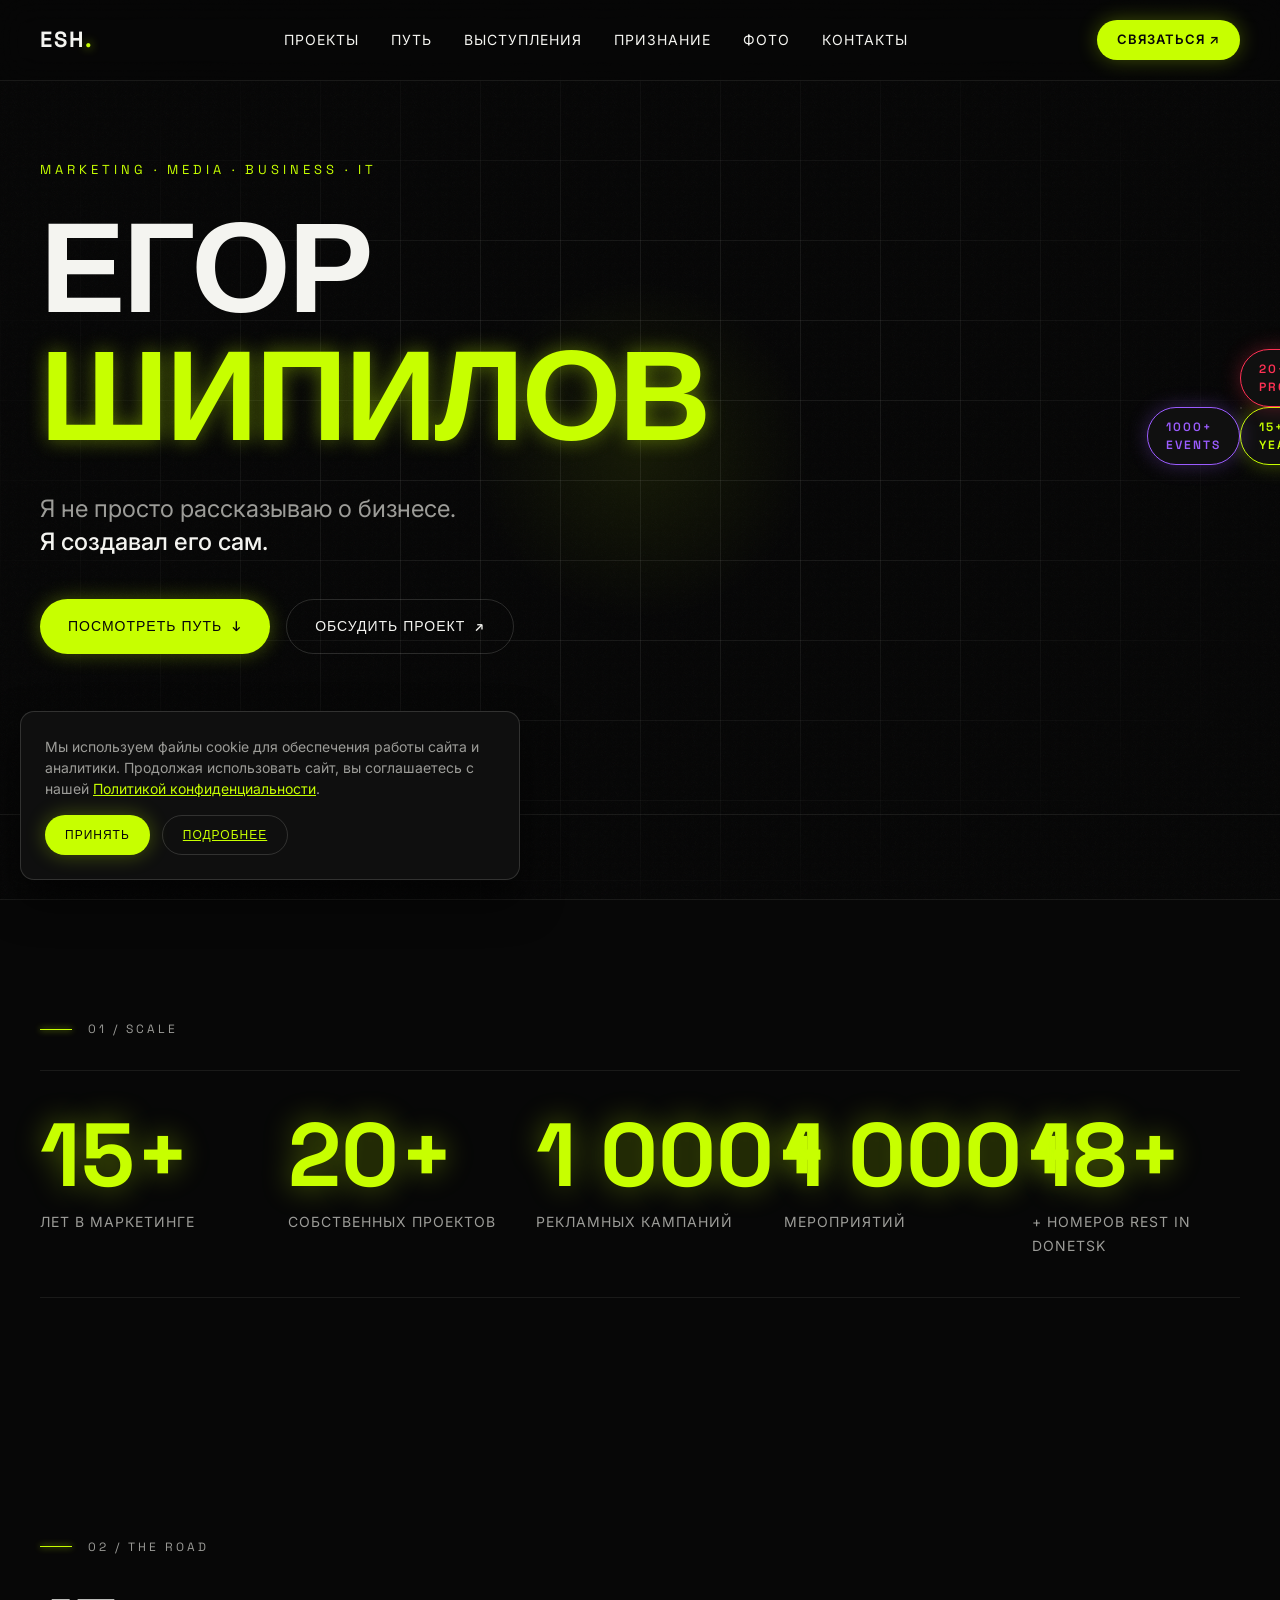
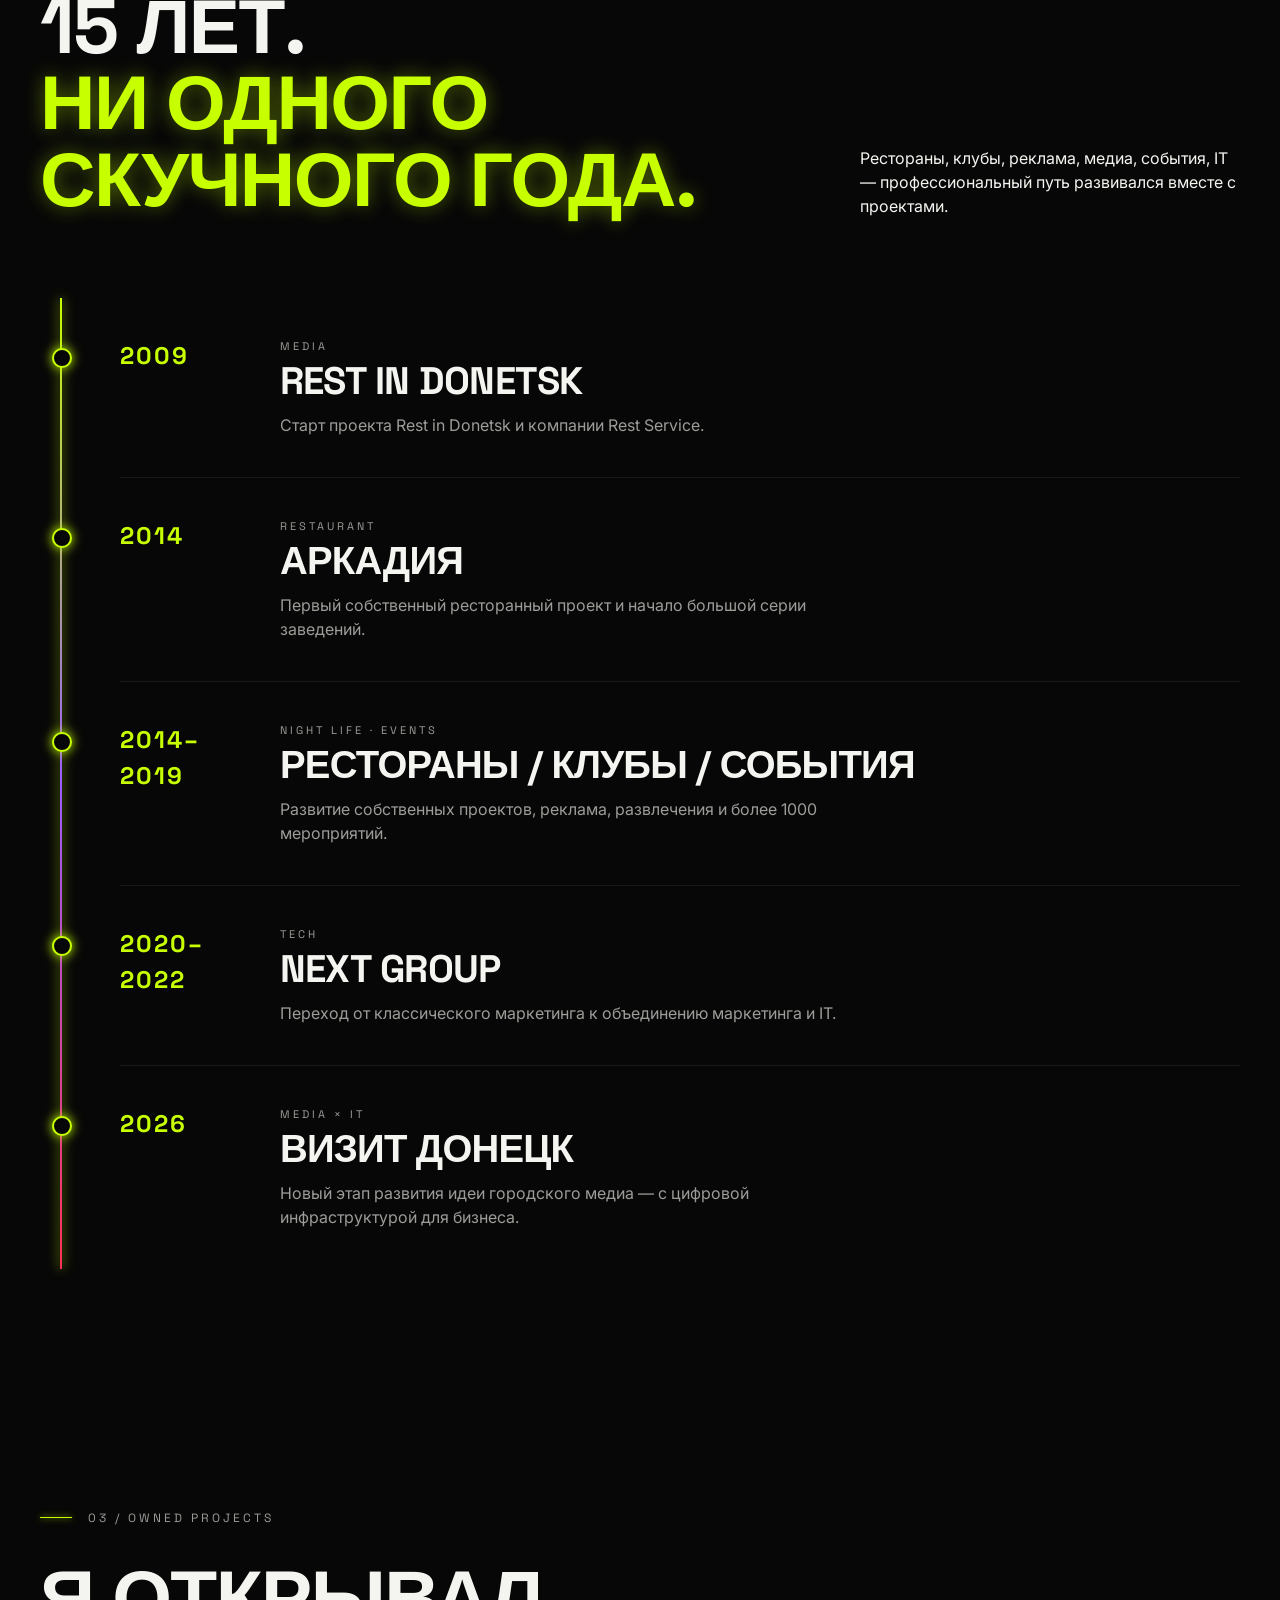
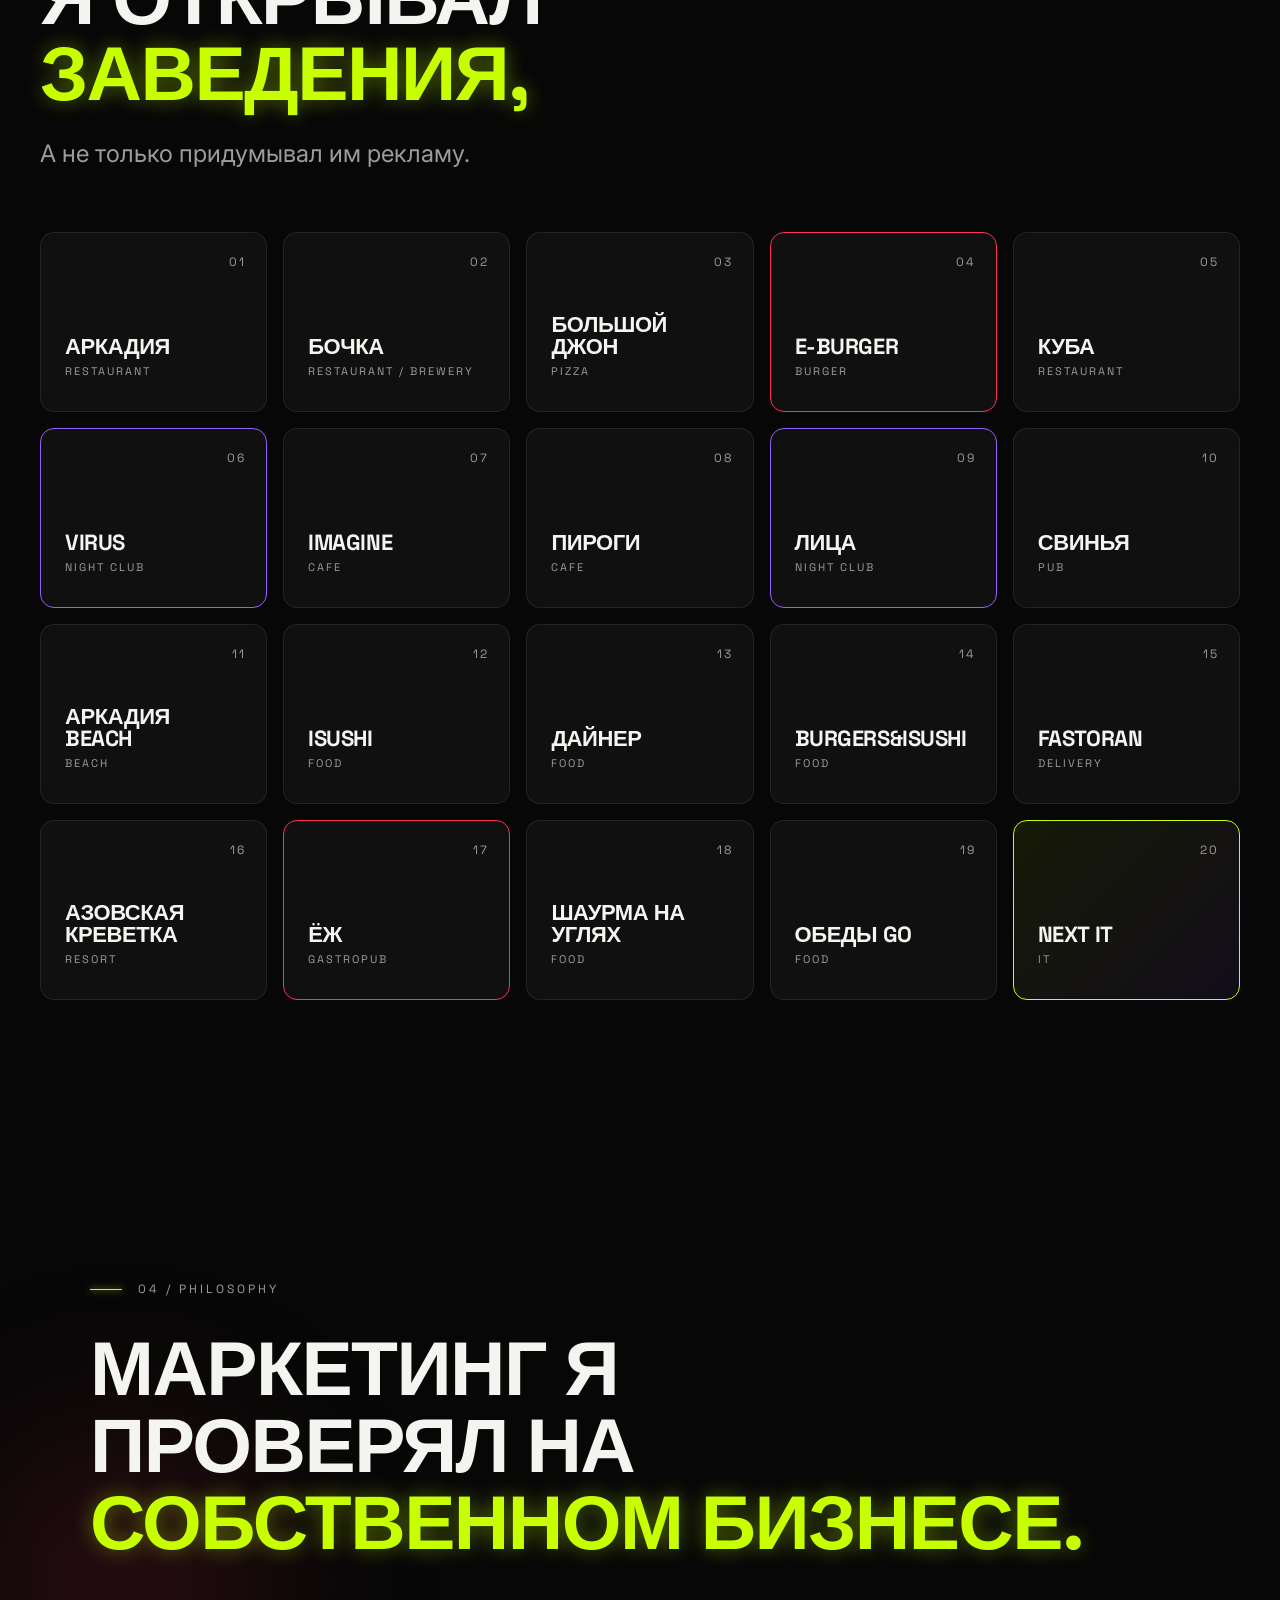
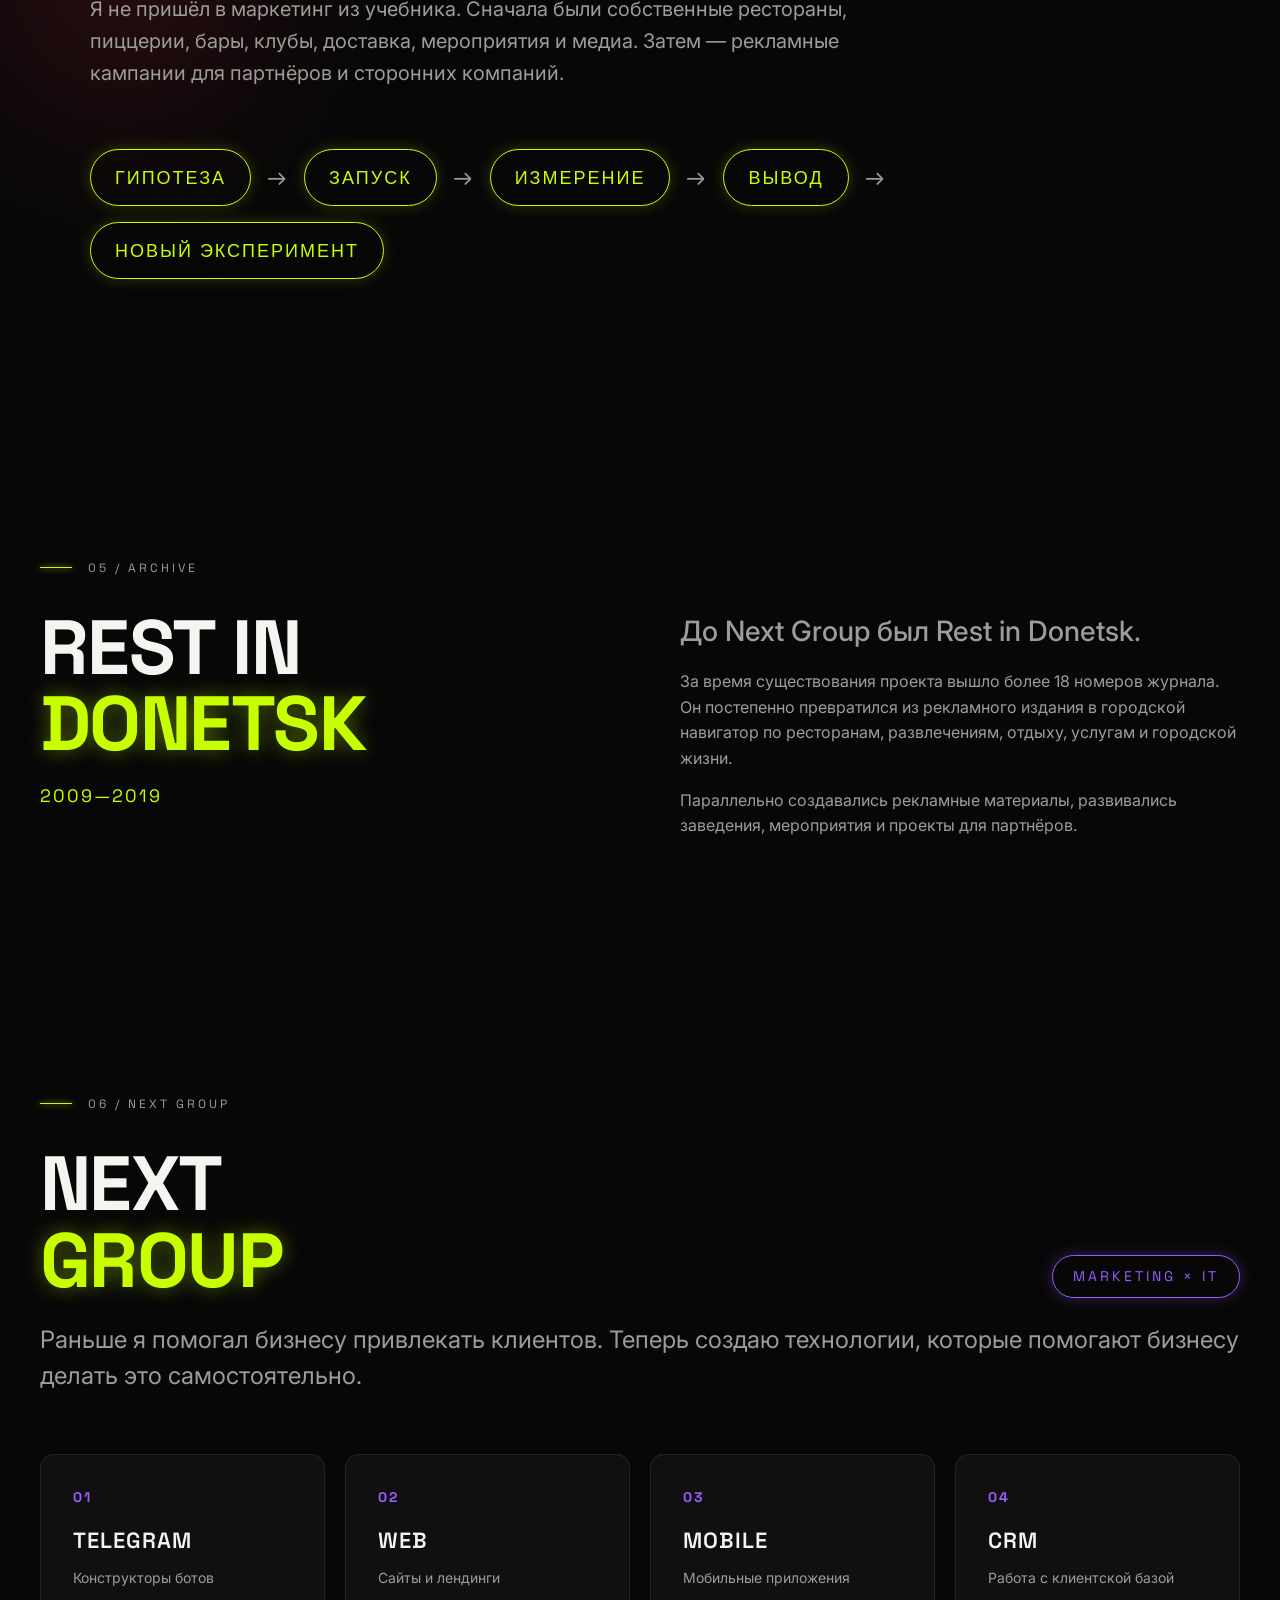
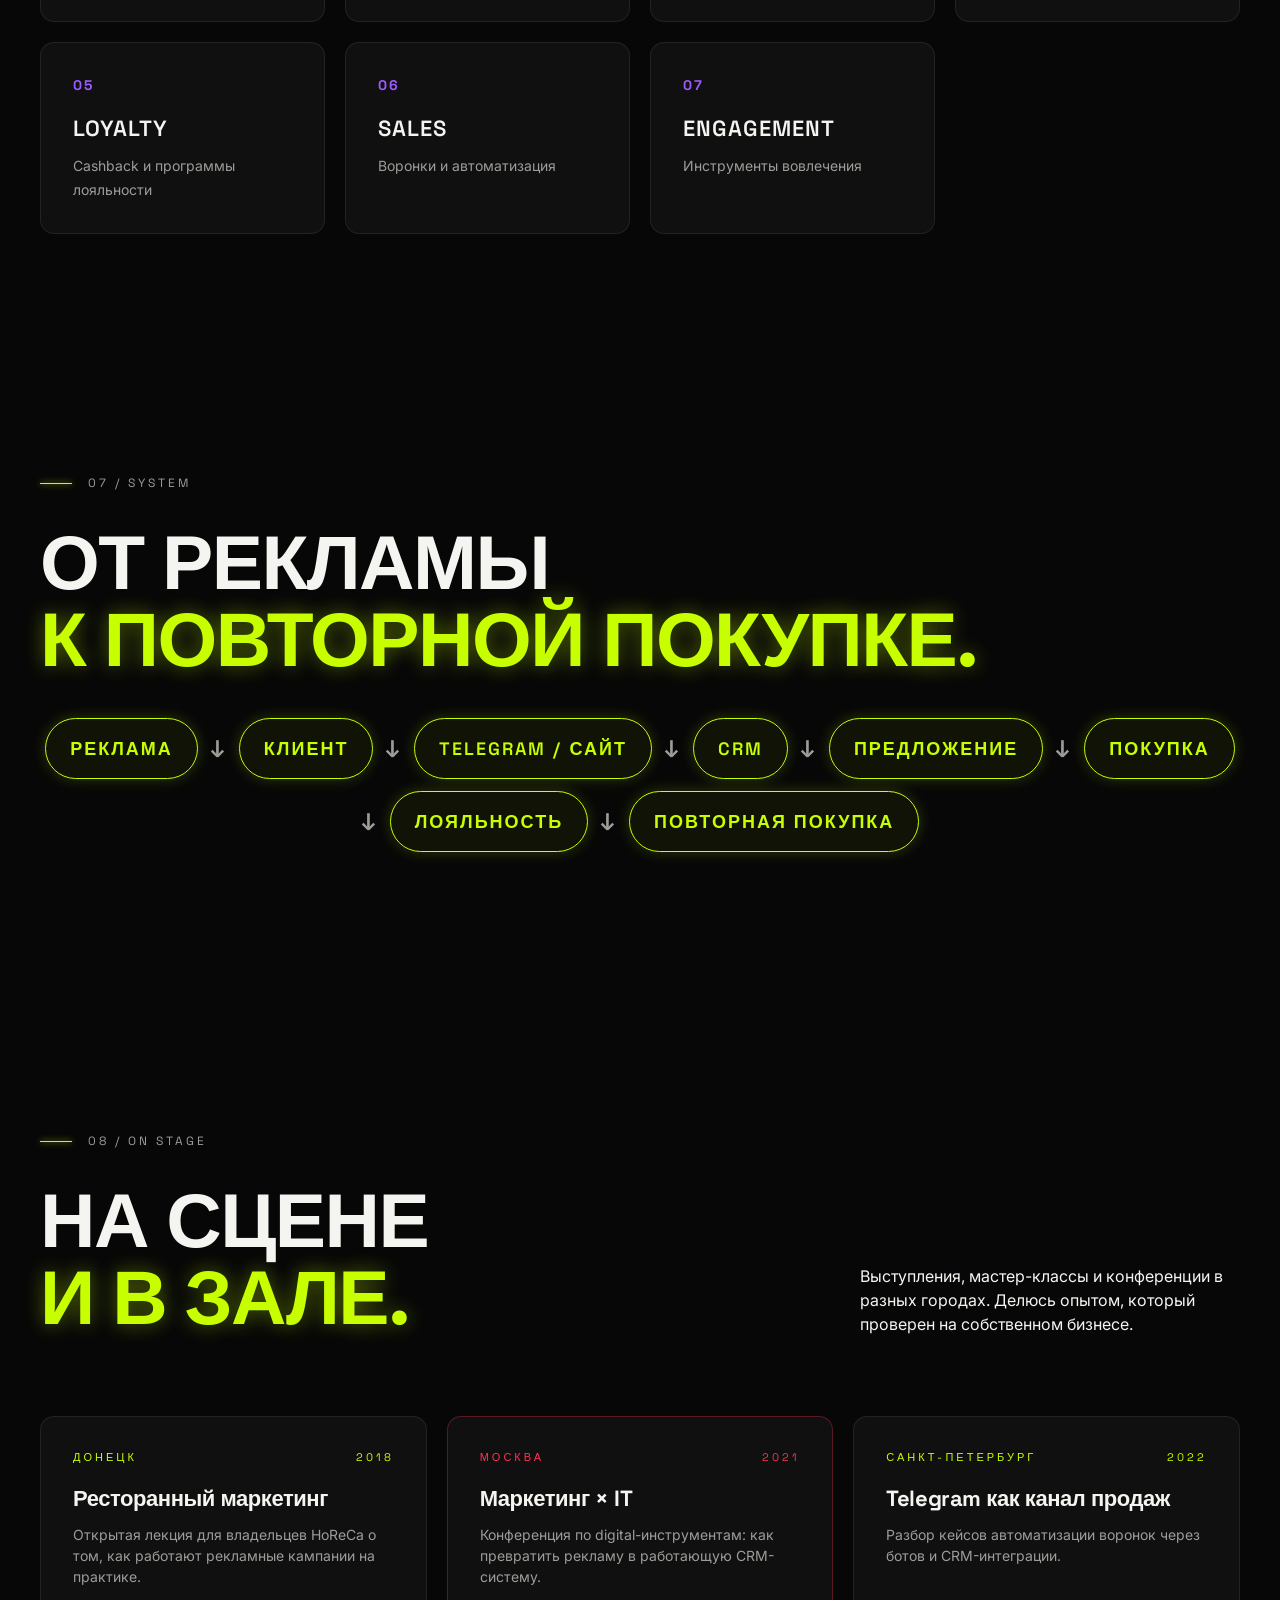
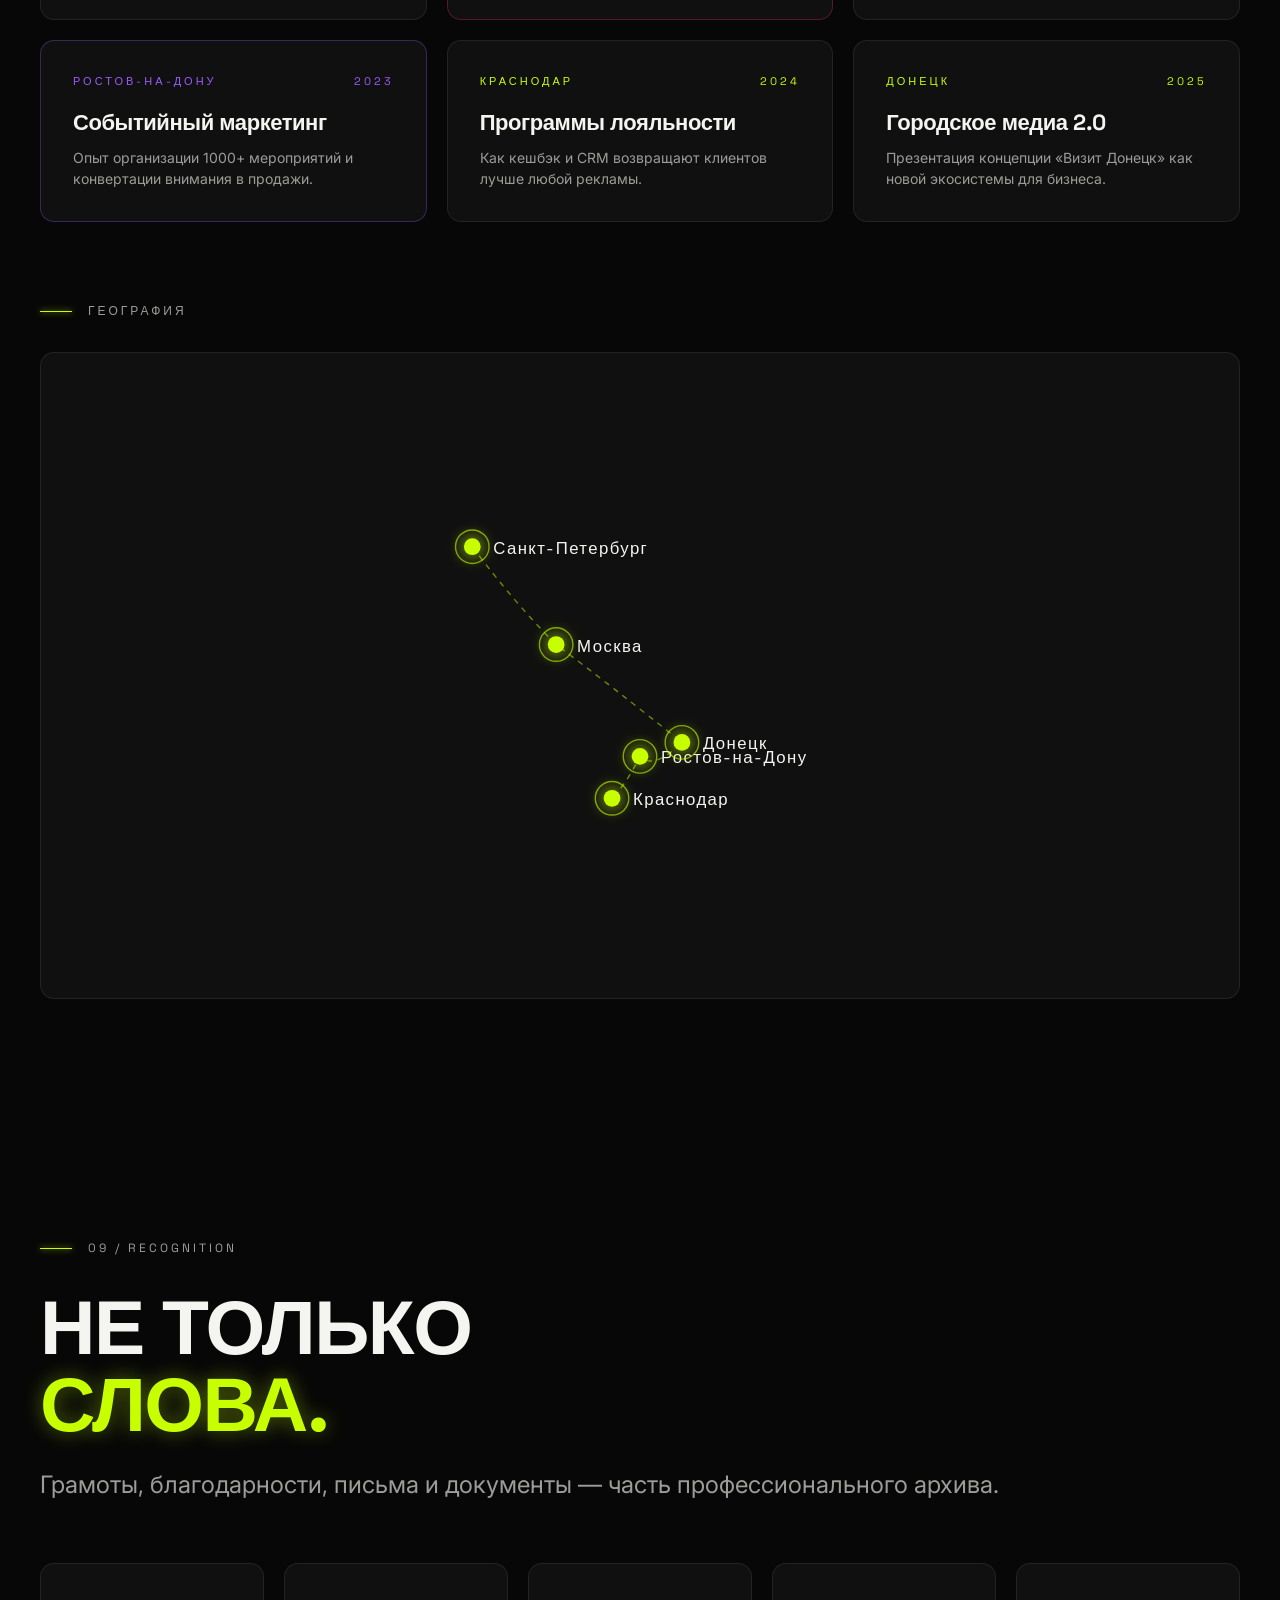
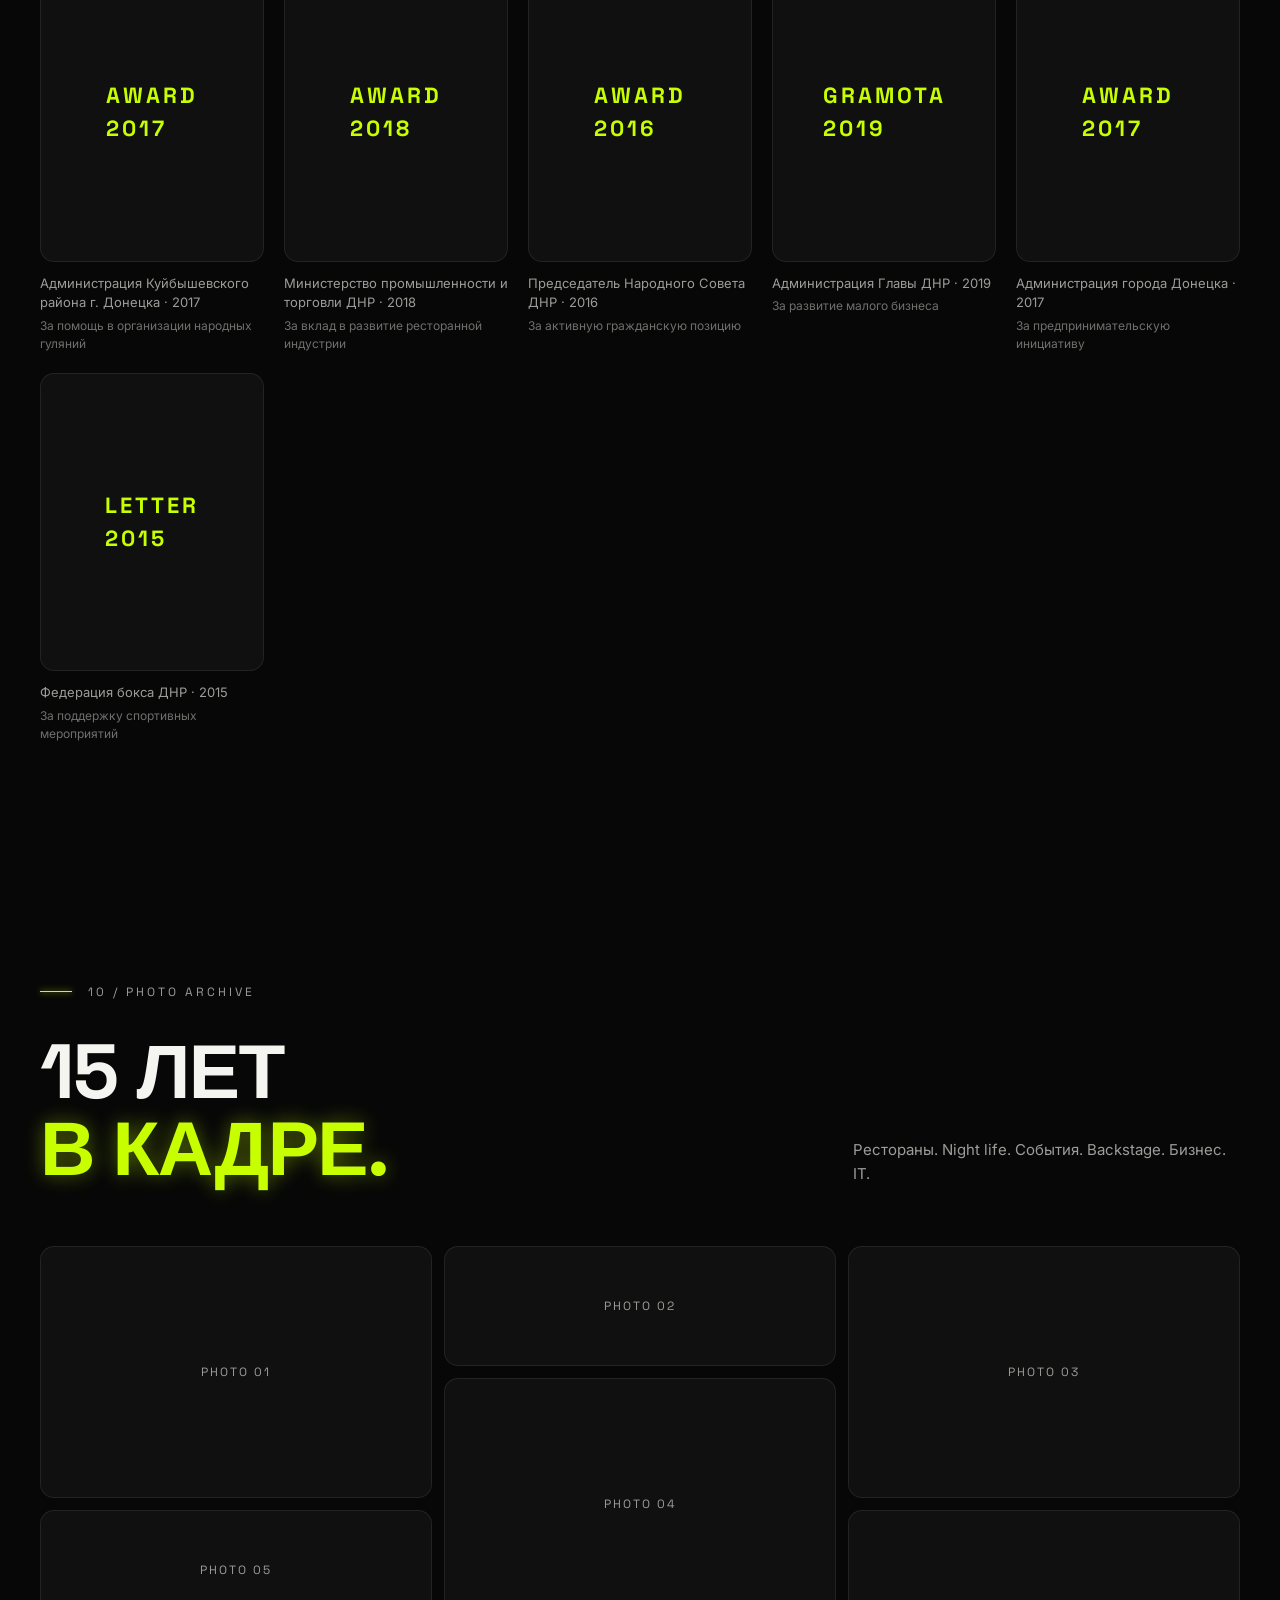
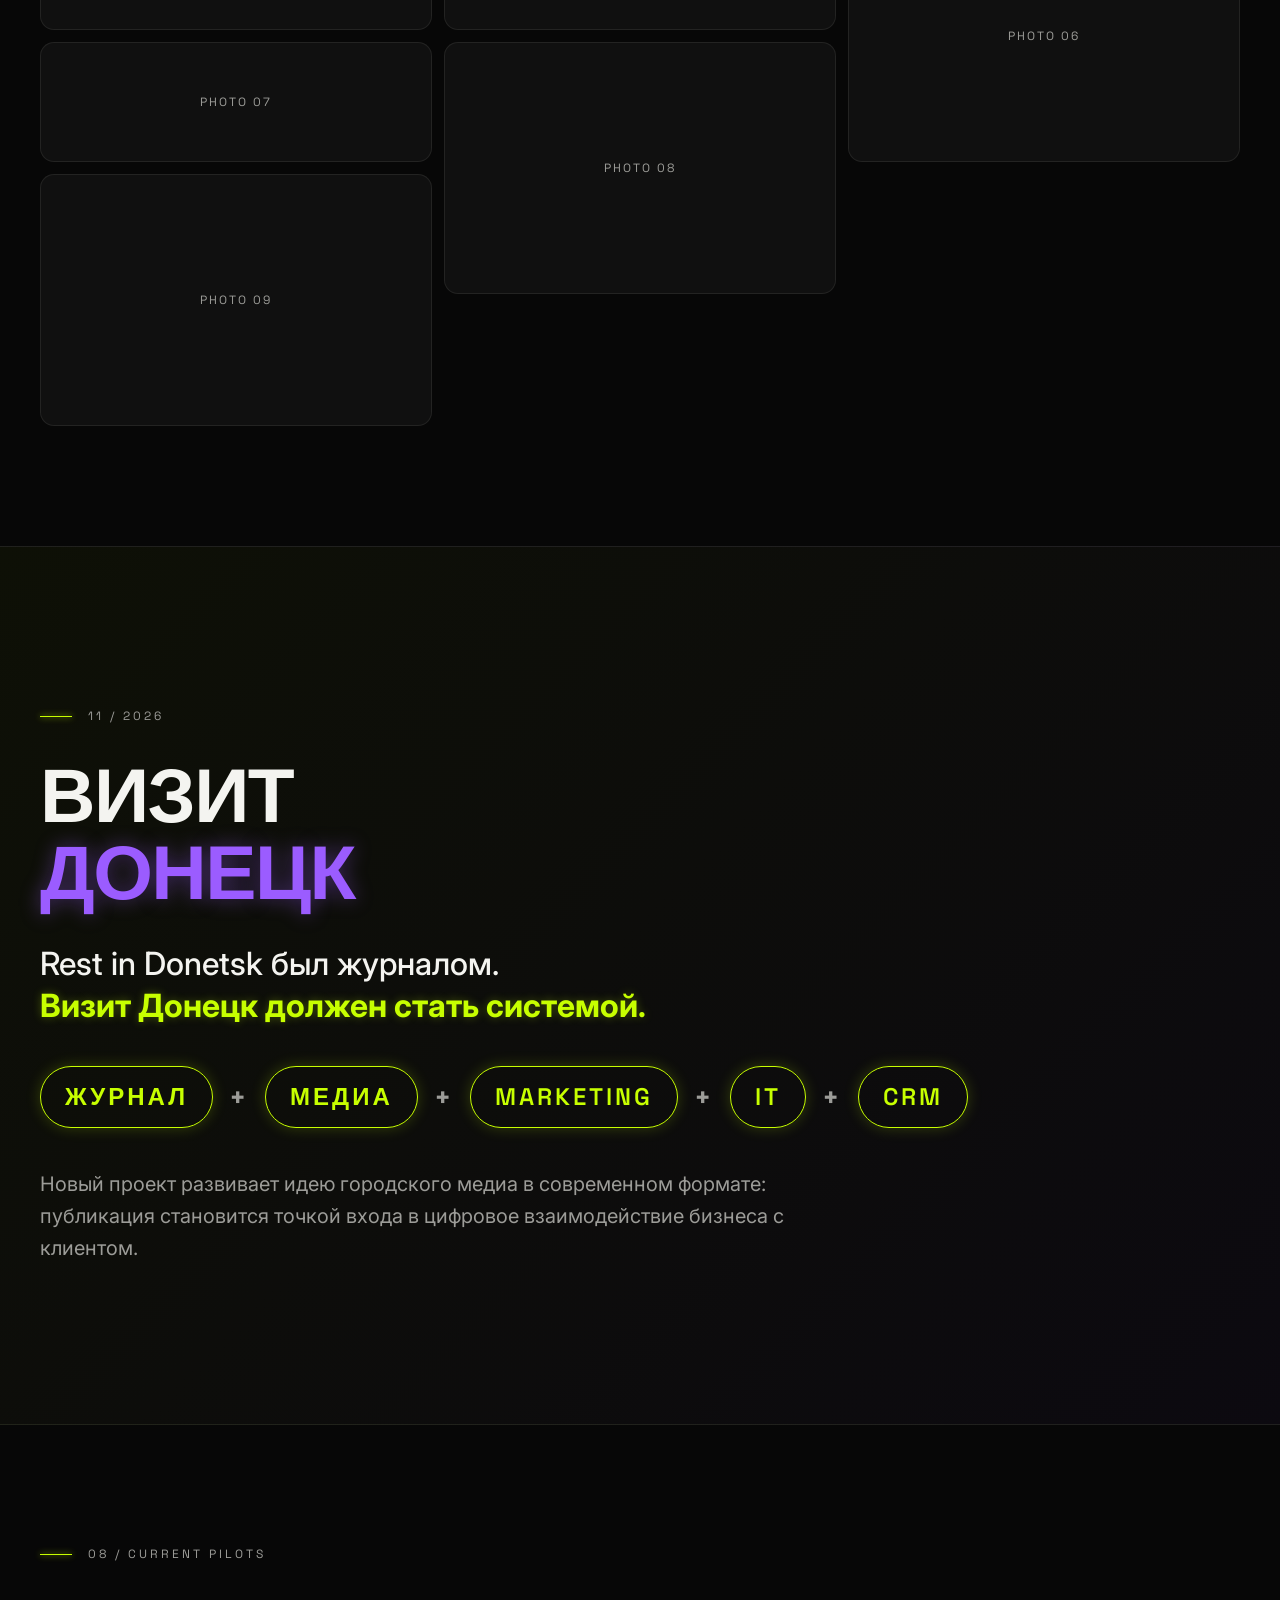
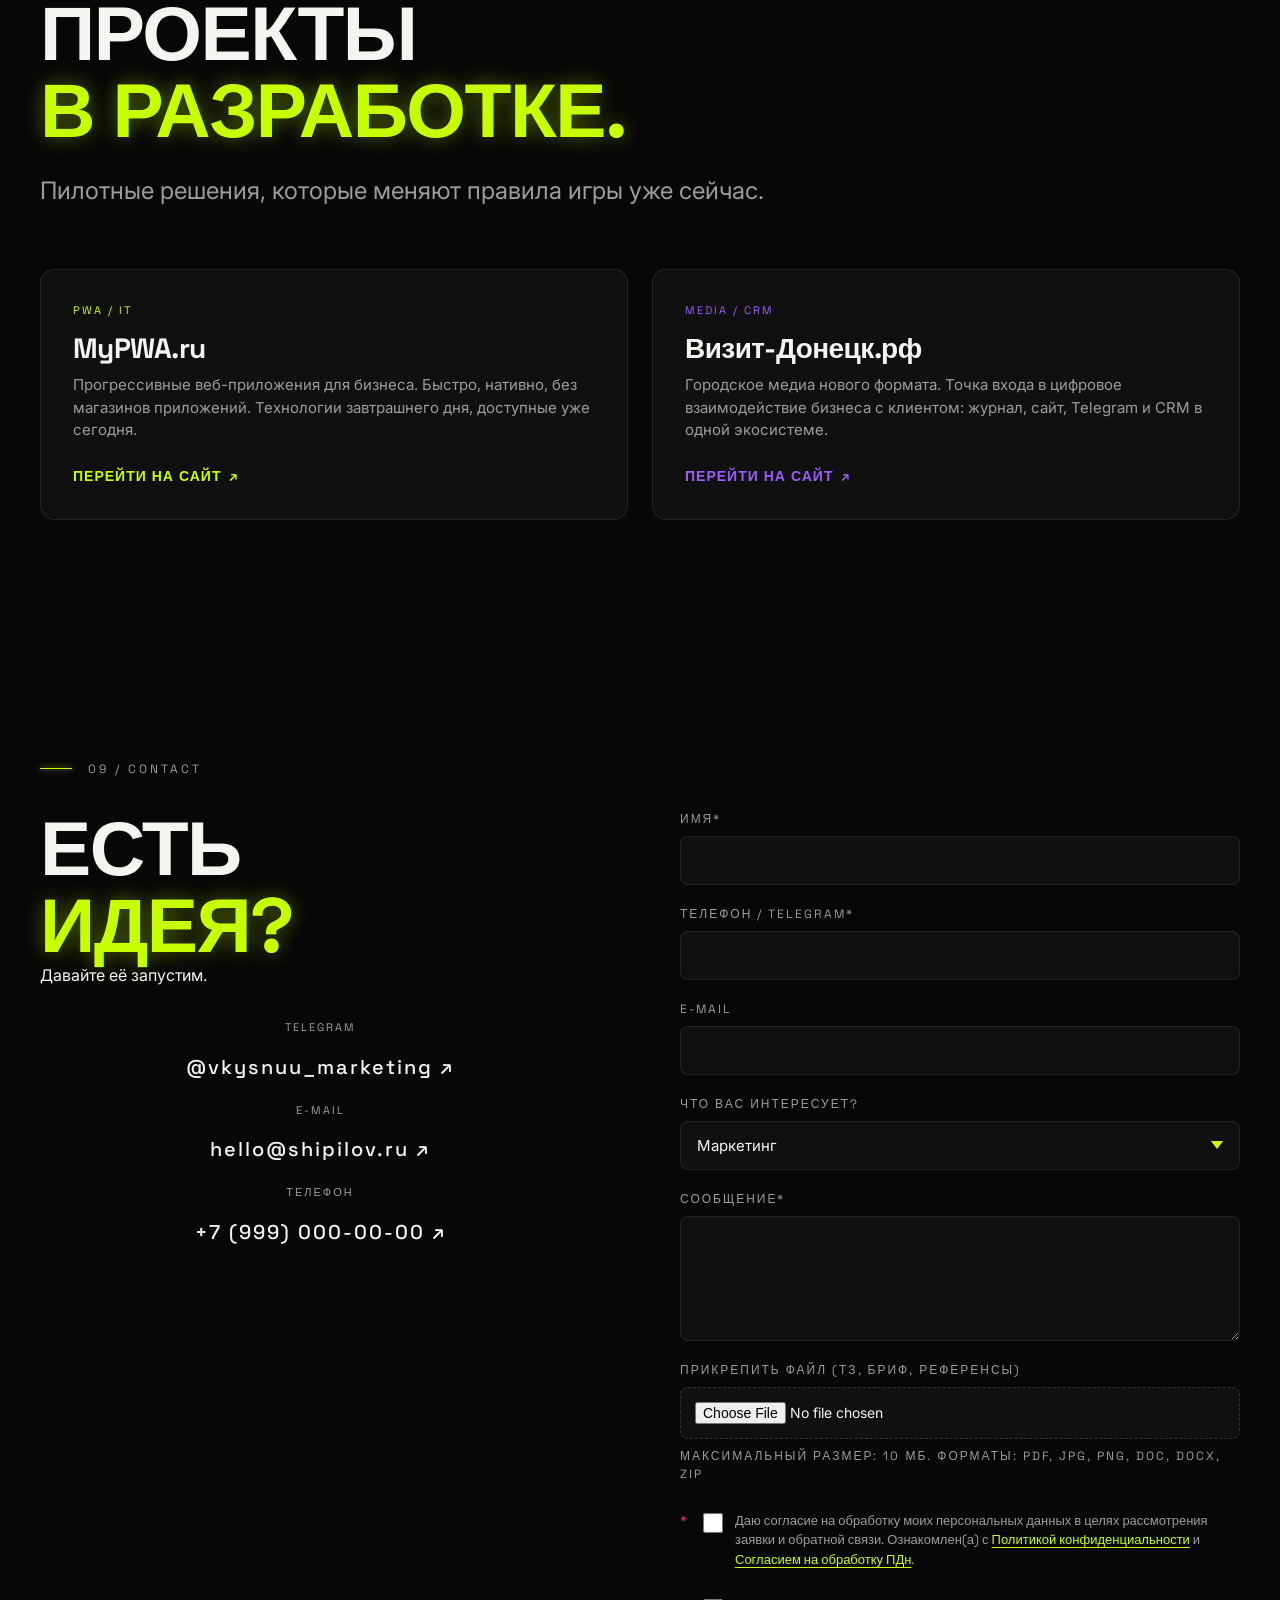
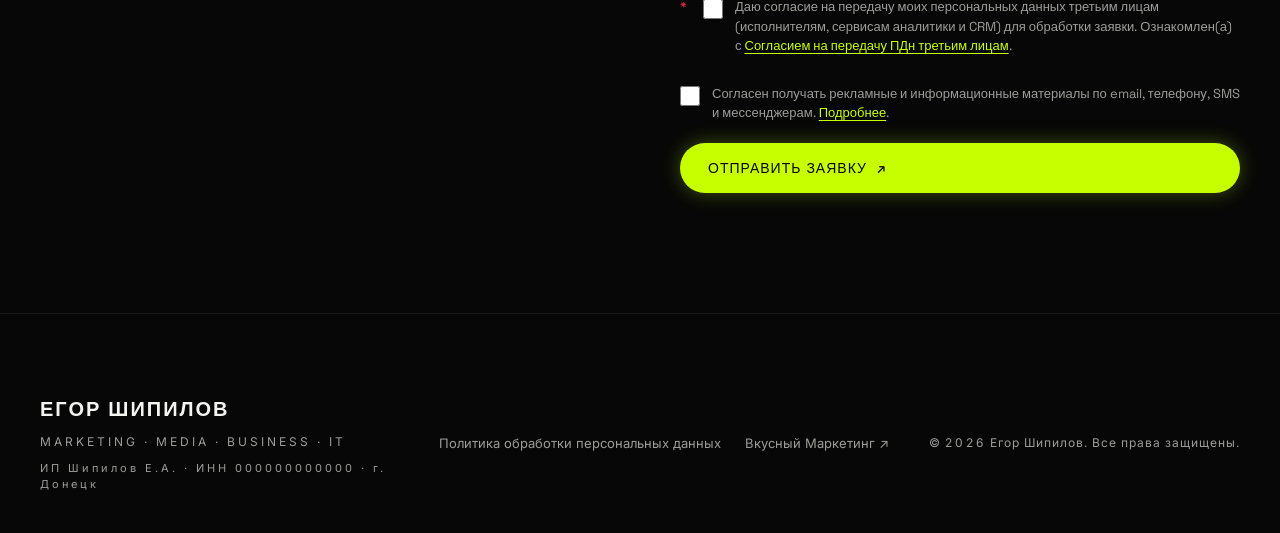
==== index.html @ a95e58b4 "first" ====
<!doctype html>
<html lang="ru">
<head>
  <meta charset="utf-8">
  <meta name="viewport" content="width=device-width, initial-scale=1">
  <title>Егор Шипилов — Marketing / Media / Business / IT</title>
  <meta name="description" content="Егор Шипилов — маркетинг, медиа, бизнес и IT. 15+ лет опыта, собственные проекты, мероприятия, рекламные кампании и цифровые продукты.">
  <meta name="theme-color" content="#070707">
  <link rel="canonical" href="/">

  <meta property="og:type" content="website">
  <meta property="og:title" content="Егор Шипилов — Marketing / Media / Business / IT">
  <meta property="og:description" content="15+ лет в маркетинге. 20+ собственных проектов. 1000+ мероприятий.">
  <meta property="og:image" content="/assets/images/og-cover.jpg">
  <meta name="twitter:card" content="summary_large_image">

  <link rel="preconnect" href="https://fonts.googleapis.com">
  <link rel="preconnect" href="https://fonts.gstatic.com" crossorigin>
  <link href="https://fonts.googleapis.com/css2?family=Space+Grotesk:wght@300;400;500;600;700&family=Inter:wght@300;400;500;600&display=swap" rel="stylesheet">

  <link rel="icon" href="/assets/icons/favicon.svg">
  <link rel="stylesheet" href="style.css">
</head>
<body>
  <div class="noise"></div>
  <div class="grid-overlay"></div>
  <div class="cursor-glow"></div>

  <header class="site-header">
    <a class="logo" href="/">ESH<span>.</span></a>
    <button class="burger" aria-label="Меню" aria-expanded="false">
      <span></span><span></span><span></span>
    </button>
    <nav class="main-nav">
      <a href="#projects">Проекты</a>
      <a href="#timeline">Путь</a>
      <a href="#speaking">Выступления</a>
      <a href="#awards">Признание</a>
      <a href="#gallery">Фото</a>
      <a href="#contact">Контакты</a>
    </nav>
    <a class="header-cta" href="#contact">Связаться <span>↗</span></a>
  </header>

  <main>
    <!-- HERO -->
    <section class="hero section">
      <div class="hero-grid">
        <div class="hero-copy reveal">
          <div class="eyebrow">MARKETING · MEDIA · BUSINESS · IT</div>
          <h1>ЕГОР<br><span>ШИПИЛОВ</span></h1>
          <p class="hero-lead">Я не просто рассказываю о бизнесе.<br><strong>Я создавал его сам.</strong></p>
          <div class="hero-actions">
            <a class="btn btn-primary" href="#timeline">Посмотреть путь <span>↓</span></a>
            <a class="btn btn-ghost" href="#contact">Обсудить проект <span>↗</span></a>
          </div>
        </div>
        <div class="hero-visual reveal">
          <div class="hero-orb"></div>
          <div class="hero-photo-frame">
            <div class="hero-placeholder"><span>ADD<br>PORTRAIT</span></div>
          </div>
          <div class="floating-tag tag-one">15+ YEARS</div>
          <div class="floating-tag tag-two">1000+ EVENTS</div>
          <div class="floating-tag tag-three">20+ PROJECTS</div>
        </div>
      </div>
      <div class="marquee" aria-hidden="true">
        <div>MARKETING / RESTAURANTS / MEDIA / NIGHT LIFE / EVENTS / IT / MARKETING / RESTAURANTS / MEDIA / NIGHT LIFE / EVENTS / IT / </div>
      </div>
    </section>

    <!-- STATS -->
    <section class="stats section">
      <div class="section-kicker">01 / SCALE</div>
      <div class="stats-grid">
        <div class="stat"><b data-count="15">0</b><span>лет в маркетинге</span></div>
        <div class="stat"><b data-count="20">0</b><span>собственных проектов</span></div>
        <div class="stat"><b data-count="1000">0</b><span>рекламных кампаний</span></div>
        <div class="stat"><b data-count="1000">0</b><span>мероприятий</span></div>
        <div class="stat"><b data-count="18">0</b><span>+ номеров Rest in Donetsk</span></div>
      </div>
    </section>

    <!-- TIMELINE -->
    <section id="timeline" class="timeline section">
      <div class="section-kicker">02 / THE ROAD</div>
      <div class="section-title-row">
        <h2>15 ЛЕТ.<br><em>НИ ОДНОГО<br>СКУЧНОГО ГОДА.</em></h2>
        <p>Рестораны, клубы, реклама, медиа, события, IT — профессиональный путь развивался вместе с проектами.</p>
      </div>
      <div class="road">
        <article class="road-item"><span class="year">2009</span><div><small>MEDIA</small><h3>REST IN DONETSK</h3><p>Старт проекта Rest in Donetsk и компании Rest Service.</p></div></article>
        <article class="road-item"><span class="year">2014</span><div><small>RESTAURANT</small><h3>АРКАДИЯ</h3><p>Первый собственный ресторанный проект и начало большой серии заведений.</p></div></article>
        <article class="road-item"><span class="year">2014–2019</span><div><small>NIGHT LIFE · EVENTS</small><h3>РЕСТОРАНЫ / КЛУБЫ / СОБЫТИЯ</h3><p>Развитие собственных проектов, реклама, развлечения и более 1000 мероприятий.</p></div></article>
        <article class="road-item"><span class="year">2020–2022</span><div><small>TECH</small><h3>NEXT GROUP</h3><p>Переход от классического маркетинга к объединению маркетинга и IT.</p></div></article>
        <article class="road-item"><span class="year">2026</span><div><small>MEDIA × IT</small><h3>ВИЗИТ ДОНЕЦК</h3><p>Новый этап развития идеи городского медиа — с цифровой инфраструктурой для бизнеса.</p></div></article>
      </div>
    </section>

    <!-- PROJECTS -->
    <section id="projects" class="projects section">
      <div class="section-kicker">03 / OWNED PROJECTS</div>
      <h2>Я ОТКРЫВАЛ<br><em>ЗАВЕДЕНИЯ,</em></h2>
      <p class="section-intro">А не только придумывал им рекламу.</p>
      <div class="project-grid">
        <article class="project-card" data-title="АРКАДИЯ" data-type="RESTAURANT" data-year="2014"><span class="num">01</span><h3>АРКАДИЯ</h3><small>RESTAURANT</small></article>
        <article class="project-card" data-title="БОЧКА" data-type="RESTAURANT / BREWERY" data-year="2015"><span class="num">02</span><h3>БОЧКА</h3><small>RESTAURANT / BREWERY</small></article>
        <article class="project-card" data-title="БОЛЬШОЙ ДЖОН" data-type="PIZZA" data-year="2016"><span class="num">03</span><h3>БОЛЬШОЙ ДЖОН</h3><small>PIZZA</small></article>
        <article class="project-card accent" data-title="E-BURGER" data-type="BURGER" data-year="2017"><span class="num">04</span><h3>E-BURGER</h3><small>BURGER</small></article>
        <article class="project-card" data-title="КУБА" data-type="RESTAURANT" data-year="2017"><span class="num">05</span><h3>КУБА</h3><small>RESTAURANT</small></article>
        <article class="project-card neon" data-title="VIRUS" data-type="NIGHT CLUB" data-year="2015"><span class="num">06</span><h3>VIRUS</h3><small>NIGHT CLUB</small></article>
        <article class="project-card" data-title="IMAGINE" data-type="CAFE" data-year="2016"><span class="num">07</span><h3>IMAGINE</h3><small>CAFE</small></article>
        <article class="project-card" data-title="ПИРОГИ" data-type="CAFE" data-year="2018"><span class="num">08</span><h3>ПИРОГИ</h3><small>CAFE</small></article>
        <article class="project-card neon" data-title="ЛИЦА" data-type="NIGHT CLUB" data-year="2018"><span class="num">09</span><h3>ЛИЦА</h3><small>NIGHT CLUB</small></article>
        <article class="project-card" data-title="СВИНЬЯ" data-type="PUB" data-year="2017"><span class="num">10</span><h3>СВИНЬЯ</h3><small>PUB</small></article>
        <article class="project-card" data-title="АРКАДИЯ BEACH" data-type="BEACH" data-year="2019"><span class="num">11</span><h3>АРКАДИЯ BEACH</h3><small>BEACH</small></article>
        <article class="project-card" data-title="ISUSHI" data-type="FOOD" data-year="2015"><span class="num">12</span><h3>ISUSHI</h3><small>FOOD</small></article>
        <article class="project-card" data-title="ДАЙНЕР" data-type="FOOD" data-year="2016"><span class="num">13</span><h3>ДАЙНЕР</h3><small>FOOD</small></article>
        <article class="project-card" data-title="BURGERS&ISUSHI" data-type="FOOD" data-year="2017"><span class="num">14</span><h3>BURGERS&amp;ISUSHI</h3><small>FOOD</small></article>
        <article class="project-card" data-title="FASTORAN" data-type="DELIVERY" data-year="2018"><span class="num">15</span><h3>FASTORAN</h3><small>DELIVERY</small></article>
        <article class="project-card" data-title="АЗОВСКАЯ КРЕВЕТКА" data-type="RESORT" data-year="2019"><span class="num">16</span><h3>АЗОВСКАЯ КРЕВЕТКА</h3><small>RESORT</small></article>
        <article class="project-card accent" data-title="ЁЖ" data-type="GASTROPUB" data-year="2021"><span class="num">17</span><h3>ЁЖ</h3><small>GASTROPUB</small></article>
        <article class="project-card" data-title="ШАУРМА НА УГЛЯХ" data-type="FOOD" data-year="2022"><span class="num">18</span><h3>ШАУРМА НА УГЛЯХ</h3><small>FOOD</small></article>
        <article class="project-card" data-title="ОБЕДЫ GO" data-type="FOOD" data-year="2023"><span class="num">19</span><h3>ОБЕДЫ GO</h3><small>FOOD</small></article>
        <article class="project-card tech" data-title="NEXT IT" data-type="IT" data-year="2020–2022"><span class="num">20</span><h3>NEXT IT</h3><small>IT</small></article>
      </div>
    </section>

    <!-- MANIFESTO -->
    <section class="manifesto section">
      <div class="manifesto-inner">
        <div class="section-kicker">04 / PHILOSOPHY</div>
        <h2>МАРКЕТИНГ Я<br>ПРОВЕРЯЛ НА<br><em>СОБСТВЕННОМ БИЗНЕСЕ.</em></h2>
        <p>Я не пришёл в маркетинг из учебника. Сначала были собственные рестораны, пиццерии, бары, клубы, доставка, мероприятия и медиа. Затем — рекламные кампании для партнёров и сторонних компаний.</p>
        <div class="formula"><span>ГИПОТЕЗА</span><i>→</i><span>ЗАПУСК</span><i>→</i><span>ИЗМЕРЕНИЕ</span><i>→</i><span>ВЫВОД</span><i>→</i><span>НОВЫЙ ЭКСПЕРИМЕНТ</span></div>
      </div>
    </section>

    <!-- REST IN DONETSK -->
    <section class="rest section">
      <div class="section-kicker">05 / ARCHIVE</div>
      <div class="split">
        <div><h2>REST IN<br><em>DONETSK</em></h2><div class="year">2009—2019</div></div>
        <div class="copy">
          <p class="big-copy">До Next Group был Rest in Donetsk.</p>
          <p>За время существования проекта вышло более 18 номеров журнала. Он постепенно превратился из рекламного издания в городской навигатор по ресторанам, развлечениям, отдыху, услугам и городской жизни.</p>
          <p>Параллельно создавались рекламные материалы, развивались заведения, мероприятия и проекты для партнёров.</p>
        </div>
      </div>
    </section>

    <!-- NEXT GROUP -->
    <section class="next section">
      <div class="section-kicker">06 / NEXT GROUP</div>
      <div class="next-head"><h2>NEXT<br><em>GROUP</em></h2><span>MARKETING × IT</span></div>
      <p class="section-intro">Раньше я помогал бизнесу привлекать клиентов. Теперь создаю технологии, которые помогают бизнесу делать это самостоятельно.</p>
      <div class="stack-grid">
        <div><b>01</b><strong>TELEGRAM</strong><span>Конструкторы ботов</span></div>
        <div><b>02</b><strong>WEB</strong><span>Сайты и лендинги</span></div>
        <div><b>03</b><strong>MOBILE</strong><span>Мобильные приложения</span></div>
        <div><b>04</b><strong>CRM</strong><span>Работа с клиентской базой</span></div>
        <div><b>05</b><strong>LOYALTY</strong><span>Cashback и программы лояльности</span></div>
        <div><b>06</b><strong>SALES</strong><span>Воронки и автоматизация</span></div>
        <div><b>07</b><strong>ENGAGEMENT</strong><span>Инструменты вовлечения</span></div>
      </div>
    </section>

    <!-- FUNNEL -->
    <section class="funnel section">
      <div class="section-kicker">07 / SYSTEM</div>
      <h2>ОТ РЕКЛАМЫ<br><em>К ПОВТОРНОЙ ПОКУПКЕ.</em></h2>
      <div class="funnel-flow">
        <span>РЕКЛАМА</span><i>↓</i><span>КЛИЕНТ</span><i>↓</i><span>TELEGRAM / САЙТ</span><i>↓</i><span>CRM</span><i>↓</i><span>ПРЕДЛОЖЕНИЕ</span><i>↓</i><span>ПОКУПКА</span><i>↓</i><span>ЛОЯЛЬНОСТЬ</span><i>↓</i><span>ПОВТОРНАЯ ПОКУПКА</span>
      </div>
    </section>

    <!-- SPEAKING (новая секция) -->
    <section id="speaking" class="speaking section">
      <div class="section-kicker">08 / ON STAGE</div>
      <div class="section-title-row">
        <h2>НА СЦЕНЕ<br><em>И В ЗАЛЕ.</em></h2>
        <p>Выступления, мастер-классы и конференции в разных городах. Делюсь опытом, который проверен на собственном бизнесе.</p>
      </div>
      <div class="speaking-grid">
        <article class="speak-card"><div class="speak-meta"><span class="city">ДОНЕЦК</span><span class="yr">2018</span></div><h3>Ресторанный маркетинг</h3><p>Открытая лекция для владельцев HoReCa о том, как работают рекламные кампании на практике.</p></article>
        <article class="speak-card accent"><div class="speak-meta"><span class="city">МОСКВА</span><span class="yr">2021</span></div><h3>Маркетинг × IT</h3><p>Конференция по digital-инструментам: как превратить рекламу в работающую CRM-систему.</p></article>
        <article class="speak-card"><div class="speak-meta"><span class="city">САНКТ-ПЕТЕРБУРГ</span><span class="yr">2022</span></div><h3>Telegram как канал продаж</h3><p>Разбор кейсов автоматизации воронок через ботов и CRM-интеграции.</p></article>
        <article class="speak-card neon"><div class="speak-meta"><span class="city">РОСТОВ-НА-ДОНУ</span><span class="yr">2023</span></div><h3>Событийный маркетинг</h3><p>Опыт организации 1000+ мероприятий и конвертации внимания в продажи.</p></article>
        <article class="speak-card"><div class="speak-meta"><span class="city">КРАСНОДАР</span><span class="yr">2024</span></div><h3>Программы лояльности</h3><p>Как кешбэк и CRM возвращают клиентов лучше любой рекламы.</p></article>
        <article class="speak-card"><div class="speak-meta"><span class="city">ДОНЕЦК</span><span class="yr">2025</span></div><h3>Городское медиа 2.0</h3><p>Презентация концепции «Визит Донецк» как новой экосистемы для бизнеса.</p></article>
      </div>

      <div class="map-wrap">
        <div class="section-kicker">ГЕОГРАФИЯ</div>
        <div class="city-map">
          <svg viewBox="0 0 800 400" class="map-svg">
            <g class="cities">
              <g class="city-point"><circle cx="340" cy="180" r="6"/><circle cx="340" cy="180" r="12" class="pulse"/><text x="355" y="185">Москва</text></g>
              <g class="city-point"><circle cx="280" cy="110" r="6"/><circle cx="280" cy="110" r="12" class="pulse"/><text x="295" y="115">Санкт-Петербург</text></g>
              <g class="city-point"><circle cx="400" cy="260" r="6"/><circle cx="400" cy="260" r="12" class="pulse"/><text x="415" y="265">Ростов-на-Дону</text></g>
              <g class="city-point"><circle cx="380" cy="290" r="6"/><circle cx="380" cy="290" r="12" class="pulse"/><text x="395" y="295">Краснодар</text></g>
              <g class="city-point"><circle cx="430" cy="250" r="6"/><circle cx="430" cy="250" r="12" class="pulse"/><text x="445" y="255">Донецк</text></g>
            </g>
            <path class="map-line" d="M280,110 Q310,150 340,180 Q380,210 430,250 Q410,270 400,260 Q390,280 380,290" fill="none"/>
          </svg>
        </div>
      </div>
    </section>

    <!-- AWARDS -->
    <section id="awards" class="awards section">
      <div class="section-kicker">09 / RECOGNITION</div>
      <h2>НЕ ТОЛЬКО<br><em>СЛОВА.</em></h2>
      <p class="section-intro">Грамоты, благодарности, письма и документы — часть профессионального архива.</p>
      <div class="award-grid">
        <figure><div class="award-placeholder">AWARD<br>2017</div><figcaption>Администрация Куйбышевского района г. Донецка · 2017<br><small>За помощь в организации народных гуляний</small></figcaption></figure>
        <figure><div class="award-placeholder">AWARD<br>2018</div><figcaption>Министерство промышленности и торговли ДНР · 2018<br><small>За вклад в развитие ресторанной индустрии</small></figcaption></figure>
        <figure><div class="award-placeholder">AWARD<br>2016</div><figcaption>Председатель Народного Совета ДНР · 2016<br><small>За активную гражданскую позицию</small></figcaption></figure>
        <figure><div class="award-placeholder">GRAMOTA<br>2019</div><figcaption>Администрация Главы ДНР · 2019<br><small>За развитие малого бизнеса</small></figcaption></figure>
        <figure><div class="award-placeholder">AWARD<br>2017</div><figcaption>Администрация города Донецка · 2017<br><small>За предпринимательскую инициативу</small></figcaption></figure>
        <figure><div class="award-placeholder">LETTER<br>2015</div><figcaption>Федерация бокса ДНР · 2015<br><small>За поддержку спортивных мероприятий</small></figcaption></figure>
      </div>

    </section>

    <!-- GALLERY -->
    <section id="gallery" class="gallery section">
      <div class="section-kicker">10 / PHOTO ARCHIVE</div>
      <div class="gallery-head"><h2>15 ЛЕТ<br><em>В КАДРЕ.</em></h2><p>Рестораны. Night life. События. Backstage. Бизнес. IT.</p></div>
      <div class="gallery-grid">
        <div class="photo ph-1">PHOTO 01</div><div class="photo ph-2">PHOTO 02</div><div class="photo ph-3">PHOTO 03</div>
        <div class="photo ph-4">PHOTO 04</div><div class="photo ph-5">PHOTO 05</div><div class="photo ph-6">PHOTO 06</div>
        <div class="photo ph-7">PHOTO 07</div><div class="photo ph-8">PHOTO 08</div><div class="photo ph-9">PHOTO 09</div>
      </div>
    </section>

    <!-- VISIT DONETSK -->
    <section class="visit section">
      <div class="section-kicker">11 / 2026</div>
      <h2>ВИЗИТ<br><em>ДОНЕЦК</em></h2>
      <p class="big-copy">Rest in Donetsk был журналом.<br><strong>Визит Донецк должен стать системой.</strong></p>
      <div class="visit-system"><span>ЖУРНАЛ</span><b>+</b><span>МЕДИА</span><b>+</b><span>MARKETING</span><b>+</b><span>IT</span><b>+</b><span>CRM</span></div>
      <p class="visit-text">Новый проект развивает идею городского медиа в современном формате: публикация становится точкой входа в цифровое взаимодействие бизнеса с клиентом.</p>
    </section>

    <!-- ===================== PILOTS (НОВАЯ СЕКЦИЯ) ===================== -->
    <section class="pilots section">
      <div class="section-kicker">08 / CURRENT PILOTS</div>
      <h2>ПРОЕКТЫ<br><em>В РАЗРАБОТКЕ.</em></h2>
      <p class="section-intro">Пилотные решения, которые меняют правила игры уже сейчас.</p>
      <div class="pilots-grid">
        <a href="https://mypwa.ru" target="_blank" rel="noopener" class="pilot-card neon-glow">
          <span class="pilot-tag">PWA / IT</span>
          <h3>MyPWA.ru</h3>
          <p>Прогрессивные веб-приложения для бизнеса. Быстро, нативно, без магазинов приложений. Технологии завтрашнего дня, доступные уже сегодня.</p>
          <span class="pilot-link">Перейти на сайт <span>↗</span></span>
        </a>
        <a href="https://визит-донецк.рф" target="_blank" rel="noopener" class="pilot-card accent-glow">
          <span class="pilot-tag">MEDIA / CRM</span>
          <h3>Визит-Донецк.рф</h3>
          <p>Городское медиа нового формата. Точка входа в цифровое взаимодействие бизнеса с клиентом: журнал, сайт, Telegram и CRM в одной экосистеме.</p>
          <span class="pilot-link">Перейти на сайт <span>↗</span></span>
        </a>
      </div>
    </section>

    <!-- ===================== CONTACT ===================== -->
    <section id="contact" class="contact section">
      <div class="section-kicker">09 / CONTACT</div>
      <div class="contact-grid">
        <div>
          <h2>ЕСТЬ<br><em>ИДЕЯ?</em></h2>
          <p>Давайте её запустим.</p>
          <div class="contact-links">
            <a href="https://t.me/vkysnuu_marketing" target="_blank" rel="noopener" class="contact-item">
              <span class="contact-label">Telegram</span>
              <span class="contact-value">@vkysnuu_marketing ↗</span>
            </a>
            <a href="mailto:hello@shipilov.ru" class="contact-item">
              <span class="contact-label">E-mail</span>
              <span class="contact-value">hello@shipilov.ru ↗</span>
            </a>
            <a href="tel:+79990000000" class="contact-item">
              <span class="contact-label">Телефон</span>
              <span class="contact-value">+7 (999) 000-00-00 ↗</span>
            </a>
          </div>
        </div>
        <form id="contactForm" action="/send.php" method="post" enctype="multipart/form-data" novalidate>
          <input type="hidden" name="form_token" id="formToken">
          <div class="honeypot" aria-hidden="true"><label>Ваш сайт<input type="text" name="website" tabindex="-1" autocomplete="off"></label></div>

          <label>Имя*<input name="name" required maxlength="100" autocomplete="name"></label>
          <label>Телефон / Telegram*<input name="contact" required maxlength="100" autocomplete="tel"></label>
          <label>E-mail<input type="email" name="email" maxlength="160" autocomplete="email"></label>

          <label>Что вас интересует?
            <select name="topic">
              <option value="Маркетинг">Маркетинг</option>
              <option value="IT">IT</option>
              <option value="Медиа">Медиа</option>
              <option value="Реклама">Реклама</option>
              <option value="Мероприятие">Мероприятие</option>
              <option value="Визит Донецк">Визит Донецк</option>
              <option value="Другое">Другое</option>
            </select>
          </label>

          <label>Сообщение*<textarea name="message" rows="5" maxlength="3000" required></textarea></label>

          <label class="file-upload">
            <span>Прикрепить файл (ТЗ, бриф, референсы)</span>
            <input type="file" name="attachment" accept=".pdf,.jpg,.jpeg,.png,.doc,.docx,.zip">
            <small>Максимальный размер: 10 МБ. Форматы: PDF, JPG, PNG, DOC, DOCX, ZIP</small>
          </label>

          <!-- 3 ЧЕКБОКСА ПО 152-ФЗ И 38-ФЗ -->
          <label class="check required">
            <input type="checkbox" name="consent_process" value="1" required>
            <span>Даю согласие на обработку моих персональных данных в целях рассмотрения заявки и обратной связи. Ознакомлен(а) с <a href="/policy" target="_blank">Политикой конфиденциальности</a> и <a href="/consent-processing" target="_blank">Согласием на обработку ПДн</a>.</span>
          </label>

          <label class="check required">
            <input type="checkbox" name="consent_transfer" value="1" required>
            <span>Даю согласие на передачу моих персональных данных третьим лицам (исполнителям, сервисам аналитики и CRM) для обработки заявки. Ознакомлен(а) с <a href="/consent-transfer" target="_blank">Согласием на передачу ПДн третьим лицам</a>.</span>
          </label>

          <label class="check optional">
            <input type="checkbox" name="consent_marketing" value="1">
            <span>Согласен получать рекламные и информационные материалы по email, телефону, SMS и мессенджерам. <a href="/consent-marketing" target="_blank">Подробнее</a>.</span>
          </label>

          <button class="btn btn-primary" type="submit">Отправить заявку <span>↗</span></button>
          <div class="form-status" role="status" aria-live="polite"></div>
        </form>
      </div>
    </section>


  </main>

  <!-- Fullscreen viewer (строго скрыт по умолчанию) -->
  <div class="fs-viewer" hidden style="display: none !important;">
    <button class="fs-close" aria-label="Закрыть">×</button>
    <button class="fs-prev" aria-label="Назад">‹</button>
    <button class="fs-next" aria-label="Вперёд">›</button>
    <div class="fs-stage"><img alt=""></div>
    <div class="fs-caption"></div>
  </div>

  <!-- Cookie Banner (152-ФЗ) -->
  <div class="cookie-banner" id="cookieBanner">
    <div class="cookie-content">
      <p>Мы используем файлы cookie для обеспечения работы сайта и аналитики. Продолжая использовать сайт, вы соглашаетесь с нашей <a href="/policy">Политикой конфиденциальности</a>.</p>
      <div class="cookie-actions">
        <button class="btn btn-primary" id="acceptCookies">Принять</button>
        <a href="/policy" class="btn btn-ghost">Подробнее</a>
      </div>
    </div>
  </div>


  <footer class="footer">
    <div>
      <strong>ЕГОР ШИПИЛОВ</strong>
      <span>MARKETING · MEDIA · BUSINESS · IT</span>
      <span style="display:block; margin-top:8px; font-size:11px; color:var(--muted);">ИП Шипилов Е.А. · ИНН 000000000000 · г. Донецк</span>
    </div>
    <div class="footer-links">
      <a href="/policy">Политика обработки персональных данных</a>
      <a href="https://t.me/vkysnuu_marketing" target="_blank" rel="noopener">Вкусный Маркетинг ↗</a>
    </div>
    <small>© <span id="year"></span> Егор Шипилов. Все права защищены.</small>
  </footer>

  <script src="script.js" defer></script>
</body>
</html>
---- style.css ----
:root {
  --bg: #070707;
  --bg-2: #101010;
  --fg: #F4F4F0;
  --muted: #9C9C98;
  --neon: #C7FF00;
  --neon-2: #9B5CFF;
  --accent: #FF3154;
  --line: rgba(244, 244, 240, 0.08);
  --line-2: rgba(244, 244, 240, 0.15);
  --radius: 14px;
  --ease: cubic-bezier(0.22, 1, 0.36, 1);
  --font-display: 'Space Grotesk', sans-serif;
  --font-body: 'Inter', sans-serif;
}

* { box-sizing: border-box; margin: 0; padding: 0; }
html { scroll-behavior: smooth; }
body {
  background: var(--bg);
  color: var(--fg);
  font-family: var(--font-body);
  font-size: 16px;
  line-height: 1.5;
  overflow-x: hidden;
  min-height: 100vh;
  position: relative;
}

.noise {
  position: fixed; inset: 0;
  pointer-events: none;
  z-index: 1;
  opacity: 0.04;
  background-image: url("data:image/svg+xml,%3Csvg xmlns='http://www.w3.org/2000/svg' width='200' height='200'%3E%3Cfilter id='n'%3E%3CfeTurbulence baseFrequency='0.9' numOctaves='2' stitchTiles='stitch'/%3E%3C/filter%3E%3Crect width='100%25' height='100%25' filter='url(%23n)'/%3E%3C/svg%3E");
}
.grid-overlay {
  position: fixed; inset: 0;
  pointer-events: none;
  z-index: 0;
  background-image:
    linear-gradient(var(--line) 1px, transparent 1px),
    linear-gradient(90deg, var(--line) 1px, transparent 1px);
  background-size: 80px 80px;
  mask-image: radial-gradient(ellipse at center, black 30%, transparent 80%);
}
.cursor-glow {
  position: fixed;
  width: 400px; height: 400px;
  border-radius: 50%;
  background: radial-gradient(circle, rgba(199,255,0,0.08), transparent 60%);
  pointer-events: none;
  z-index: 1;
  transform: translate(-50%, -50%);
  transition: opacity 0.3s;
  mix-blend-mode: screen;
}
@media (max-width: 768px) { .cursor-glow { display: none; } }

.site-header {
  position: fixed;
  top: 0; left: 0; right: 0;
  z-index: 100;
  display: flex;
  align-items: center;
  justify-content: space-between;
  padding: 20px 40px;
  backdrop-filter: blur(16px);
  background: rgba(7, 7, 7, 0.7);
  border-bottom: 1px solid var(--line);
}
.logo {
  font-family: var(--font-display);
  font-weight: 700;
  font-size: 22px;
  color: var(--fg);
  text-decoration: none;
  letter-spacing: 2px;
}
.logo span { color: var(--neon); text-shadow: 0 0 10px var(--neon); }
.main-nav { display: flex; gap: 32px; }
.main-nav a {
  color: var(--fg);
  text-decoration: none;
  font-size: 14px;
  letter-spacing: 1px;
  text-transform: uppercase;
  transition: color 0.3s;
  position: relative;
}
.main-nav a:hover { color: var(--neon); }
.main-nav a::after {
  content: '';
  position: absolute;
  left: 0; bottom: -4px;
  width: 0; height: 1px;
  background: var(--neon);
  transition: width 0.3s var(--ease);
  box-shadow: 0 0 6px var(--neon);
}
.main-nav a:hover::after { width: 100%; }

.header-cta {
  padding: 10px 20px;
  background: var(--neon);
  color: #070707;
  text-decoration: none;
  font-weight: 600;
  font-size: 13px;
  letter-spacing: 1px;
  text-transform: uppercase;
  border-radius: 999px;
  transition: all 0.3s;
  box-shadow: 0 0 20px rgba(199, 255, 0, 0.3);
}
.header-cta:hover { box-shadow: 0 0 30px rgba(199, 255, 0, 0.6); transform: translateY(-1px); }

.burger {
  display: none;
  background: none;
  border: none;
  cursor: pointer;
  width: 30px; height: 30px;
  position: relative;
}
.burger span {
  position: absolute;
  left: 0;
  width: 100%;
  height: 2px;
  background: var(--fg);
  transition: 0.3s;
}
.burger span:nth-child(1) { top: 8px; }
.burger span:nth-child(2) { top: 14px; }
.burger span:nth-child(3) { top: 20px; }
.burger.open span:nth-child(1) { top: 14px; transform: rotate(45deg); background: var(--neon); }
.burger.open span:nth-child(2) { opacity: 0; }
.burger.open span:nth-child(3) { top: 14px; transform: rotate(-45deg); background: var(--neon); }

main { position: relative; z-index: 2; }
.section {
  padding: 120px 40px;
  max-width: 1400px;
  margin: 0 auto;
  position: relative;
}
.section-kicker {
  font-family: var(--font-display);
  font-size: 12px;
  letter-spacing: 3px;
  color: var(--muted);
  text-transform: uppercase;
  margin-bottom: 32px;
  display: flex;
  align-items: center;
  gap: 16px;
}
.section-kicker::before {
  content: '';
  width: 32px; height: 1px;
  background: var(--neon);
  box-shadow: 0 0 6px var(--neon);
}
.section-title-row {
  display: grid;
  grid-template-columns: 2fr 1fr;
  gap: 60px;
  align-items: end;
  margin-bottom: 80px;
}
h1, h2, h3 {
  font-family: var(--font-display);
  font-weight: 700;
  line-height: 1;
  letter-spacing: -0.02em;
}
h1 { font-size: clamp(60px, 10vw, 160px); }
h2 { font-size: clamp(40px, 6vw, 90px); }
h3 { font-size: clamp(24px, 3vw, 36px); }
h1 span, h2 em, h2 span {
  font-style: normal;
  color: var(--neon);
  text-shadow: 0 0 20px rgba(199, 255, 0, 0.4);
}

.btn {
  display: inline-flex;
  align-items: center;
  gap: 10px;
  padding: 16px 28px;
  font-family: var(--font-display);
  font-weight: 500;
  font-size: 14px;
  letter-spacing: 1px;
  text-transform: uppercase;
  text-decoration: none;
  border-radius: 999px;
  cursor: pointer;
  border: none;
  transition: all 0.3s var(--ease);
  position: relative;
  overflow: hidden;
}
.btn-primary {
  background: var(--neon);
  color: #070707;
  box-shadow: 0 0 20px rgba(199, 255, 0, 0.3);
}
.btn-primary:hover {
  box-shadow: 0 0 40px rgba(199, 255, 0, 0.6);
  transform: translateY(-2px);
}
.btn-ghost {
  background: transparent;
  color: var(--fg);
  border: 1px solid var(--line-2);
}
.btn-ghost:hover {
  border-color: var(--neon);
  color: var(--neon);
  box-shadow: 0 0 20px rgba(199, 255, 0, 0.2);
}

.reveal {
  opacity: 0;
  transform: translateY(30px);
  transition: opacity 1s var(--ease), transform 1s var(--ease);
}
.reveal.in { opacity: 1; transform: translateY(0); }

.hero {
  min-height: 100vh;
  padding-top: 160px;
  padding-bottom: 0;
  position: relative;
  overflow: hidden;
}
.hero-grid {
  display: grid;
  grid-template-columns: 1fr 1fr;
  gap: 60px;
  align-items: center;
  margin-bottom: 80px;
}
.hero-copy .eyebrow {
  font-family: var(--font-display);
  font-size: 13px;
  letter-spacing: 4px;
  color: var(--neon);
  margin-bottom: 24px;
  text-transform: uppercase;
}
.hero-copy h1 { margin-bottom: 32px; }
.hero-lead {
  font-size: clamp(18px, 2vw, 24px);
  line-height: 1.4;
  margin-bottom: 40px;
  color: var(--muted);
}
.hero-lead strong { color: var(--fg); font-weight: 500; }
.hero-actions { display: flex; gap: 16px; flex-wrap: wrap; }

.hero-visual {
  position: relative;
  aspect-ratio: 1;
  max-width: 600px;
  margin-left: auto;
}
.hero-orb {
  position: absolute;
  inset: 0;
  border-radius: 50%;
  background: radial-gradient(circle at 30% 30%,
    rgba(199, 255, 0, 0.35),
    rgba(155, 92, 255, 0.2) 40%,
    transparent 70%);
  filter: blur(60px);
  animation: orbPulse 8s ease-in-out infinite;
}
@keyframes orbPulse {
  0%, 100% { transform: scale(1); opacity: 0.8; }
  50% { transform: scale(1.1); opacity: 1; }
}
.hero-photo-frame {
  position: absolute;
  inset: 10%;
  border-radius: 50%;
  border: 1px solid var(--line-2);
  overflow: hidden;
  backdrop-filter: blur(4px);
  background: rgba(16, 16, 16, 0.4);
  display: flex;
  align-items: center;
  justify-content: center;
}
.hero-placeholder {
  font-family: var(--font-display);
  font-size: 20px;
  letter-spacing: 4px;
  color: var(--muted);
  text-align: center;
  text-transform: uppercase;
}
.hero-placeholder span {
  color: var(--neon);
  display: block;
  font-size: 14px;
  letter-spacing: 2px;
  margin-top: 8px;
}

.floating-tag {
  position: absolute;
  padding: 10px 18px;
  background: var(--bg-2);
  border: 1px solid var(--neon);
  color: var(--neon);
  font-family: var(--font-display);
  font-size: 12px;
  letter-spacing: 2px;
  font-weight: 600;
  border-radius: 999px;
  box-shadow: 0 0 20px rgba(199, 255, 0, 0.3);
  animation: tagFloat 6s ease-in-out infinite;
}
.tag-one { top: 10%; left: 0; animation-delay: 0s; }
.tag-two { top: 50%; right: -5%; animation-delay: 2s; border-color: var(--neon-2); color: var(--neon-2); box-shadow: 0 0 20px rgba(155, 92, 255, 0.3); }
.tag-three { bottom: 5%; left: 10%; animation-delay: 4s; border-color: var(--accent); color: var(--accent); box-shadow: 0 0 20px rgba(255, 49, 84, 0.3); }
@keyframes tagFloat {
  0%, 100% { transform: translateY(0); }
  50% { transform: translateY(-20px); }
}

.marquee {
  position: absolute;
  bottom: 0;
  left: 0;
  right: 0;
  padding: 24px 0;
  border-top: 1px solid var(--line);
  border-bottom: 1px solid var(--line);
  overflow: hidden;
  white-space: nowrap;
  font-family: var(--font-display);
  font-size: 24px;
  letter-spacing: 4px;
  font-weight: 600;
  text-transform: uppercase;
  color: var(--muted);
}
.marquee div {
  display: inline-block;
  animation: marqueeScroll 40s linear infinite;
  padding-left: 100%;
}
@keyframes marqueeScroll {
  from { transform: translateX(0); }
  to { transform: translateX(-100%); }
}

.stats-grid {
  display: grid;
  grid-template-columns: repeat(auto-fit, minmax(200px, 1fr));
  gap: 40px;
  padding: 40px 0;
  border-top: 1px solid var(--line);
  border-bottom: 1px solid var(--line);
}
.stat b {
  display: block;
  font-family: var(--font-display);
  font-size: clamp(50px, 7vw, 90px);
  font-weight: 700;
  line-height: 1;
  color: var(--neon);
  text-shadow: 0 0 30px rgba(199, 255, 0, 0.4);
  margin-bottom: 8px;
}
.stat span {
  font-size: 14px;
  color: var(--muted);
  letter-spacing: 1px;
  text-transform: uppercase;
}

.road { position: relative; padding-left: 80px; }
.road::before {
  content: '';
  position: absolute;
  left: 20px;
  top: 0; bottom: 0;
  width: 2px;
  background: linear-gradient(to bottom, var(--neon), var(--neon-2), var(--accent));
  box-shadow: 0 0 12px var(--neon);
}
.road-item {
  display: grid;
  grid-template-columns: 120px 1fr;
  gap: 40px;
  padding: 40px 0;
  position: relative;
  border-bottom: 1px solid var(--line);
  opacity: 0;
  transform: translateX(-20px);
  transition: all 0.8s var(--ease);
}
.road-item.in { opacity: 1; transform: translateX(0); }
.road-item::before {
  content: '';
  position: absolute;
  left: -68px;
  top: 50px;
  width: 16px; height: 16px;
  border-radius: 50%;
  background: var(--bg);
  border: 2px solid var(--neon);
  box-shadow: 0 0 12px var(--neon);
}
.road-item:last-child { border-bottom: none; }
.road-item .year {
  font-family: var(--font-display);
  font-size: 24px;
  font-weight: 700;
  color: var(--neon);
  letter-spacing: 2px;
}
.road-item small {
  font-family: var(--font-display);
  font-size: 11px;
  letter-spacing: 3px;
  color: var(--muted);
  text-transform: uppercase;
  display: block;
  margin-bottom: 8px;
}
.road-item h3 { font-size: clamp(24px, 3vw, 40px); margin-bottom: 12px; }
.road-item p { color: var(--muted); max-width: 600px; }

.section-intro {
  font-size: clamp(18px, 2vw, 24px);
  color: var(--muted);
  margin: 24px 0 60px;
}
.project-grid {
  display: grid;
  grid-template-columns: repeat(auto-fill, minmax(220px, 1fr));
  gap: 16px;
}
.project-card {
  position: relative;
  padding: 32px 24px;
  background: var(--bg-2);
  border: 1px solid var(--line);
  border-radius: var(--radius);
  transition: all 0.4s var(--ease);
  cursor: pointer;
  overflow: hidden;
  min-height: 180px;
  display: flex;
  flex-direction: column;
  justify-content: flex-end;
}
.project-card::before {
  content: '';
  position: absolute;
  inset: 0;
  background: radial-gradient(circle at 50% 50%, var(--neon), transparent 70%);
  opacity: 0;
  transition: opacity 0.4s;
  z-index: 0;
}
.project-card:hover {
  transform: translateY(-6px);
  border-color: var(--neon);
  box-shadow: 0 20px 40px rgba(199, 255, 0, 0.15), 0 0 20px rgba(199, 255, 0, 0.2);
}
.project-card:hover::before { opacity: 0.08; }
.project-card > * { position: relative; z-index: 1; }
.project-card .num {
  position: absolute;
  top: 20px; right: 20px;
  font-family: var(--font-display);
  font-size: 12px;
  color: var(--muted);
  letter-spacing: 2px;
}
.project-card h3 { font-size: 22px; margin-bottom: 6px; transition: color 0.3s; }
.project-card small {
  font-family: var(--font-display);
  font-size: 11px;
  letter-spacing: 2px;
  color: var(--muted);
  text-transform: uppercase;
}
.project-card:hover h3 { color: var(--neon); }
.project-card.accent { border-color: var(--accent); }
.project-card.accent:hover {
  border-color: var(--accent);
  box-shadow: 0 20px 40px rgba(255, 49, 84, 0.15), 0 0 20px rgba(255, 49, 84, 0.3);
}
.project-card.accent:hover h3 { color: var(--accent); }
.project-card.neon { border-color: var(--neon-2); }
.project-card.neon:hover {
  border-color: var(--neon-2);
  box-shadow: 0 20px 40px rgba(155, 92, 255, 0.15), 0 0 20px rgba(155, 92, 255, 0.3);
}
.project-card.neon:hover h3 { color: var(--neon-2); }
.project-card.tech {
  background: linear-gradient(135deg, rgba(199, 255, 0, 0.08), rgba(155, 92, 255, 0.08));
  border-color: var(--neon);
}

.manifesto { padding: 160px 40px; position: relative; overflow: hidden; }
.manifesto::before {
  content: '';
  position: absolute;
  left: -10%;
  top: 50%;
  transform: translateY(-50%);
  width: 500px; height: 500px;
  background: radial-gradient(circle, rgba(255, 49, 84, 0.2), transparent 60%);
  filter: blur(80px);
  z-index: 0;
}
.manifesto-inner { max-width: 1100px; margin: 0 auto; position: relative; z-index: 1; }
.manifesto p {
  font-size: clamp(16px, 1.6vw, 20px);
  color: var(--muted);
  max-width: 800px;
  margin-top: 32px;
  line-height: 1.6;
}
.formula {
  margin-top: 60px;
  display: flex;
  flex-wrap: wrap;
  gap: 16px;
  align-items: center;
  font-family: var(--font-display);
  font-size: clamp(14px, 1.5vw, 18px);
  letter-spacing: 2px;
  text-transform: uppercase;
}
.formula span {
  padding: 14px 24px;
  border: 1px solid var(--neon);
  border-radius: 999px;
  color: var(--neon);
  box-shadow: 0 0 15px rgba(199, 255, 0, 0.2);
  transition: all 0.3s;
}
.formula span:hover {
  background: var(--neon);
  color: #070707;
  box-shadow: 0 0 30px rgba(199, 255, 0, 0.5);
}
.formula i { font-style: normal; color: var(--muted); font-size: 24px; }

.rest .split { display: grid; grid-template-columns: 1fr 1fr; gap: 80px; align-items: start; }
.rest .year { font-family: var(--font-display); font-size: 18px; color: var(--neon); letter-spacing: 2px; margin-top: 20px; }
.big-copy { font-size: clamp(20px, 2.2vw, 28px); font-weight: 500; color: var(--fg); margin-bottom: 24px; line-height: 1.3; }
.copy p { color: var(--muted); line-height: 1.6; margin-bottom: 16px; }

.next-head { display: flex; justify-content: space-between; align-items: flex-end; margin-bottom: 20px; flex-wrap: wrap; gap: 20px; }
.next-head > span {
  font-family: var(--font-display);
  font-size: 14px;
  letter-spacing: 3px;
  color: var(--neon-2);
  padding: 10px 20px;
  border: 1px solid var(--neon-2);
  border-radius: 999px;
  box-shadow: 0 0 15px rgba(155, 92, 255, 0.3);
}
.stack-grid { display: grid; grid-template-columns: repeat(auto-fit, minmax(240px, 1fr)); gap: 20px; margin-top: 60px; }
.stack-grid > div {
  padding: 32px;
  background: var(--bg-2);
  border: 1px solid var(--line);
  border-radius: var(--radius);
  transition: all 0.3s var(--ease);
}
.stack-grid > div:hover {
  border-color: var(--neon-2);
  transform: translateY(-4px);
  box-shadow: 0 20px 40px rgba(155, 92, 255, 0.15), 0 0 20px rgba(155, 92, 255, 0.2);
}
.stack-grid b { display: block; font-family: var(--font-display); font-size: 14px; color: var(--neon-2); letter-spacing: 2px; margin-bottom: 16px; }
.stack-grid strong { display: block; font-family: var(--font-display); font-size: 22px; font-weight: 600; margin-bottom: 8px; letter-spacing: 1px; }
.stack-grid span { color: var(--muted); font-size: 14px; }

.funnel-flow {
  display: flex;
  flex-wrap: wrap;
  align-items: center;
  justify-content: center;
  gap: 12px;
  padding: 40px 0;
  font-family: var(--font-display);
  font-size: clamp(14px, 1.5vw, 18px);
  letter-spacing: 2px;
  text-transform: uppercase;
  font-weight: 600;
}
.funnel-flow span {
  padding: 16px 24px;
  border: 1px solid var(--neon);
  border-radius: 999px;
  color: var(--neon);
  background: rgba(199, 255, 0, 0.05);
  box-shadow: 0 0 15px rgba(199, 255, 0, 0.2);
  transition: all 0.3s;
}
.funnel-flow span:hover {
  background: var(--neon);
  color: #070707;
  transform: scale(1.05);
  box-shadow: 0 0 30px rgba(199, 255, 0, 0.6);
}
.funnel-flow i { font-style: normal; color: var(--muted); font-size: 24px; }

.speaking-grid { display: grid; grid-template-columns: repeat(auto-fill, minmax(300px, 1fr)); gap: 20px; margin-bottom: 80px; }
.speak-card {
  padding: 32px;
  background: var(--bg-2);
  border: 1px solid var(--line);
  border-radius: var(--radius);
  transition: all 0.4s var(--ease);
  position: relative;
  overflow: hidden;
}
.speak-card::after {
  content: '';
  position: absolute;
  top: 0; left: 0;
  width: 100%; height: 3px;
  background: linear-gradient(90deg, var(--neon), transparent);
  opacity: 0;
  transition: opacity 0.4s;
}
.speak-card:hover { transform: translateY(-6px); border-color: var(--neon); box-shadow: 0 20px 40px rgba(199, 255, 0, 0.15); }
.speak-card:hover::after { opacity: 1; }
.speak-meta {
  display: flex;
  justify-content: space-between;
  font-family: var(--font-display);
  font-size: 11px;
  letter-spacing: 3px;
  color: var(--neon);
  text-transform: uppercase;
  margin-bottom: 20px;
}
.speak-card h3 { font-size: 22px; margin-bottom: 12px; line-height: 1.2; }
.speak-card p { color: var(--muted); font-size: 14px; line-height: 1.5; }
.speak-card.accent { border-color: rgba(255, 49, 84, 0.3); }
.speak-card.accent:hover { border-color: var(--accent); box-shadow: 0 20px 40px rgba(255, 49, 84, 0.15); }
.speak-card.accent .speak-meta { color: var(--accent); }
.speak-card.accent::after { background: linear-gradient(90deg, var(--accent), transparent); }
.speak-card.neon { border-color: rgba(155, 92, 255, 0.3); }
.speak-card.neon:hover { border-color: var(--neon-2); box-shadow: 0 20px 40px rgba(155, 92, 255, 0.15); }
.speak-card.neon .speak-meta { color: var(--neon-2); }
.speak-card.neon::after { background: linear-gradient(90deg, var(--neon-2), transparent); }

.map-wrap { margin-top: 60px; }
.city-map {
  background: var(--bg-2);
  border: 1px solid var(--line);
  border-radius: var(--radius);
  padding: 40px;
  position: relative;
  overflow: hidden;
}
.map-svg { width: 100%; height: auto; }
.map-line { stroke: var(--neon); stroke-width: 1; stroke-dasharray: 4 4; opacity: 0.5; }
.city-point circle:first-child { fill: var(--neon); filter: drop-shadow(0 0 6px var(--neon)); }
.city-point .pulse {
  fill: none;
  stroke: var(--neon);
  stroke-width: 1;
  opacity: 0.6;
  animation: pulse 2s ease-out infinite;
  transform-origin: center;
  transform-box: fill-box;
}
.city-point text { fill: var(--fg); font-family: var(--font-display); font-size: 12px; letter-spacing: 1px; }
@keyframes pulse {
  0% { r: 6; opacity: 0.8; }
  100% { r: 24; opacity: 0; }
}

.award-grid { display: grid; grid-template-columns: repeat(auto-fill, minmax(220px, 1fr)); gap: 20px; }
.award-grid figure { cursor: pointer; transition: transform 0.3s var(--ease); }
.award-grid figure:hover { transform: translateY(-4px); }
.award-placeholder {
  aspect-ratio: 3/4;
  background: var(--bg-2);
  border: 1px solid var(--line);
  border-radius: var(--radius);
  display: flex;
  flex-direction: column;
  align-items: center;
  justify-content: center;
  font-family: var(--font-display);
  font-size: 22px;
  font-weight: 700;
  letter-spacing: 3px;
  color: var(--neon);
  margin-bottom: 12px;
  transition: all 0.3s;
  position: relative;
  overflow: hidden;
}
.award-placeholder::before {
  content: '';
  position: absolute;
  inset: 0;
  background: linear-gradient(135deg, transparent, rgba(199, 255, 0, 0.1), transparent);
  opacity: 0;
  transition: opacity 0.4s;
}
.award-grid figure:hover .award-placeholder { border-color: var(--neon); box-shadow: 0 10px 30px rgba(199, 255, 0, 0.2), 0 0 15px rgba(199, 255, 0, 0.2); }
.award-grid figure:hover .award-placeholder::before { opacity: 1; }
.award-grid figcaption { font-size: 13px; color: var(--muted); line-height: 1.5; }
.award-grid figcaption small { display: block; margin-top: 4px; font-size: 12px; opacity: 0.7; }
.note { margin-top: 40px; font-size: 13px; color: var(--muted); font-style: italic; text-align: center; }

.gallery-head { display: grid; grid-template-columns: 2fr 1fr; gap: 40px; align-items: end; margin-bottom: 60px; }
.gallery-head p { color: var(--muted); font-size: 15px; line-height: 1.6; }
.gallery-grid { display: grid; grid-template-columns: repeat(6, 1fr); grid-auto-rows: 120px; gap: 12px; }
.photo {
  background: var(--bg-2);
  border: 1px solid var(--line);
  border-radius: var(--radius);
  display: flex;
  align-items: center;
  justify-content: center;
  font-family: var(--font-display);
  font-size: 12px;
  letter-spacing: 2px;
  color: var(--muted);
  cursor: pointer;
  transition: all 0.4s var(--ease);
  position: relative;
  overflow: hidden;
}
.photo::after {
  content: 'VIEW';
  position: absolute;
  inset: 0;
  background: rgba(7, 7, 7, 0.8);
  color: var(--neon);
  display: flex;
  align-items: center;
  justify-content: center;
  font-family: var(--font-display);
  font-size: 14px;
  letter-spacing: 3px;
  opacity: 0;
  transition: opacity 0.3s;
}
.photo:hover { border-color: var(--neon); box-shadow: 0 10px 30px rgba(199, 255, 0, 0.2); transform: scale(1.02); }
.photo:hover::after { opacity: 1; }

.ph-1 { grid-column: span 2; grid-row: span 2; }
.ph-2 { grid-column: span 2; grid-row: span 1; }
.ph-3 { grid-column: span 2; grid-row: span 2; }
.ph-4 { grid-column: span 2; grid-row: span 2; }
.ph-5 { grid-column: span 2; grid-row: span 1; }
.ph-6 { grid-column: span 2; grid-row: span 2; }
.ph-7 { grid-column: span 2; grid-row: span 1; }
.ph-8 { grid-column: span 2; grid-row: span 2; }
.ph-9 { grid-column: span 2; grid-row: span 2; }

.visit {
  background: linear-gradient(135deg, rgba(199, 255, 0, 0.04), rgba(155, 92, 255, 0.04));
  border-top: 1px solid var(--line);
  border-bottom: 1px solid var(--line);
  padding: 160px 40px;
}
.visit h2 em { color: var(--neon-2); text-shadow: 0 0 20px rgba(155, 92, 255, 0.4); }
.visit .big-copy { font-size: clamp(22px, 2.5vw, 32px); font-weight: 500; margin: 32px 0; max-width: 800px; }
.visit .big-copy strong { color: var(--neon); text-shadow: 0 0 10px rgba(199, 255, 0, 0.3); }
.visit-system {
  display: flex;
  flex-wrap: wrap;
  gap: 16px;
  align-items: center;
  margin: 40px 0;
  font-family: var(--font-display);
  font-size: clamp(16px, 2vw, 24px);
  letter-spacing: 3px;
  font-weight: 600;
  text-transform: uppercase;
}
.visit-system span { padding: 12px 24px; border: 1px solid var(--neon); border-radius: 999px; color: var(--neon); box-shadow: 0 0 15px rgba(199, 255, 0, 0.2); }
.visit-system b { font-style: normal; color: var(--muted); font-size: 28px; }
.visit-text { max-width: 800px; color: var(--muted); font-size: clamp(16px, 1.6vw, 20px); line-height: 1.6; }

.contact-grid { display: grid; grid-template-columns: 1fr 1fr; gap: 80px; align-items: start; }
.contact-links { margin-top: 32px; display: flex; flex-direction: column; gap: 16px; }
.contact-links a {
  font-family: var(--font-display);
  font-size: 20px;
  color: var(--fg);
  text-decoration: none;
  letter-spacing: 2px;
  transition: color 0.3s;
  display: flex;
  align-items: center;
  gap: 12px;
}
.contact-links a:hover { color: var(--neon); }

form { display: flex; flex-direction: column; gap: 20px; }
form label {
  display: flex;
  flex-direction: column;
  gap: 8px;
  font-family: var(--font-display);
  font-size: 12px;
  letter-spacing: 2px;
  text-transform: uppercase;
  color: var(--muted);
}
form input, form textarea, form select {
  background: var(--bg-2);
  border: 1px solid var(--line);
  border-radius: 8px;
  padding: 14px 16px;
  color: var(--fg);
  font-family: var(--font-body);
  font-size: 15px;
  transition: all 0.3s;
  outline: none;
}
form input:focus, form textarea:focus, form select:focus {
  border-color: var(--neon);
  box-shadow: 0 0 0 3px rgba(199, 255, 0, 0.1), 0 0 15px rgba(199, 255, 0, 0.15);
}
form select {
  appearance: none;
  background-image: url("data:image/svg+xml,%3Csvg xmlns='http://www.w3.org/2000/svg' width='12' height='8' viewBox='0 0 12 8'%3E%3Cpath fill='%23C7FF00' d='M6 8L0 0h12z'/%3E%3C/svg%3E");
  background-repeat: no-repeat;
  background-position: right 16px center;
  padding-right: 44px;
}
form .check { flex-direction: row; align-items: flex-start; gap: 12px; font-size: 12px; text-transform: none; letter-spacing: 0; color: var(--muted); line-height: 1.5; }
form .check input { width: 20px; height: 20px; accent-color: var(--neon); flex-shrink: 0; margin-top: 2px; }
form .check a { color: var(--neon); text-decoration: underline; }
.honeypot { position: absolute; left: -9999px; }
.form-status { font-family: var(--font-display); font-size: 13px; padding: 12px 16px; border-radius: 8px; display: none; }
.form-status.show { display: block; }
.form-status.success { background: rgba(199, 255, 0, 0.1); border: 1px solid var(--neon); color: var(--neon); }
.form-status.error { background: rgba(255, 49, 84, 0.1); border: 1px solid var(--accent); color: var(--accent); }

.fs-viewer {
  position: fixed;
  inset: 0;
  background: rgba(7, 7, 7, 0.96);
  z-index: 1000;
  display: flex;
  align-items: center;
  justify-content: center;
  padding: 40px;
}
.fs-viewer:not([hidden]) { display: flex; }
.fs-stage { max-width: 90%; max-height: 80vh; display: flex; align-items: center; justify-content: center; }
.fs-stage img { max-width: 100%; max-height: 80vh; border: 1px solid var(--line); border-radius: var(--radius); box-shadow: 0 0 60px rgba(199, 255, 0, 0.2); }
.fs-close, .fs-prev, .fs-next {
  position: absolute;
  background: var(--bg-2);
  border: 1px solid var(--line);
  color: var(--fg);
  width: 56px; height: 56px;
  border-radius: 50%;
  font-size: 28px;
  cursor: pointer;
  transition: all 0.3s;
  font-family: var(--font-display);
}
.fs-close { top: 40px; right: 40px; }
.fs-prev { left: 40px; top: 50%; transform: translateY(-50%); }
.fs-next { right: 40px; top: 50%; transform: translateY(-50%); }
.fs-close:hover, .fs-prev:hover, .fs-next:hover {
  background: var(--neon);
  color: #070707;
  border-color: var(--neon);
  box-shadow: 0 0 20px rgba(199, 255, 0, 0.5);
}
.fs-caption {
  position: absolute;
  bottom: 40px;
  left: 50%;
  transform: translateX(-50%);
  font-family: var(--font-display);
  font-size: 14px;
  letter-spacing: 2px;
  color: var(--muted);
  text-align: center;
}

.footer {
  padding: 80px 40px 40px;
  border-top: 1px solid var(--line);
  max-width: 1400px;
  margin: 0 auto;
  display: grid;
  grid-template-columns: 1fr auto auto;
  gap: 40px;
  align-items: center;
}
.footer strong { font-family: var(--font-display); font-size: 20px; letter-spacing: 2px; display: block; margin-bottom: 4px; }
.footer span { font-size: 12px; letter-spacing: 3px; color: var(--muted); }
.footer-links { display: flex; gap: 24px; }
.footer-links a { font-size: 13px; color: var(--muted); text-decoration: none; transition: color 0.3s; }
.footer-links a:hover { color: var(--neon); }
.footer small { font-size: 12px; color: var(--muted); letter-spacing: 1px; }

@media (max-width: 1024px) {
  .hero-grid { grid-template-columns: 1fr; gap: 60px; }
  .hero-visual { max-width: 450px; margin: 0 auto; }
  .section-title-row { grid-template-columns: 1fr; gap: 24px; }
  .rest .split { grid-template-columns: 1fr; gap: 40px; }
  .contact-grid { grid-template-columns: 1fr; gap: 40px; }
  .gallery-head { grid-template-columns: 1fr; }
  .footer { grid-template-columns: 1fr; gap: 24px; text-align: center; }
  .footer-links { justify-content: center; flex-wrap: wrap; }
}

@media (max-width: 768px) {
  .section { padding: 80px 20px; }
  .site-header { padding: 16px 20px; }
  .burger { display: block; z-index: 101; }
  .main-nav {
    position: fixed;
    top: 0; right: 0;
    height: 100vh;
    width: 80%;
    max-width: 320px;
    background: var(--bg-2);
    flex-direction: column;
    padding: 100px 40px;
    gap: 24px;
    transform: translateX(100%);
    transition: transform 0.4s var(--ease);
    border-left: 1px solid var(--line);
  }
  .main-nav.open { transform: translateX(0); }
  .main-nav a { font-size: 18px; }
  .header-cta { display: none; }
  .road { padding-left: 50px; }
  .road::before { left: 10px; }
  .road-item { grid-template-columns: 1fr; gap: 12px; }
  .road-item::before { left: -48px; top: 54px; width: 12px; height: 12px; }
  .project-grid { grid-template-columns: repeat(auto-fill, minmax(160px, 1fr)); gap: 12px; }
  .project-card { padding: 20px 16px; min-height: 140px; }
  .project-card h3 { font-size: 18px; }
  .gallery-grid { grid-template-columns: repeat(4, 1fr); grid-auto-rows: 80px; }
  .ph-1, .ph-3, .ph-4, .ph-6, .ph-8, .ph-9 { grid-column: span 2; grid-row: span 2; }
  .ph-2, .ph-5, .ph-7 { grid-column: span 2; grid-row: span 1; }
  .visit { padding: 100px 20px; }
  .visit-system { gap: 8px; }
  .visit-system span { padding: 8px 14px; font-size: 12px; letter-spacing: 1px; }
  .funnel-flow { gap: 8px; }
  .funnel-flow span { padding: 10px 14px; font-size: 12px; letter-spacing: 1px; }
  .formula span { padding: 10px 14px; font-size: 12px; letter-spacing: 1px; }
  .fs-prev, .fs-next { width: 44px; height: 44px; font-size: 22px; }
  .fs-prev { left: 16px; }
  .fs-next { right: 16px; }
  .fs-close { top: 16px; right: 16px; width: 44px; height: 44px; font-size: 22px; }
  .speaking-grid { grid-template-columns: 1fr; }
  .stack-grid { grid-template-columns: 1fr 1fr; }
}

@media (max-width: 480px) {
  h1 { font-size: 60px; }
  h2 { font-size: 36px; }
  .stat b { font-size: 50px; }
  .stack-grid { grid-template-columns: 1fr; }
  .gallery-grid { grid-template-columns: repeat(2, 1fr); }
  .ph-1, .ph-3, .ph-4, .ph-6, .ph-8, .ph-9 { grid-column: span 2; }
  .ph-2, .ph-5, .ph-7 { grid-column: span 2; }
  .contact-links a { font-size: 16px; }
}

@media (prefers-reduced-motion: reduce) {
  *, *::before, *::after {
    animation-duration: 0.01ms !important;
    transition-duration: 0.01ms !important;
  }
}

/* --- Pilot Projects --- */
.pilots-grid {
  display: grid;
  grid-template-columns: repeat(auto-fit, minmax(320px, 1fr));
  gap: 24px;
  margin-top: 40px;
}
.pilot-card {
  display: flex;
  flex-direction: column;
  padding: 32px;
  background: var(--bg-2);
  border: 1px solid var(--line);
  border-radius: var(--radius);
  text-decoration: none;
  color: var(--fg);
  transition: all 0.4s var(--ease);
  position: relative;
  overflow: hidden;
}
.pilot-card.neon-glow:hover {
  border-color: var(--neon);
  box-shadow: 0 0 30px rgba(199, 255, 0, 0.2), inset 0 0 20px rgba(199, 255, 0, 0.05);
  transform: translateY(-4px);
}
.pilot-card.accent-glow:hover {
  border-color: var(--neon-2);
  box-shadow: 0 0 30px rgba(155, 92, 255, 0.2), inset 0 0 20px rgba(155, 92, 255, 0.05);
  transform: translateY(-4px);
}
.pilot-tag {
  font-family: var(--font-display);
  font-size: 11px;
  letter-spacing: 2px;
  color: var(--neon);
  margin-bottom: 16px;
}
.accent-glow .pilot-tag { color: var(--neon-2); }
.pilot-card h3 { font-size: 28px; margin-bottom: 12px; }
.pilot-card p { color: var(--muted); font-size: 15px; line-height: 1.5; margin-bottom: 24px; flex-grow: 1; }
.pilot-link {
  font-family: var(--font-display);
  font-size: 14px;
  letter-spacing: 1px;
  text-transform: uppercase;
  color: var(--neon);
  display: flex;
  align-items: center;
  gap: 8px;
  font-weight: 600;
}
.accent-glow .pilot-link { color: var(--neon-2); }

/* --- Contact Links --- */
.contact-links { display: flex; flex-direction: column; gap: 20px; margin-top: 32px; }
.contact-item {
  display: flex;
  flex-direction: column;
  text-decoration: none;
  transition: transform 0.3s var(--ease);
}
.contact-item:hover { transform: translateX(8px); }
.contact-label {
  font-family: var(--font-display);
  font-size: 11px;
  letter-spacing: 2px;
  color: var(--muted);
  text-transform: uppercase;
  margin-bottom: 4px;
}
.contact-value {
  font-family: var(--font-display);
  font-size: 20px;
  color: var(--fg);
  font-weight: 500;
  transition: color 0.3s;
}
.contact-item:hover .contact-value { color: var(--neon); }

/* --- File Upload --- */
.file-upload { display: flex; flex-direction: column; gap: 8px; }
.file-upload > span {
  font-family: var(--font-display);
  font-size: 12px;
  letter-spacing: 2px;
  text-transform: uppercase;
  color: var(--muted);
}
.file-upload input[type="file"] {
  padding: 14px;
  border: 1px dashed var(--line-2);
  border-radius: 8px;
  background: var(--bg-2);
  color: var(--fg);
  font-family: var(--font-body);
  font-size: 14px;
  cursor: pointer;
  transition: all 0.3s;
}
.file-upload input[type="file"]:hover {
  border-color: var(--neon);
  background: rgba(199, 255, 0, 0.03);
}
.file-upload small { font-size: 12px; color: var(--muted); }

/* --- Checkboxes (152-FZ compliant) --- */
form .check {
  flex-direction: row;
  align-items: flex-start;
  gap: 12px;
  font-size: 13px;
  text-transform: none;
  letter-spacing: 0;
  color: var(--muted);
  line-height: 1.5;
  margin-top: 8px;
}
form .check.required::before {
  content: '*';
  color: var(--accent);
  margin-right: 4px;
}
form .check input {
  width: 20px; height: 20px;
  accent-color: var(--neon);
  flex-shrink: 0;
  margin-top: 2px;
  cursor: pointer;
}
form .check a {
  color: var(--neon);
  text-decoration: underline;
  text-underline-offset: 3px;
}
form .check a:hover { color: var(--fg); }

/* --- Cookie Banner --- */
.cookie-banner {
  position: fixed;
  bottom: 20px;
  left: 20px;
  right: 20px;
  max-width: 500px;
  background: rgba(16, 16, 16, 0.95);
  backdrop-filter: blur(12px);
  border: 1px solid var(--line-2);
  border-radius: var(--radius);
  padding: 24px;
  z-index: 999;
  box-shadow: 0 20px 40px rgba(0,0,0,0.6);
  transform: translateY(150%);
  transition: transform 0.5s var(--ease);
}
.cookie-banner.show { transform: translateY(0); }
.cookie-content p { font-size: 14px; color: var(--muted); margin-bottom: 16px; line-height: 1.5; }
.cookie-content a { color: var(--neon); text-decoration: underline; }
.cookie-actions { display: flex; gap: 12px; }
.cookie-actions .btn { padding: 10px 20px; font-size: 12px; }

@media (max-width: 480px) {
  .cookie-banner { left: 10px; right: 10px; bottom: 10px; max-width: none; }
  .cookie-actions { flex-direction: column; }
  .contact-value { font-size: 18px; }
}
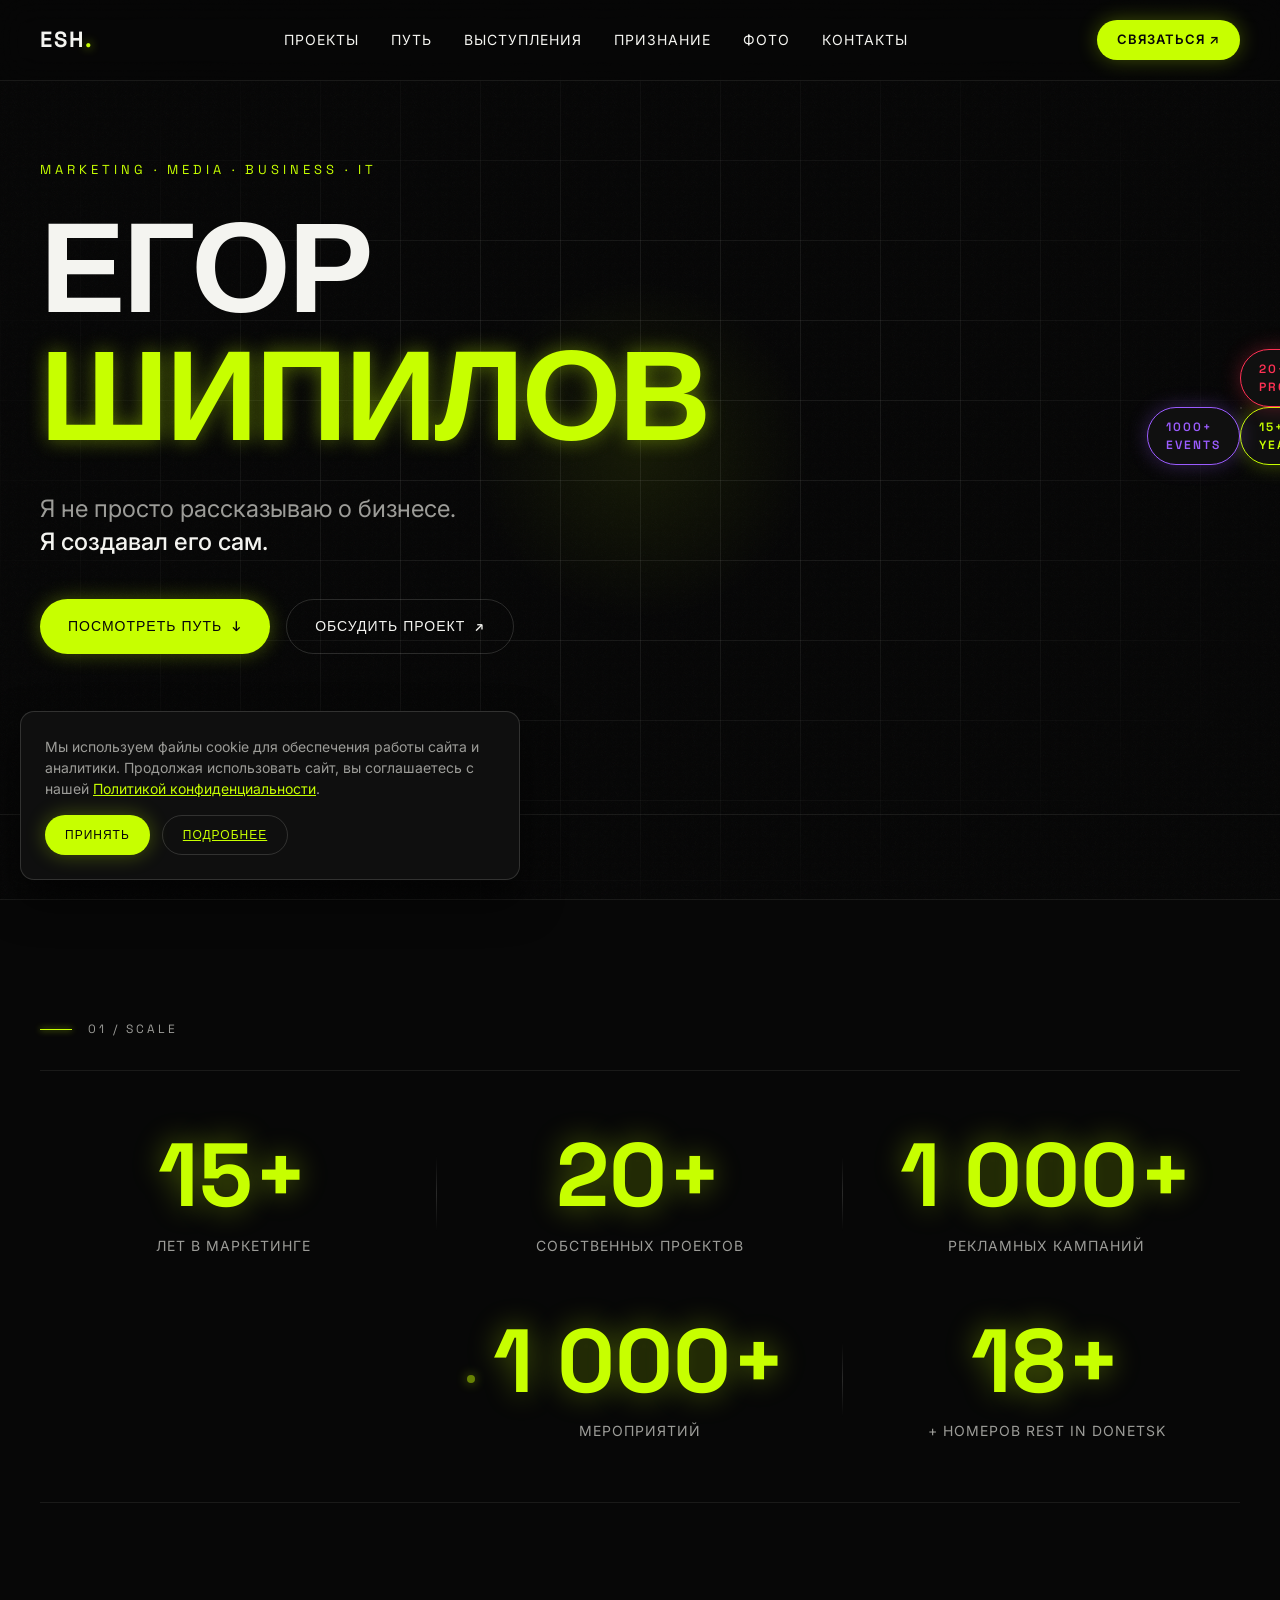
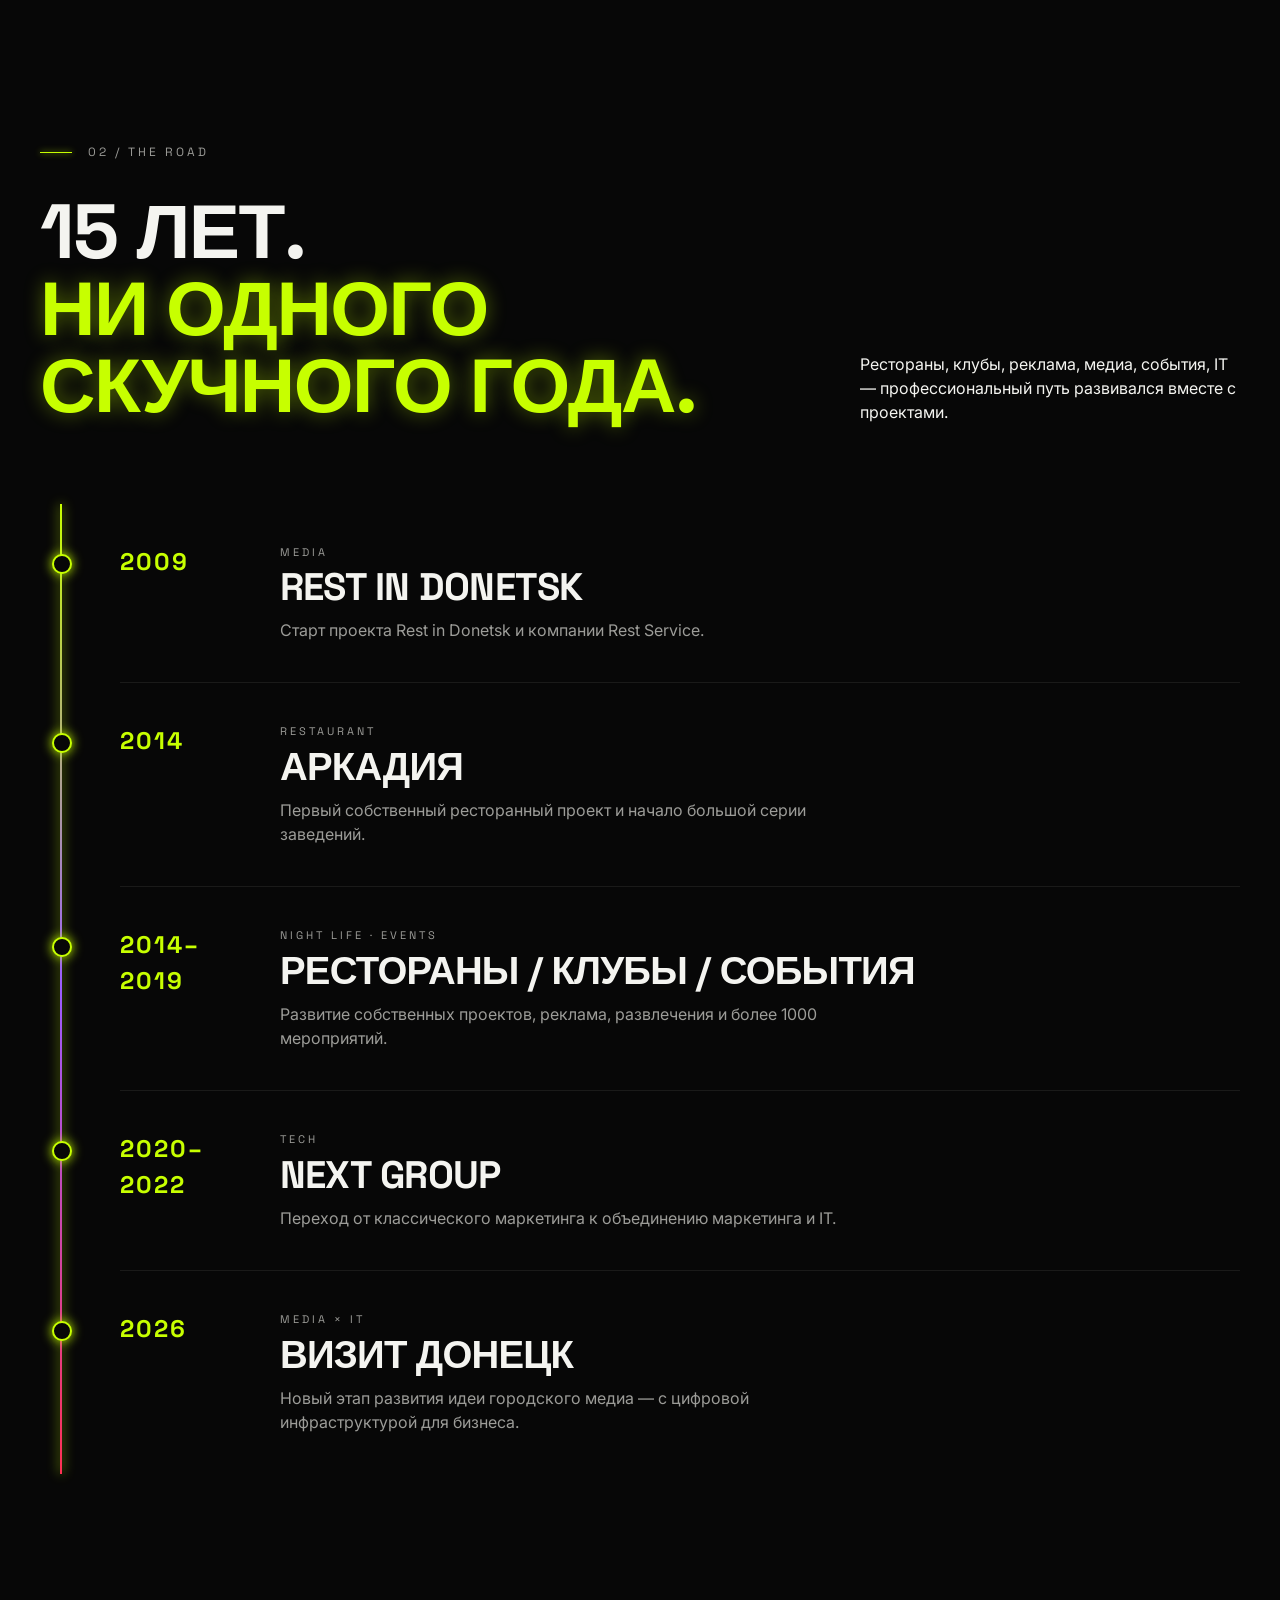
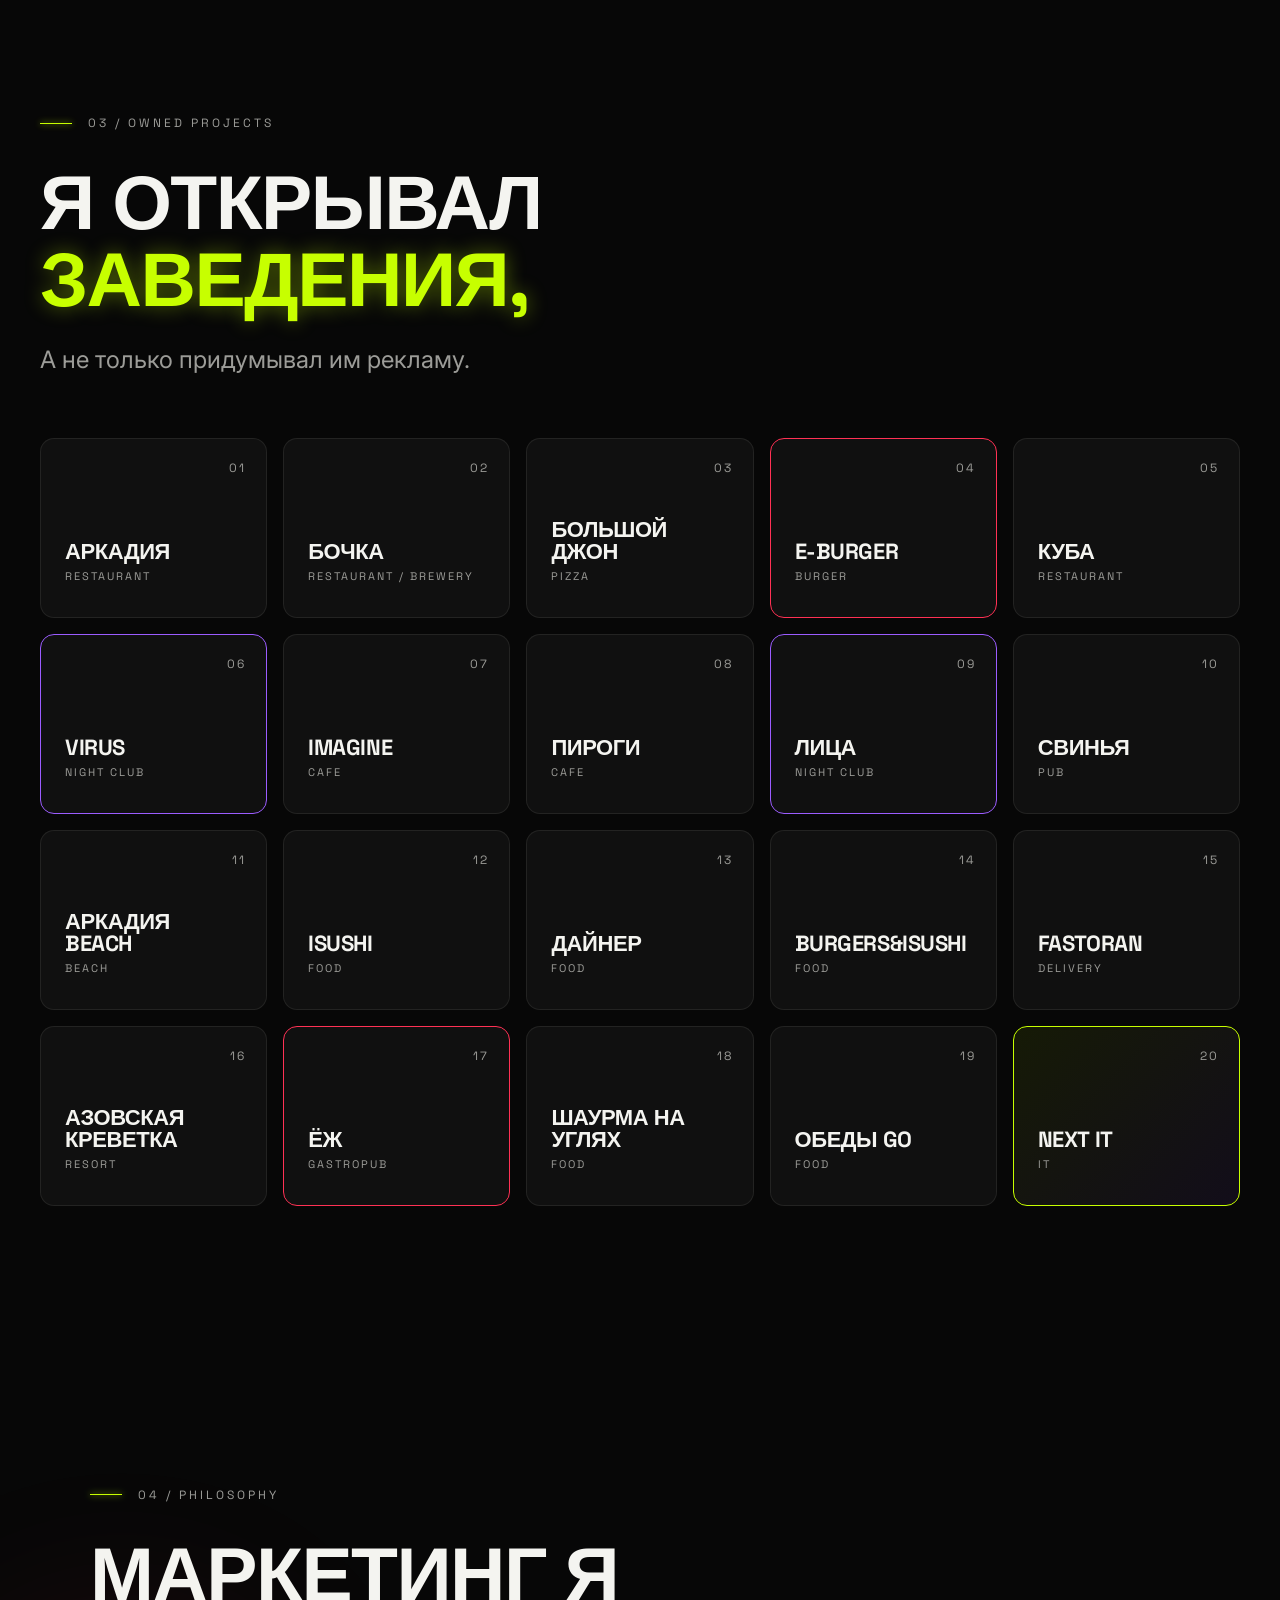
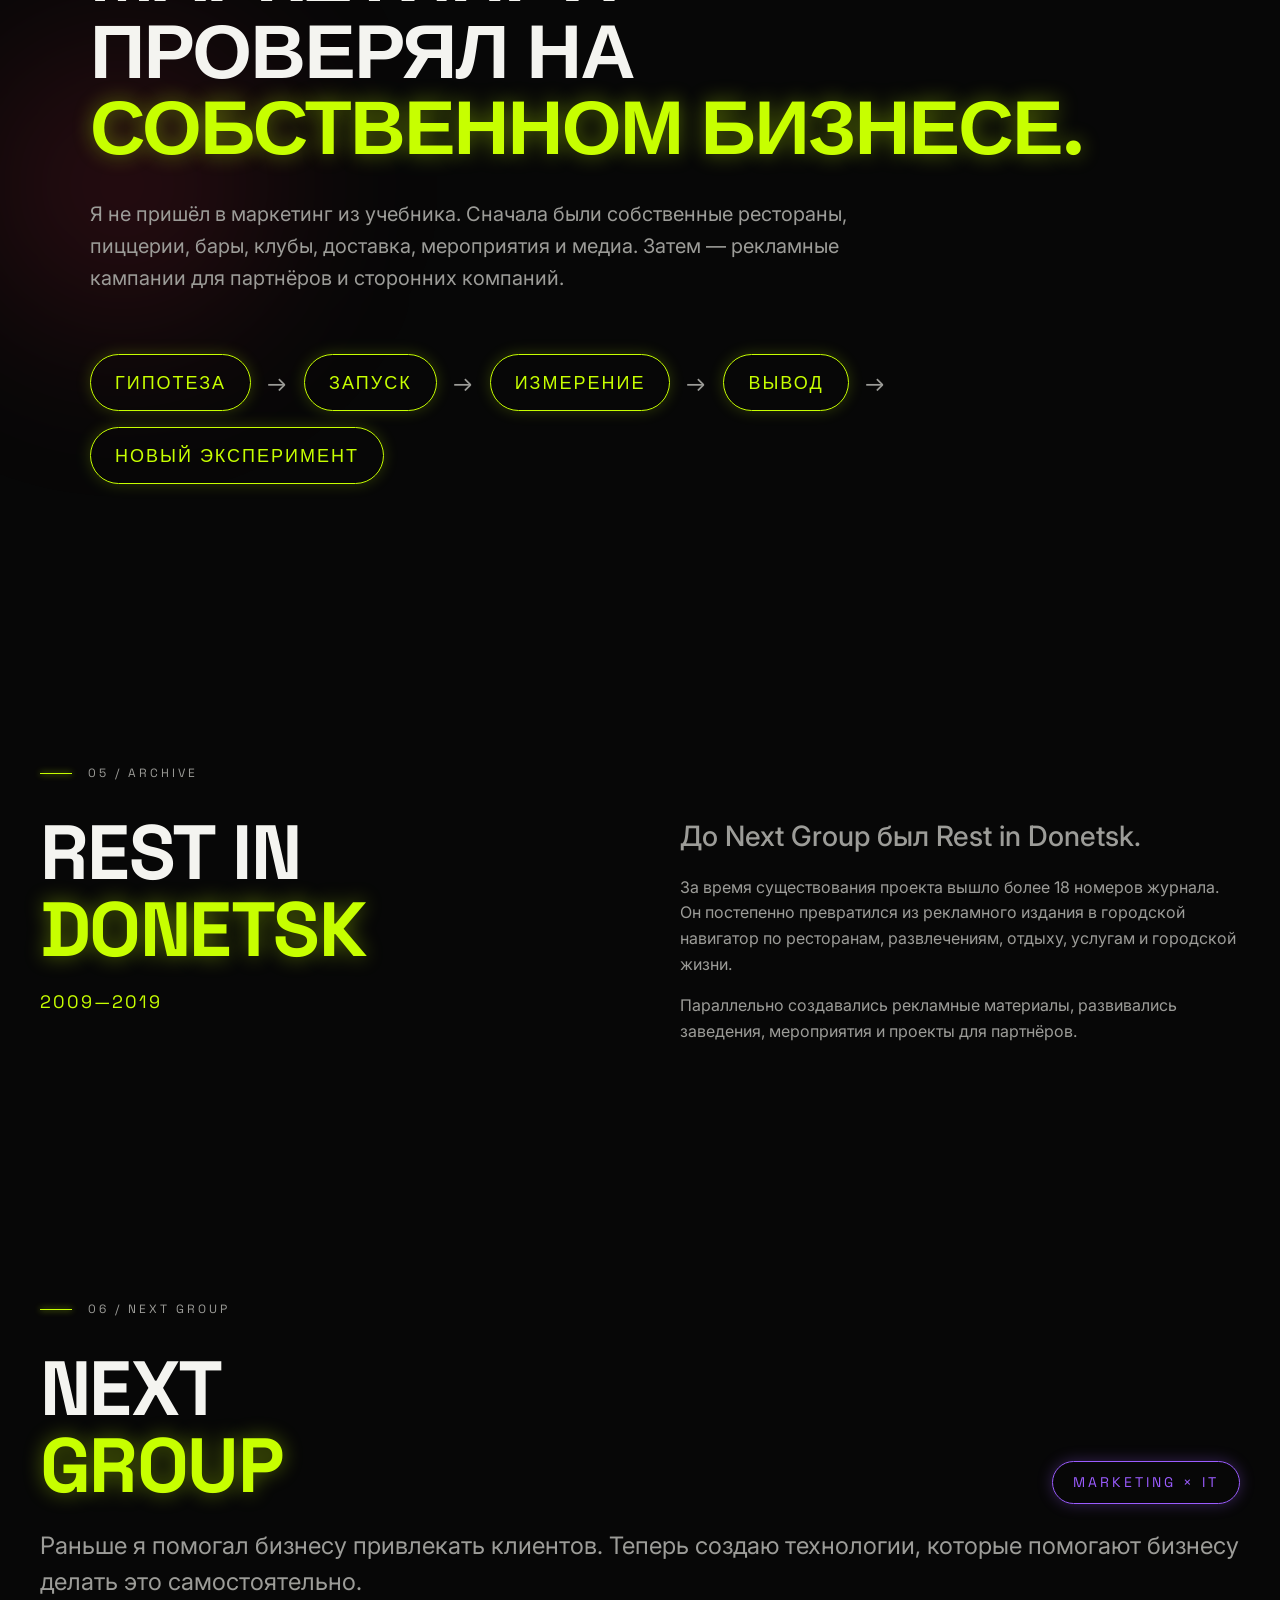
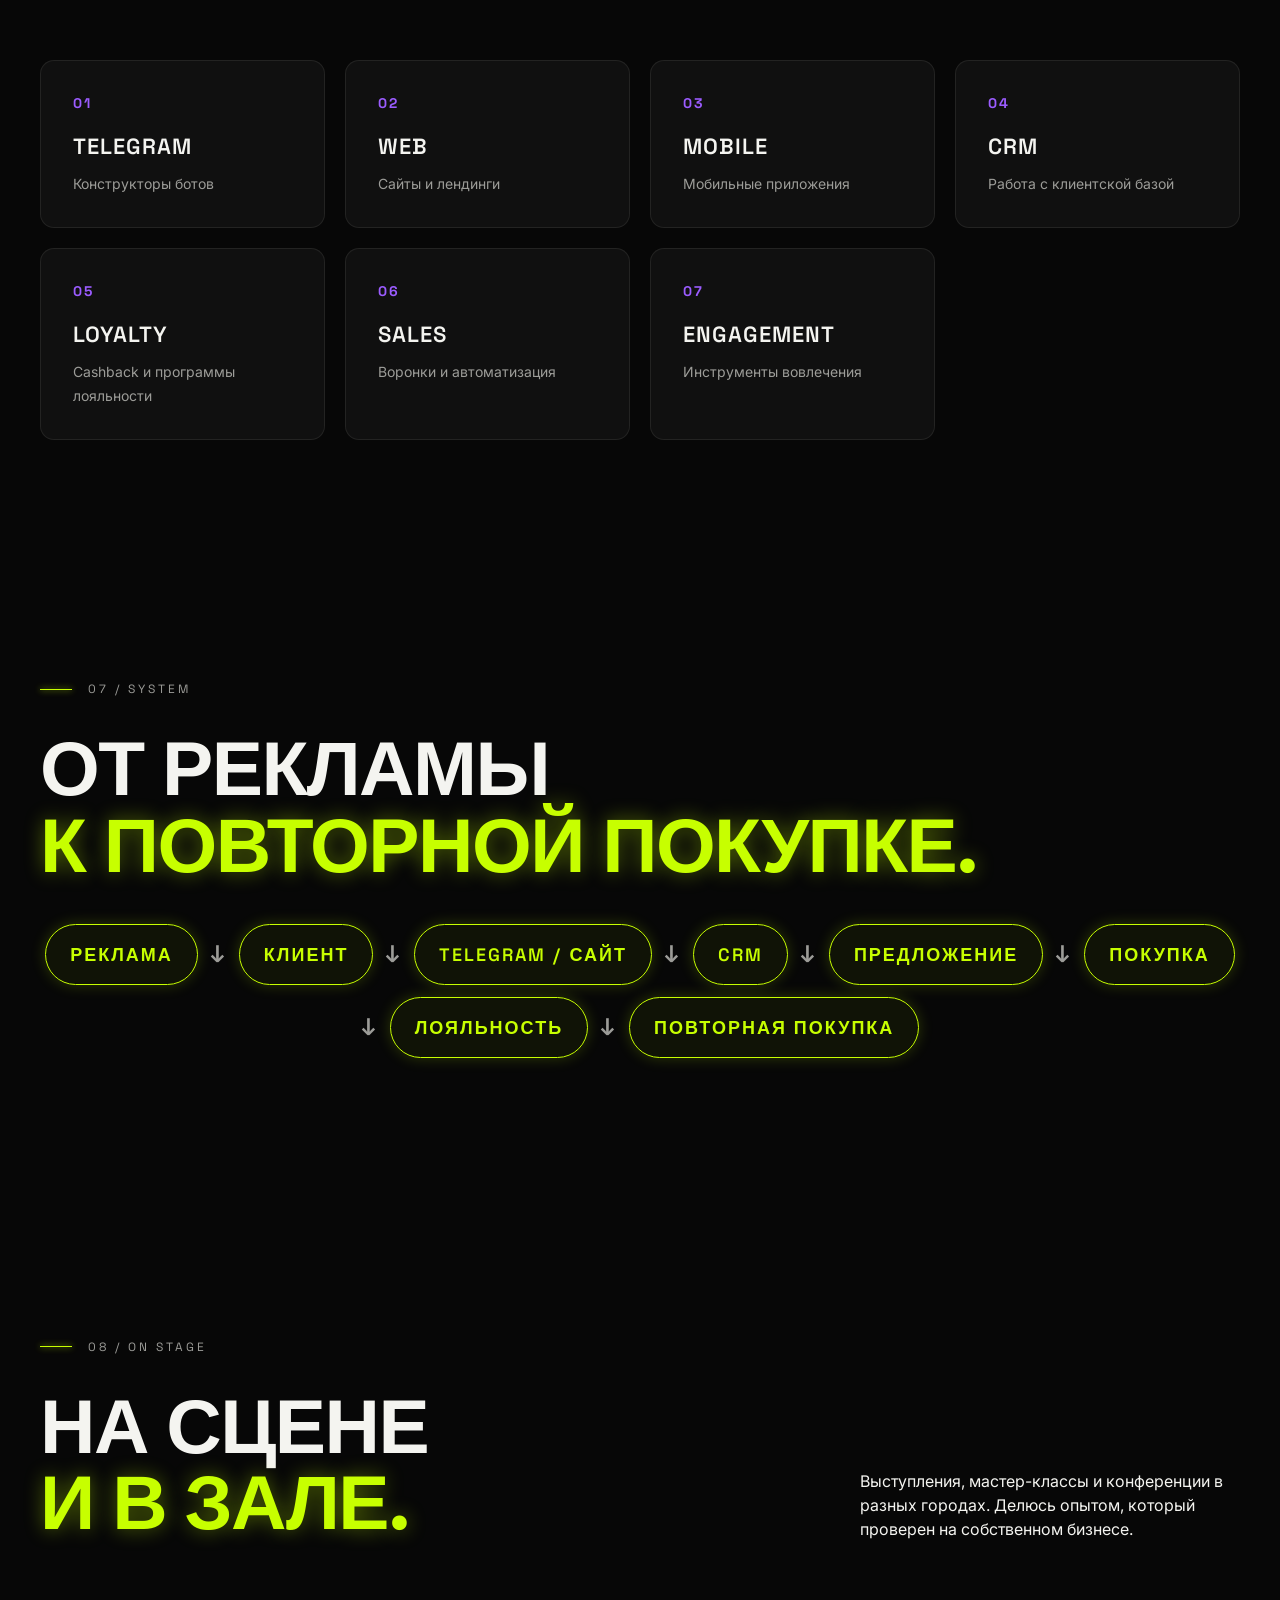
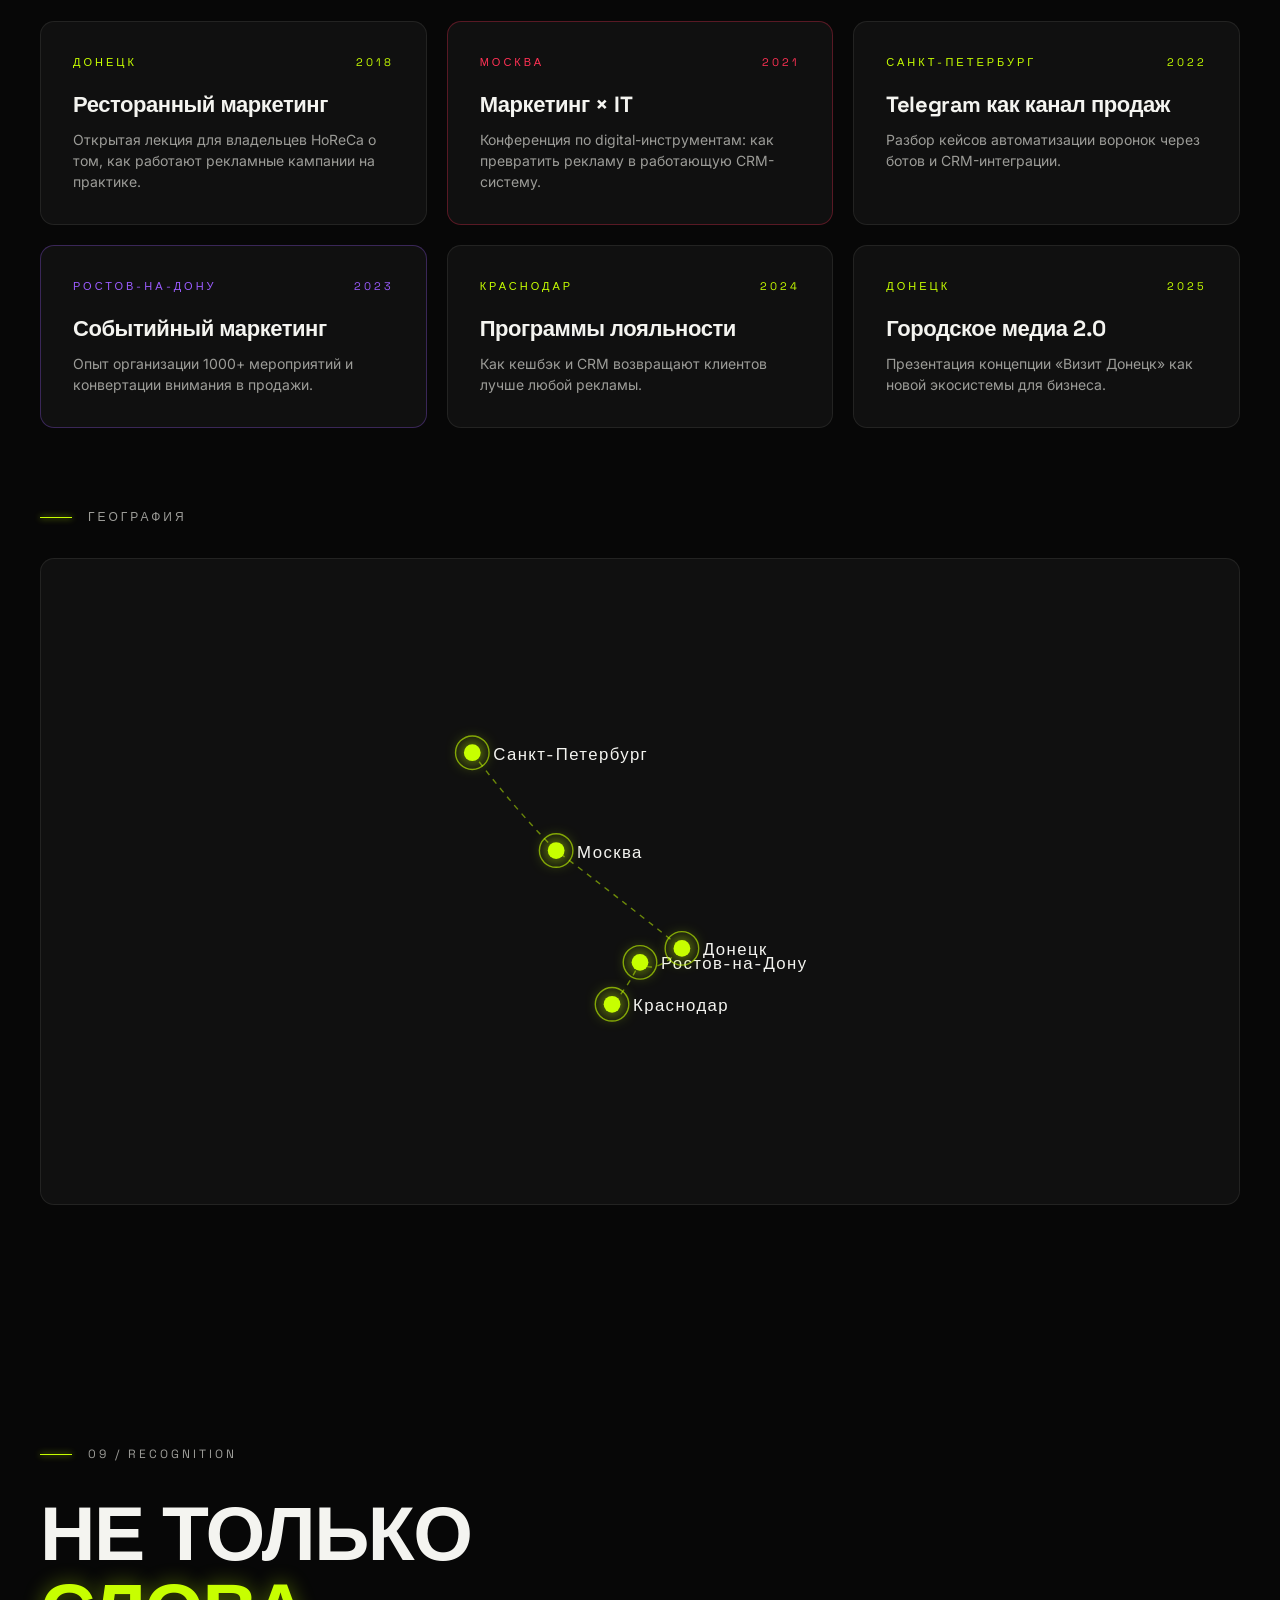
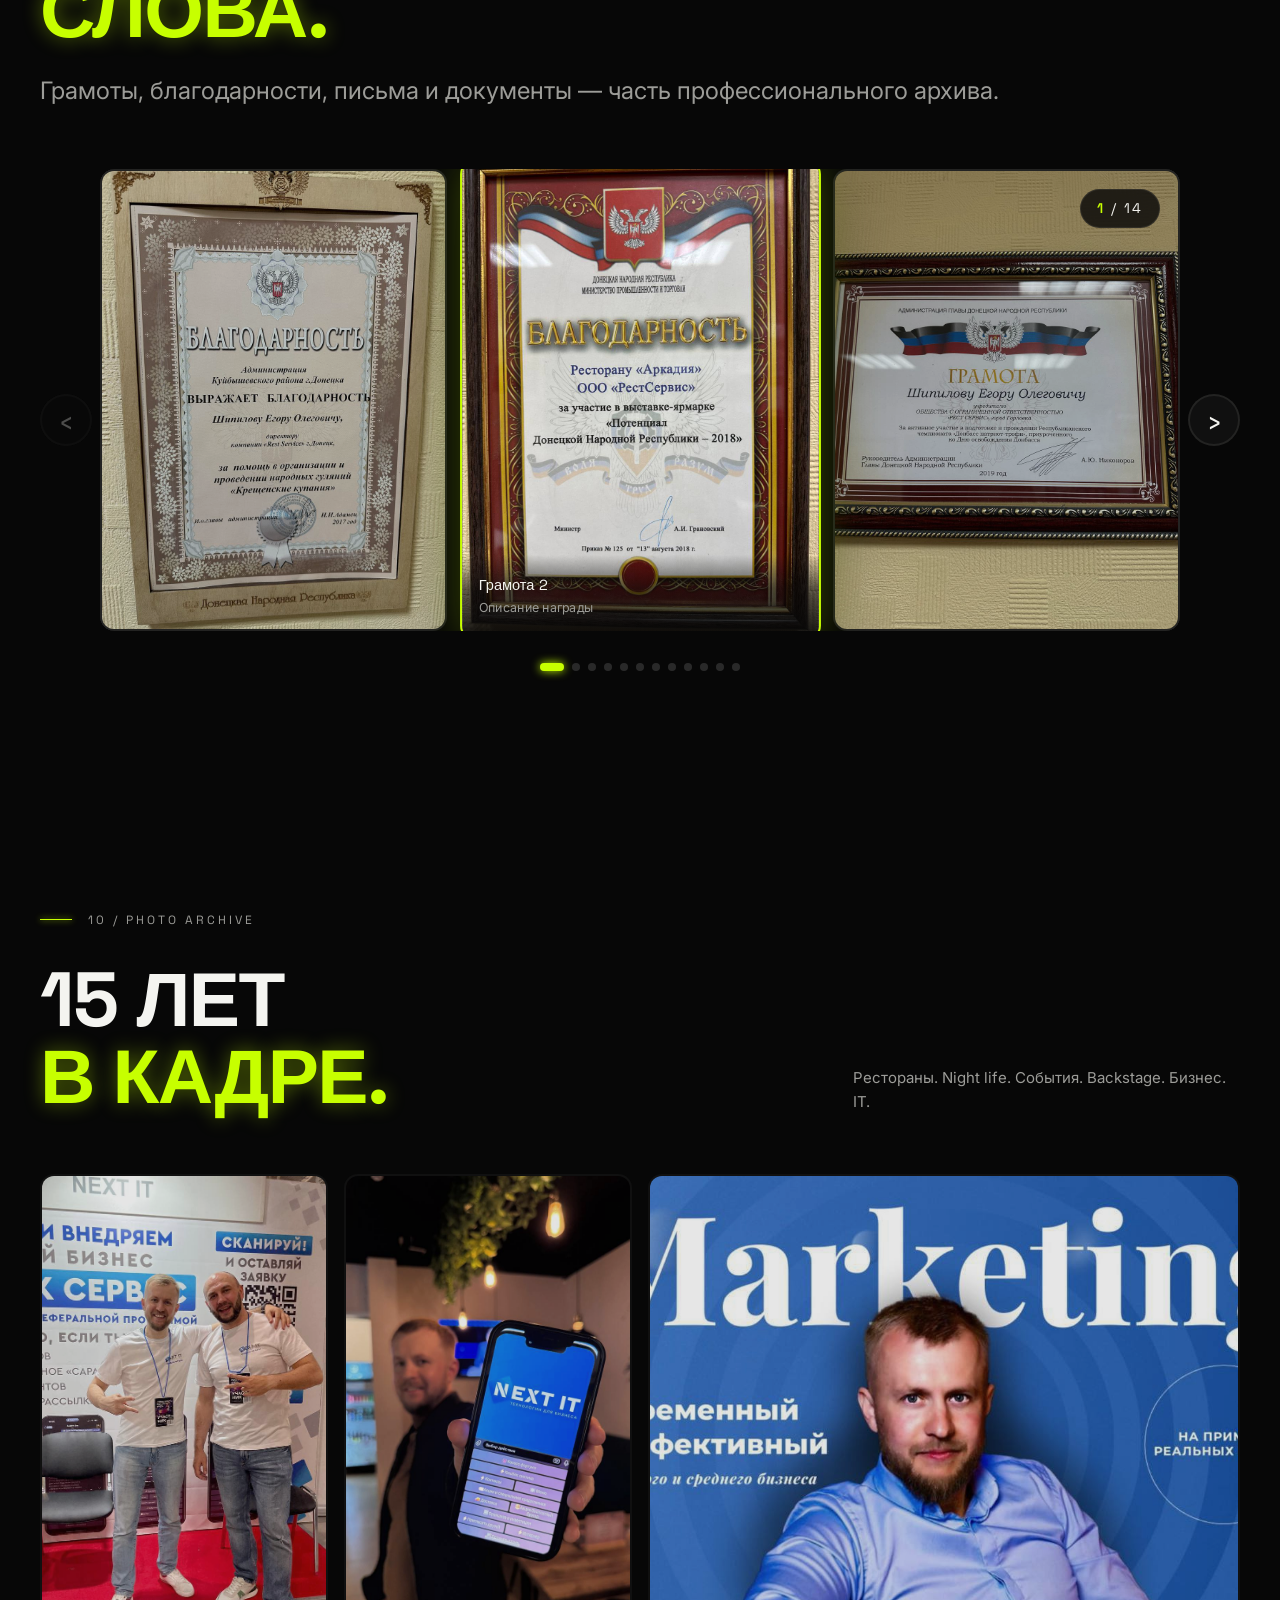
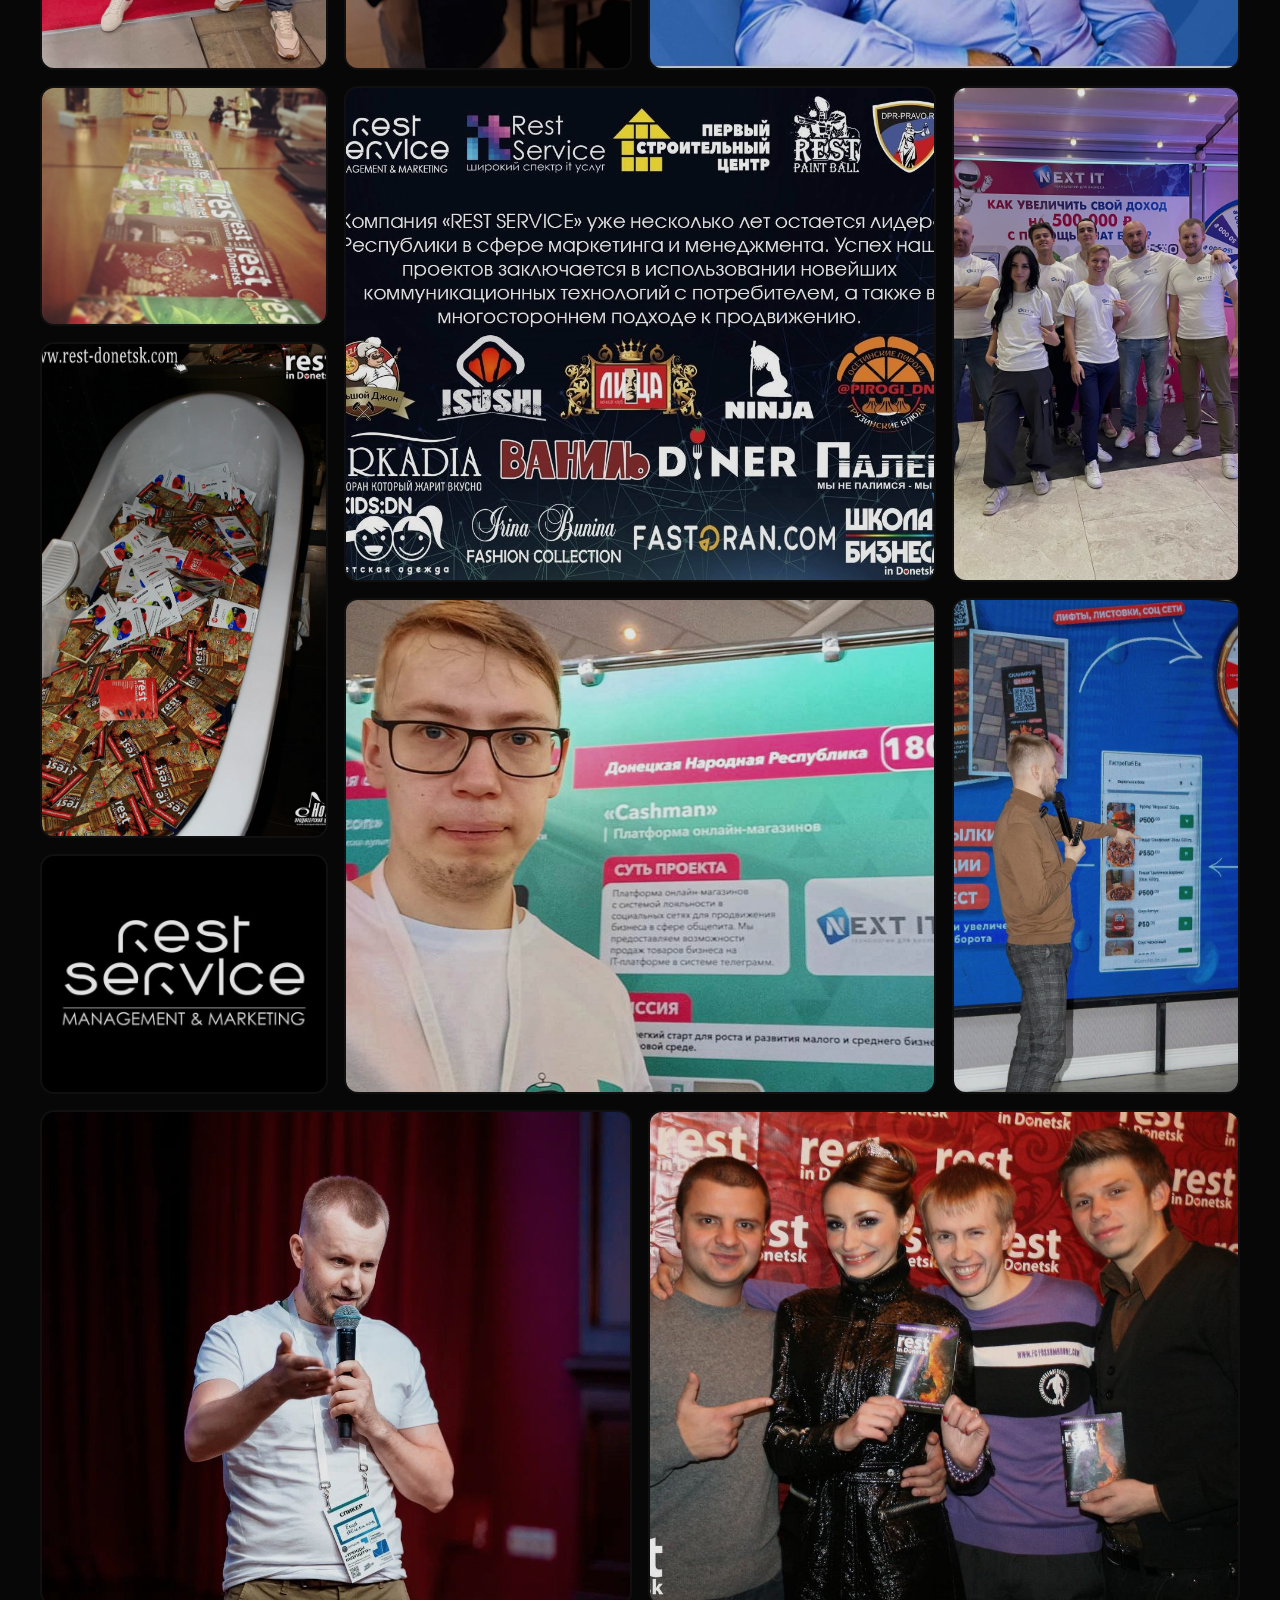
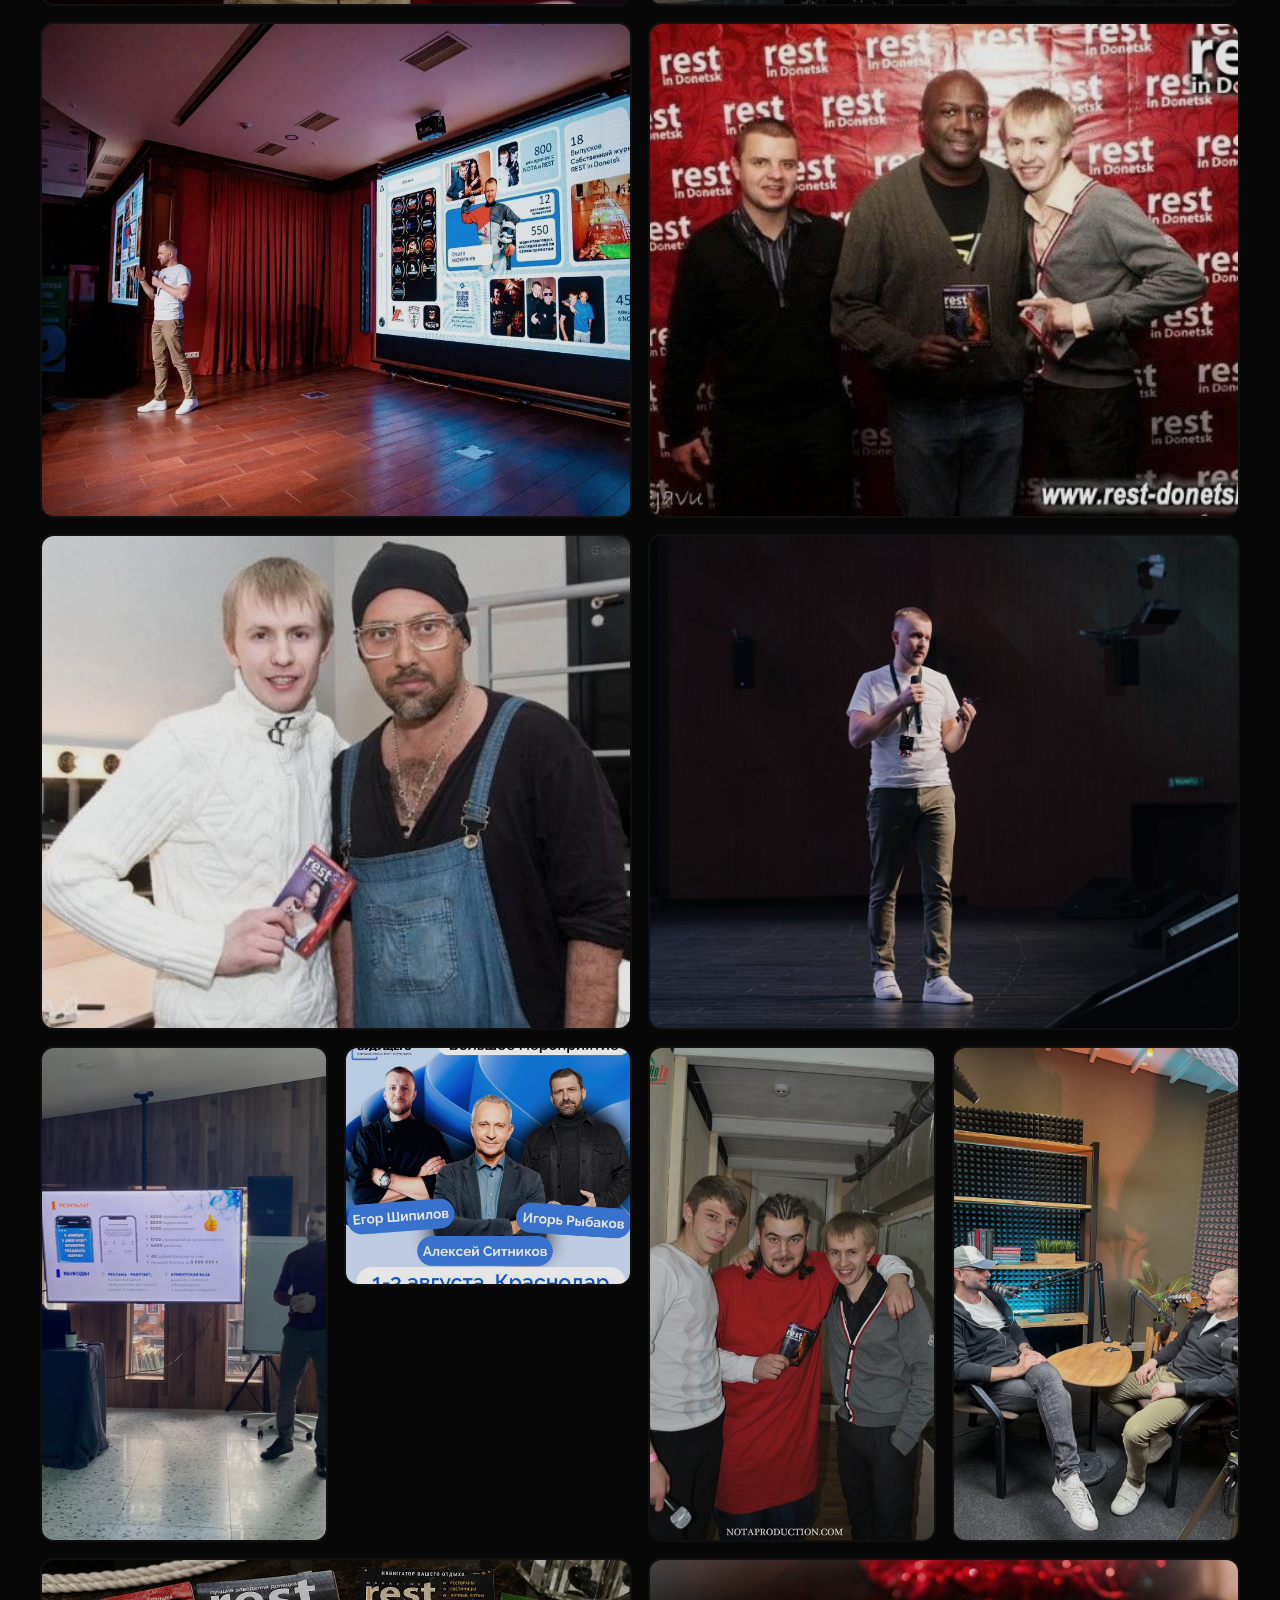
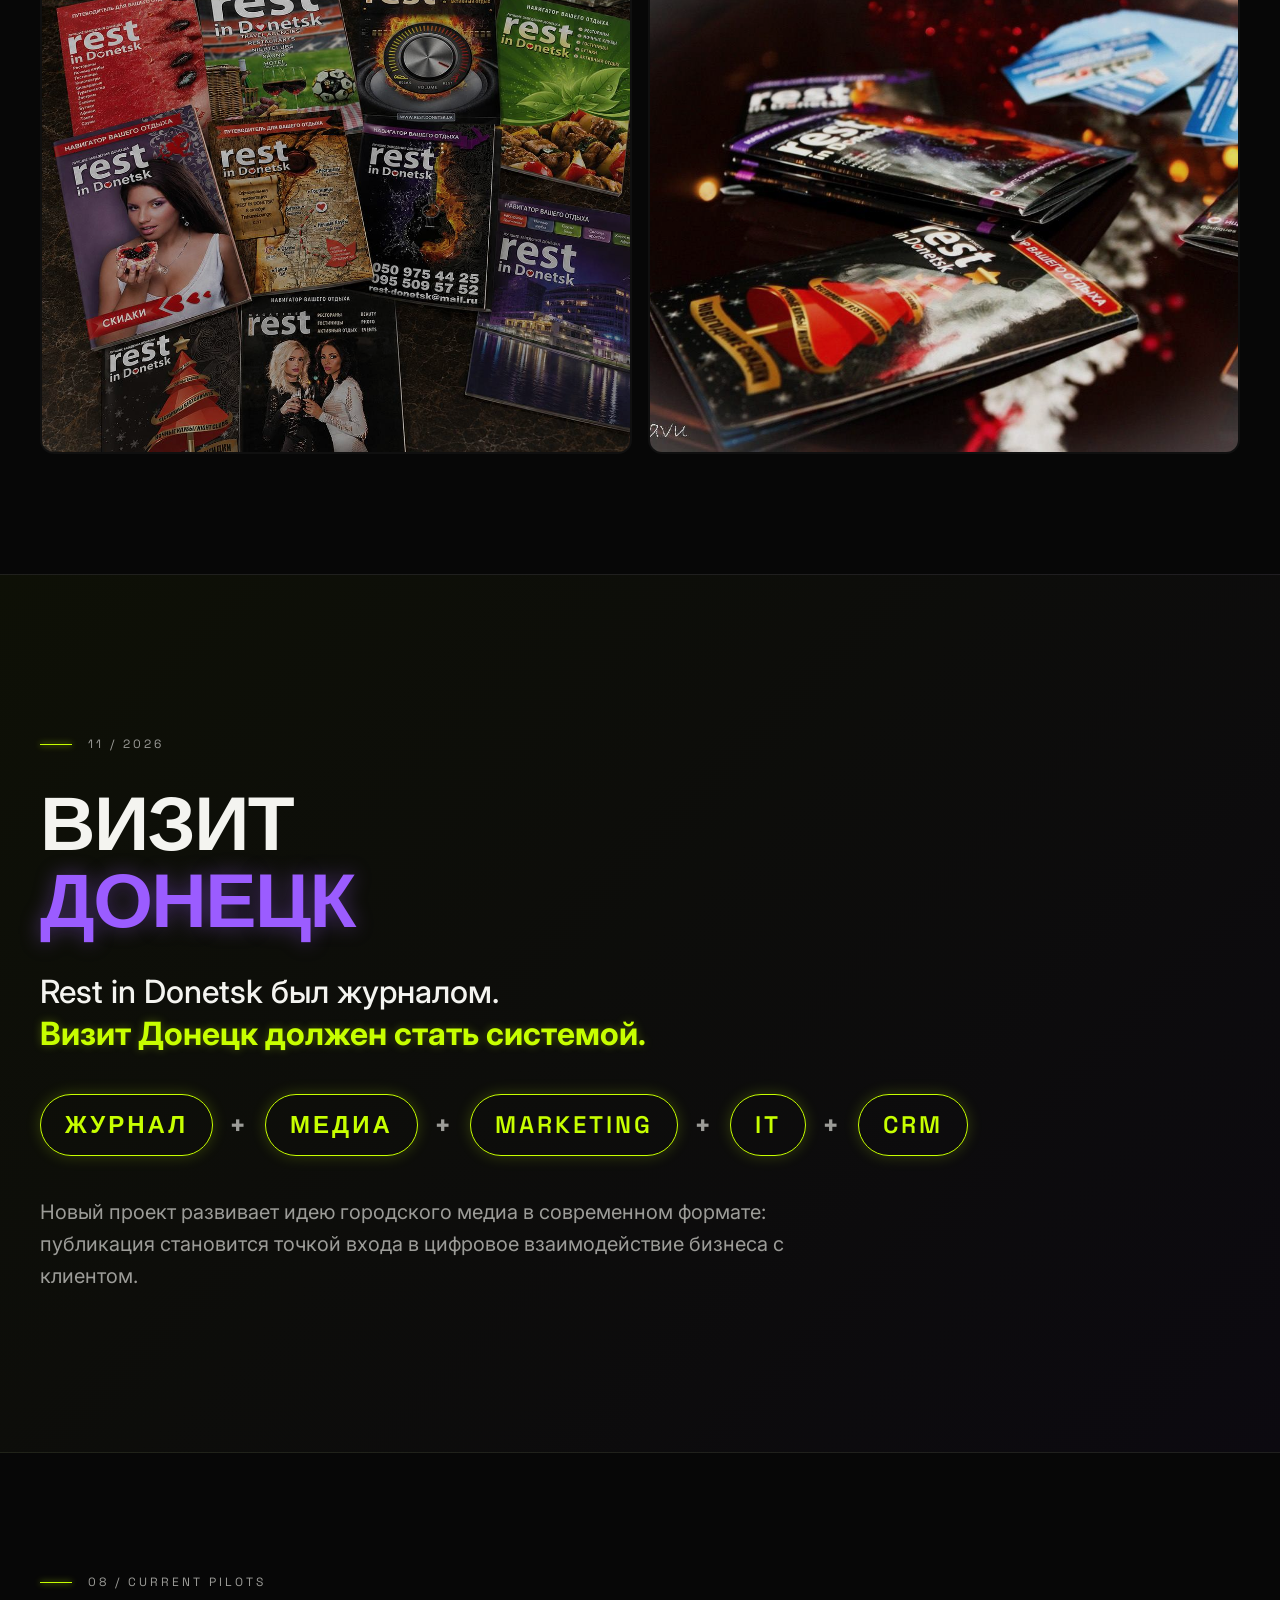
==== commit f0e64dc5: "add sources" ====
--- a/index.html
+++ b/index.html
@@ -11,14 +11,14 @@
   <meta property="og:type" content="website">
   <meta property="og:title" content="Егор Шипилов — Marketing / Media / Business / IT">
   <meta property="og:description" content="15+ лет в маркетинге. 20+ собственных проектов. 1000+ мероприятий.">
-  <meta property="og:image" content="/assets/images/og-cover.jpg">
+  <meta property="og:image" content="assets/images/og-cover.jpg">
   <meta name="twitter:card" content="summary_large_image">
 
   <link rel="preconnect" href="https://fonts.googleapis.com">
   <link rel="preconnect" href="https://fonts.gstatic.com" crossorigin>
   <link href="https://fonts.googleapis.com/css2?family=Space+Grotesk:wght@300;400;500;600;700&family=Inter:wght@300;400;500;600&display=swap" rel="stylesheet">
 
-  <link rel="icon" href="/assets/icons/favicon.svg">
+  <link rel="icon" href="assets/icons/favicon.svg" type="image/svg+xml">
   <link rel="stylesheet" href="style.css">
 </head>
 <body>
@@ -213,25 +213,113 @@
       <div class="section-kicker">09 / RECOGNITION</div>
       <h2>НЕ ТОЛЬКО<br><em>СЛОВА.</em></h2>
       <p class="section-intro">Грамоты, благодарности, письма и документы — часть профессионального архива.</p>
-      <div class="award-grid">
-        <figure><div class="award-placeholder">AWARD<br>2017</div><figcaption>Администрация Куйбышевского района г. Донецка · 2017<br><small>За помощь в организации народных гуляний</small></figcaption></figure>
-        <figure><div class="award-placeholder">AWARD<br>2018</div><figcaption>Министерство промышленности и торговли ДНР · 2018<br><small>За вклад в развитие ресторанной индустрии</small></figcaption></figure>
-        <figure><div class="award-placeholder">AWARD<br>2016</div><figcaption>Председатель Народного Совета ДНР · 2016<br><small>За активную гражданскую позицию</small></figcaption></figure>
-        <figure><div class="award-placeholder">GRAMOTA<br>2019</div><figcaption>Администрация Главы ДНР · 2019<br><small>За развитие малого бизнеса</small></figcaption></figure>
-        <figure><div class="award-placeholder">AWARD<br>2017</div><figcaption>Администрация города Донецка · 2017<br><small>За предпринимательскую инициативу</small></figcaption></figure>
-        <figure><div class="award-placeholder">LETTER<br>2015</div><figcaption>Федерация бокса ДНР · 2015<br><small>За поддержку спортивных мероприятий</small></figcaption></figure>
-      </div>
-
+
+      <div class="carousel-wrapper">
+        <div class="carousel" id="awardsCarousel">
+          <div class="carousel-track">
+            <div class="carousel-item" data-index="0">
+              <img src="assets/wins/1.jpg" alt="Грамота 1" loading="lazy">
+              <div class="carousel-caption">Грамота 1<br><small>Описание награды</small></div>
+            </div>
+            <div class="carousel-item" data-index="1">
+              <img src="assets/wins/2.jpg" alt="Грамота 2" loading="lazy">
+              <div class="carousel-caption">Грамота 2<br><small>Описание награды</small></div>
+            </div>
+            <div class="carousel-item" data-index="2">
+              <img src="assets/wins/3.jpg" alt="Грамота 3" loading="lazy">
+              <div class="carousel-caption">Грамота 3<br><small>Описание награды</small></div>
+            </div>
+            <div class="carousel-item" data-index="3">
+              <img src="assets/wins/4.jpg" alt="Грамота 4" loading="lazy">
+              <div class="carousel-caption">Грамота 4<br><small>Описание награды</small></div>
+            </div>
+            <div class="carousel-item" data-index="4">
+              <img src="assets/wins/5.jpg" alt="Грамота 5" loading="lazy">
+              <div class="carousel-caption">Грамота 5<br><small>Описание награды</small></div>
+            </div>
+            <div class="carousel-item" data-index="5">
+              <img src="assets/wins/6.jpg" alt="Грамота 6" loading="lazy">
+              <div class="carousel-caption">Грамота 6<br><small>Описание награды</small></div>
+            </div>
+            <div class="carousel-item" data-index="6">
+              <img src="assets/wins/7.jpg" alt="Грамота 7" loading="lazy">
+              <div class="carousel-caption">Грамота 7<br><small>Описание награды</small></div>
+            </div>
+            <div class="carousel-item" data-index="7">
+              <img src="assets/wins/8.jpg" alt="Грамота 8" loading="lazy">
+              <div class="carousel-caption">Грамота 8<br><small>Описание награды</small></div>
+            </div>
+            <div class="carousel-item" data-index="8">
+              <img src="assets/wins/9.jpg" alt="Грамота 9" loading="lazy">
+              <div class="carousel-caption">Грамота 9<br><small>Описание награды</small></div>
+            </div>
+            <div class="carousel-item" data-index="9">
+              <img src="assets/wins/10.jpg" alt="Грамота 10" loading="lazy">
+              <div class="carousel-caption">Грамота 10<br><small>Описание награды</small></div>
+            </div>
+            <div class="carousel-item" data-index="10">
+              <img src="assets/wins/11.jpg" alt="Грамота 11" loading="lazy">
+              <div class="carousel-caption">Грамота 11<br><small>Описание награды</small></div>
+            </div>
+            <div class="carousel-item" data-index="11">
+              <img src="assets/wins/12.jpg" alt="Грамота 12" loading="lazy">
+              <div class="carousel-caption">Грамота 12<br><small>Описание награды</small></div>
+            </div>
+            <div class="carousel-item" data-index="12">
+              <img src="assets/wins/13.jpg" alt="Грамота 13" loading="lazy">
+              <div class="carousel-caption">Грамота 13<br><small>Описание награды</small></div>
+            </div>
+            <div class="carousel-item" data-index="13">
+              <img src="assets/wins/14.jpg" alt="Грамота 14" loading="lazy">
+              <div class="carousel-caption">Грамота 14<br><small>Описание награды</small></div>
+            </div>
+          </div>
+        </div>
+
+        <button class="carousel-btn carousel-prev" aria-label="Назад">‹</button>
+        <button class="carousel-btn carousel-next" aria-label="Вперёд">›</button>
+
+        <div class="carousel-dots" id="carouselDots"></div>
+        <div class="carousel-counter"><span id="currentSlide">1</span> / <span id="totalSlides">14</span></div>
+      </div>
     </section>
 
     <!-- GALLERY -->
     <section id="gallery" class="gallery section">
       <div class="section-kicker">10 / PHOTO ARCHIVE</div>
-      <div class="gallery-head"><h2>15 ЛЕТ<br><em>В КАДРЕ.</em></h2><p>Рестораны. Night life. События. Backstage. Бизнес. IT.</p></div>
+      <div class="gallery-head">
+        <h2>15 ЛЕТ<br><em>В КАДРЕ.</em></h2>
+        <p>Рестораны. Night life. События. Backstage. Бизнес. IT.</p>
+      </div>
+
       <div class="gallery-grid">
-        <div class="photo ph-1">PHOTO 01</div><div class="photo ph-2">PHOTO 02</div><div class="photo ph-3">PHOTO 03</div>
-        <div class="photo ph-4">PHOTO 04</div><div class="photo ph-5">PHOTO 05</div><div class="photo ph-6">PHOTO 06</div>
-        <div class="photo ph-7">PHOTO 07</div><div class="photo ph-8">PHOTO 08</div><div class="photo ph-9">PHOTO 09</div>
+        <!-- Альбомные (широкие) -->
+        <figure class="photo-item photo-landscape" data-index="0"><img src="assets/photos/1.jpg" alt="Фото 1" loading="lazy"></figure>
+        <figure class="photo-item photo-landscape" data-index="1"><img src="assets/photos/2.jpg" alt="Фото 2" loading="lazy"></figure>
+        <figure class="photo-item photo-landscape" data-index="6"><img src="assets/photos/7.jpg" alt="Фото 7" loading="lazy"></figure>
+        <figure class="photo-item photo-landscape" data-index="10"><img src="assets/photos/11.jpg" alt="Фото 11" loading="lazy"></figure>
+        <figure class="photo-item photo-landscape" data-index="11"><img src="assets/photos/12.jpg" alt="Фото 12 (альбом)" loading="lazy"></figure>
+        <figure class="photo-item photo-landscape" data-index="12"><img src="assets/photos/13.jpg" alt="Фото 13" loading="lazy"></figure>
+        <figure class="photo-item photo-landscape" data-index="15"><img src="assets/photos/16.jpg" alt="Фото 16" loading="lazy"></figure>
+        <figure class="photo-item photo-landscape" data-index="16"><img src="assets/photos/17.jpg" alt="Фото 17 (альбом)" loading="lazy"></figure>
+        <figure class="photo-item photo-landscape" data-index="18"><img src="assets/photos/19.jpg" alt="Фото 19" loading="lazy"></figure>
+        <figure class="photo-item photo-landscape" data-index="20"><img src="assets/photos/21.jpg" alt="Фото 21" loading="lazy"></figure>
+        <figure class="photo-item photo-landscape" data-index="21"><img src="assets/photos/22.jpg" alt="Фото 22" loading="lazy"></figure>
+
+        <!-- Портретные (вертикальные) -->
+        <figure class="photo-item photo-portrait" data-index="2"><img src="assets/photos/3.jpg" alt="Фото 3" loading="lazy"></figure>
+        <figure class="photo-item photo-portrait" data-index="3"><img src="assets/photos/4.jpg" alt="Фото 4" loading="lazy"></figure>
+        <figure class="photo-item photo-portrait" data-index="4"><img src="assets/photos/5.jpg" alt="Фото 5" loading="lazy"></figure>
+        <figure class="photo-item photo-portrait" data-index="7"><img src="assets/photos/8.jpg" alt="Фото 8" loading="lazy"></figure>
+        <figure class="photo-item photo-portrait" data-index="8"><img src="assets/photos/9.jpg" alt="Фото 9" loading="lazy"></figure>
+        <figure class="photo-item photo-portrait" data-index="9"><img src="assets/photos/10.jpg" alt="Фото 10" loading="lazy"></figure>
+        <figure class="photo-item photo-portrait" data-index="14"><img src="assets/photos/15.jpg" alt="Фото 15" loading="lazy"></figure>
+        <figure class="photo-item photo-portrait" data-index="17"><img src="assets/photos/18.jpg" alt="Фото 18" loading="lazy"></figure>
+
+        <!-- Квадратные -->
+        <figure class="photo-item photo-square" data-index="5"><img src="assets/photos/6.jpg" alt="Фото 6" loading="lazy"></figure>
+        <figure class="photo-item photo-square" data-index="13"><img src="assets/photos/14.jpg" alt="Фото 14" loading="lazy"></figure>
+        <figure class="photo-item photo-square" data-index="19"><img src="assets/photos/20.jpg" alt="Фото 20" loading="lazy"></figure>
       </div>
     </section>
 
@@ -365,7 +453,7 @@
     <div>
       <strong>ЕГОР ШИПИЛОВ</strong>
       <span>MARKETING · MEDIA · BUSINESS · IT</span>
-      <span style="display:block; margin-top:8px; font-size:11px; color:var(--muted);">ИП Шипилов Е.А. · ИНН 000000000000 · г. Донецк</span>
+      <span style="display:block; margin-top:8px; font-size:11px; color:var(--muted);">ИП Шипилов Е.О. · ИНН 614346287822 · г. Донецк</span>
     </div>
     <div class="footer-links">
       <a href="/policy">Политика обработки персональных данных</a>
--- a/style.css
+++ b/style.css
@@ -358,15 +358,46 @@
   from { transform: translateX(0); }
   to { transform: translateX(-100%); }
 }
-
+/* --- Stats: Шахматка --- */
 .stats-grid {
   display: grid;
-  grid-template-columns: repeat(auto-fit, minmax(200px, 1fr));
-  gap: 40px;
-  padding: 40px 0;
+  grid-template-columns: repeat(6, 1fr);
+  grid-template-areas:
+    "a a b b c c"
+    ". . d d e e";
+  gap: 60px 20px;
+  padding: 60px 0;
   border-top: 1px solid var(--line);
   border-bottom: 1px solid var(--line);
 }
+
+.stat {
+  position: relative;
+  text-align: center;
+}
+
+.stat:nth-child(1) { grid-area: a; }
+.stat:nth-child(2) { grid-area: b; }
+.stat:nth-child(3) { grid-area: c; }
+.stat:nth-child(4) { grid-area: d; }
+.stat:nth-child(5) { grid-area: e; }
+
+/* Тонкие вертикальные разделители между цифрами */
+.stat:not(:last-child)::after {
+  content: '';
+  position: absolute;
+  right: -10px;
+  top: 20%;
+  bottom: 20%;
+  width: 1px;
+  background: linear-gradient(to bottom, transparent, var(--line-2), transparent);
+}
+
+/* Убираем разделитель после 3-й цифры (конец первого ряда) */
+.stat:nth-child(3)::after {
+  display: none;
+}
+
 .stat b {
   display: block;
   font-family: var(--font-display);
@@ -375,13 +406,90 @@
   line-height: 1;
   color: var(--neon);
   text-shadow: 0 0 30px rgba(199, 255, 0, 0.4);
-  margin-bottom: 8px;
-}
+  margin-bottom: 12px;
+}
+
 .stat span {
   font-size: 14px;
   color: var(--muted);
   letter-spacing: 1px;
   text-transform: uppercase;
+  line-height: 1.4;
+}
+
+/* Декоративная точка в пустом углу (опционально) */
+.stats-grid::before {
+  content: '';
+  grid-area: d;
+  justify-self: start;
+  align-self: center;
+  width: 8px;
+  height: 8px;
+  border-radius: 50%;
+  background: var(--neon);
+  box-shadow: 0 0 12px var(--neon);
+  opacity: 0.5;
+  margin-left: 20px;
+}
+
+/* --- Адаптив --- */
+@media (max-width: 1024px) {
+  .stats-grid {
+    grid-template-columns: repeat(3, 1fr);
+    grid-template-areas:
+      "a b c"
+      "d d e";
+    gap: 40px 20px;
+  }
+  .stat:nth-child(4),
+  .stat:nth-child(5) {
+    text-align: center;
+  }
+  .stat:nth-child(4) { justify-self: center; }
+  .stat:nth-child(5) { justify-self: end; }
+  .stat:not(:last-child)::after {
+    right: -10px;
+  }
+  .stat:nth-child(2)::after {
+    display: none;
+  }
+}
+
+@media (max-width: 768px) {
+  .stats-grid {
+    grid-template-columns: repeat(2, 1fr);
+    grid-template-areas:
+      "a b"
+      "c c"
+      "d e";
+    gap: 40px;
+  }
+  .stat:nth-child(3) {
+    grid-column: 1 / span 2;
+    justify-self: center;
+  }
+  .stat:not(:last-child)::after {
+    display: none;
+  }
+  .stats-grid::before {
+    display: none;
+  }
+}
+
+@media (max-width: 480px) {
+  .stats-grid {
+    grid-template-columns: 1fr;
+    grid-template-areas:
+      "a"
+      "b"
+      "c"
+      "d"
+      "e";
+    gap: 32px;
+  }
+  .stat b {
+    font-size: 50px;
+  }
 }
 
 .road { position: relative; padding-left: 80px; }
@@ -688,79 +796,336 @@
   0% { r: 6; opacity: 0.8; }
   100% { r: 24; opacity: 0; }
 }
-
-.award-grid { display: grid; grid-template-columns: repeat(auto-fill, minmax(220px, 1fr)); gap: 20px; }
-.award-grid figure { cursor: pointer; transition: transform 0.3s var(--ease); }
-.award-grid figure:hover { transform: translateY(-4px); }
-.award-placeholder {
-  aspect-ratio: 3/4;
+/* --- Awards Wall (Masonry + Tilt) --- */
+.awards-wall {
+  display: grid;
+  grid-template-columns: repeat(auto-fill, minmax(200px, 1fr));
+  grid-auto-rows: 200px;
+  gap: 20px;
+  margin-top: 60px;
+}
+
+.award-item {
+  position: relative;
+  cursor: pointer;
+  transition: all 0.4s var(--ease);
+  display: flex;
+  flex-direction: column;
+  border-radius: var(--radius);
+  overflow: hidden;
+}
+
+/* Размеры карточек */
+.award-item.size-small {
+  grid-row: span 2;
+}
+.award-item.size-medium {
+  grid-row: span 3;
+}
+.award-item.size-large {
+  grid-row: span 4;
+}
+
+/* Наклоны (как будто разбросаны на стене) */
+.award-item.tilt-left {
+  transform: rotate(-2deg);
+}
+.award-item.tilt-right {
+  transform: rotate(2deg);
+}
+
+/* Hover-эффект: выпрямляется и увеличивается */
+.award-item:hover {
+  transform: rotate(0deg) scale(1.05) !important;
+  z-index: 10;
+}
+
+.award-item img {
+  width: 100%;
+  height: 100%;
+  object-fit: cover;
+  object-position: center;
+  border-radius: var(--radius);
+  border: 2px solid var(--line);
   background: var(--bg-2);
-  border: 1px solid var(--line);
-  border-radius: var(--radius);
-  display: flex;
-  flex-direction: column;
+  transition: all 0.4s var(--ease);
+  filter: grayscale(30%) brightness(0.9);
+}
+
+.award-item:hover img {
+  border-color: var(--neon);
+  box-shadow: 0 20px 60px rgba(199, 255, 0, 0.3), 0 0 30px rgba(199, 255, 0, 0.2);
+  filter: grayscale(0%) brightness(1);
+}
+
+.award-item figcaption {
+  position: absolute;
+  bottom: 0;
+  left: 0;
+  right: 0;
+  padding: 16px;
+  background: linear-gradient(to top, rgba(7, 7, 7, 0.95), transparent);
+  font-size: 13px;
+  color: var(--fg);
+  line-height: 1.4;
+  opacity: 0;
+  transform: translateY(10px);
+  transition: all 0.3s var(--ease);
+}
+
+.award-item:hover figcaption {
+  opacity: 1;
+  transform: translateY(0);
+}
+
+.award-item figcaption small {
+  display: block;
+  margin-top: 4px;
+  font-size: 11px;
+  color: var(--muted);
+}
+
+/* Адаптив */
+@media (max-width: 1024px) {
+  .awards-wall {
+    grid-template-columns: repeat(auto-fill, minmax(160px, 1fr));
+    grid-auto-rows: 160px;
+  }
+}
+
+@media (max-width: 768px) {
+  .awards-wall {
+    grid-template-columns: repeat(2, 1fr);
+    grid-auto-rows: 140px;
+    gap: 12px;
+  }
+  .award-item.tilt-left,
+  .award-item.tilt-right {
+    transform: rotate(0deg); /* На мобильных убираем наклоны */
+  }
+}
+
+@media (max-width: 480px) {
+  .awards-wall {
+    grid-template-columns: 1fr;
+    grid-auto-rows: 200px;
+  }
+  .award-item.size-small,
+  .award-item.size-medium,
+  .award-item.size-large {
+    grid-row: span 1;
+  }
+}
+
+/* --- Fullscreen Viewer (улучшенный) --- */
+.fs-viewer {
+  position: fixed;
+  inset: 0;
+  background: rgba(7, 7, 7, 0.98);
+  z-index: 1000;
+  display: flex;
   align-items: center;
   justify-content: center;
-  font-family: var(--font-display);
-  font-size: 22px;
-  font-weight: 700;
-  letter-spacing: 3px;
-  color: var(--neon);
-  margin-bottom: 12px;
-  transition: all 0.3s;
-  position: relative;
-  overflow: hidden;
-}
-.award-placeholder::before {
-  content: '';
-  position: absolute;
-  inset: 0;
-  background: linear-gradient(135deg, transparent, rgba(199, 255, 0, 0.1), transparent);
+  padding: 40px;
   opacity: 0;
-  transition: opacity 0.4s;
-}
-.award-grid figure:hover .award-placeholder { border-color: var(--neon); box-shadow: 0 10px 30px rgba(199, 255, 0, 0.2), 0 0 15px rgba(199, 255, 0, 0.2); }
-.award-grid figure:hover .award-placeholder::before { opacity: 1; }
-.award-grid figcaption { font-size: 13px; color: var(--muted); line-height: 1.5; }
-.award-grid figcaption small { display: block; margin-top: 4px; font-size: 12px; opacity: 0.7; }
-.note { margin-top: 40px; font-size: 13px; color: var(--muted); font-style: italic; text-align: center; }
+  visibility: hidden;
+  transition: opacity 0.4s var(--ease), visibility 0.4s;
+}
+
+.fs-viewer:not([hidden]) {
+  opacity: 1;
+  visibility: visible;
+}
+
+.fs-stage {
+  max-width: 90%;
+  max-height: 85vh;
+  display: flex;
+  align-items: center;
+  justify-content: center;
+  transform: scale(0.9);
+  transition: transform 0.4s var(--ease);
+}
+
+.fs-viewer:not([hidden]) .fs-stage {
+  transform: scale(1);
+}
+
+.fs-stage img {
+  max-width: 100%;
+  max-height: 85vh;
+  border: 2px solid var(--line);
+  border-radius: var(--radius);
+  box-shadow: 0 0 80px rgba(199, 255, 0, 0.3), 0 30px 60px rgba(0, 0, 0, 0.8);
+  object-fit: contain;
+}
+
+.fs-close, .fs-prev, .fs-next {
+  position: absolute;
+  background: var(--bg-2);
+  border: 2px solid var(--line);
+  color: var(--fg);
+  width: 60px;
+  height: 60px;
+  border-radius: 50%;
+  font-size: 32px;
+  cursor: pointer;
+  transition: all 0.3s var(--ease);
+  font-family: var(--font-display);
+  display: flex;
+  align-items: center;
+  justify-content: center;
+  backdrop-filter: blur(10px);
+}
+
+.fs-close { top: 40px; right: 40px; }
+.fs-prev { left: 40px; top: 50%; transform: translateY(-50%); }
+.fs-next { right: 40px; top: 50%; transform: translateY(-50%); }
+
+.fs-close:hover, .fs-prev:hover, .fs-next:hover {
+  background: var(--neon);
+  color: #070707;
+  border-color: var(--neon);
+  box-shadow: 0 0 30px rgba(199, 255, 0, 0.6);
+  transform: translateY(-50%) scale(1.1);
+}
+
+.fs-close:hover {
+  transform: scale(1.1);
+}
+
+.fs-caption {
+  position: absolute;
+  bottom: 40px;
+  left: 50%;
+  transform: translateX(-50%);
+  font-family: var(--font-display);
+  font-size: 16px;
+  letter-spacing: 2px;
+  color: var(--fg);
+  text-align: center;
+  background: rgba(7, 7, 7, 0.8);
+  padding: 12px 24px;
+  border-radius: 999px;
+  border: 1px solid var(--line);
+  backdrop-filter: blur(10px);
+}
+
+@media (max-width: 768px) {
+  .fs-viewer { padding: 20px; }
+  .fs-close, .fs-prev, .fs-next { width: 48px; height: 48px; font-size: 24px; }
+  .fs-prev { left: 16px; }
+  .fs-next { right: 16px; }
+  .fs-close { top: 16px; right: 16px; }
+  .fs-caption { font-size: 14px; bottom: 20px; padding: 10px 20px; }
+}
 
 .gallery-head { display: grid; grid-template-columns: 2fr 1fr; gap: 40px; align-items: end; margin-bottom: 60px; }
 .gallery-head p { color: var(--muted); font-size: 15px; line-height: 1.6; }
-.gallery-grid { display: grid; grid-template-columns: repeat(6, 1fr); grid-auto-rows: 120px; gap: 12px; }
-.photo {
+/* --- Gallery Masonry Grid --- */
+.gallery-grid {
+  display: grid;
+  grid-template-columns: repeat(4, 1fr);
+  grid-auto-rows: 240px; /* Базовая высота ячейки */
+  gap: 16px;
+  grid-auto-flow: dense; /* Магия: заполняет дыры в сетке */
+  margin-top: 60px;
+}
+
+.photo-item {
+  position: relative;
+  border-radius: var(--radius);
+  overflow: hidden;
+  cursor: pointer;
+  border: 2px solid transparent;
+  transition: all 0.4s var(--ease);
   background: var(--bg-2);
-  border: 1px solid var(--line);
-  border-radius: var(--radius);
+}
+
+/* Форматы */
+.photo-landscape {
+  grid-column: span 2;
+  grid-row: span 2;
+}
+.photo-portrait {
+  grid-column: span 1;
+  grid-row: span 2;
+}
+.photo-square {
+  grid-column: span 1;
+  grid-row: span 1;
+}
+
+.photo-item img {
+  width: 100%;
+  height: 100%;
+  object-fit: cover;
+  object-position: center;
+  transition: transform 0.6s var(--ease), filter 0.4s;
+  filter: grayscale(15%) brightness(0.9);
+}
+
+/* Hover-эффекты */
+.photo-item:hover {
+  border-color: var(--neon);
+  box-shadow: 0 15px 40px rgba(199, 255, 0, 0.2), 0 0 20px rgba(199, 255, 0, 0.15);
+  z-index: 2;
+}
+.photo-item:hover img {
+  transform: scale(1.08);
+  filter: grayscale(0%) brightness(1);
+}
+
+/* Оверлей при наведении (опционально, для стиля) */
+.photo-item::after {
+  content: 'VIEW';
+  position: absolute;
+  inset: 0;
+  background: rgba(7, 7, 7, 0.4);
+  color: var(--neon);
   display: flex;
   align-items: center;
   justify-content: center;
   font-family: var(--font-display);
-  font-size: 12px;
-  letter-spacing: 2px;
-  color: var(--muted);
-  cursor: pointer;
-  transition: all 0.4s var(--ease);
-  position: relative;
-  overflow: hidden;
-}
-.photo::after {
-  content: 'VIEW';
-  position: absolute;
-  inset: 0;
-  background: rgba(7, 7, 7, 0.8);
-  color: var(--neon);
-  display: flex;
-  align-items: center;
-  justify-content: center;
-  font-family: var(--font-display);
   font-size: 14px;
   letter-spacing: 3px;
+  font-weight: 600;
   opacity: 0;
   transition: opacity 0.3s;
-}
-.photo:hover { border-color: var(--neon); box-shadow: 0 10px 30px rgba(199, 255, 0, 0.2); transform: scale(1.02); }
-.photo:hover::after { opacity: 1; }
+  backdrop-filter: blur(2px);
+}
+.photo-item:hover::after {
+  opacity: 1;
+}
+
+/* --- Адаптив галереи --- */
+@media (max-width: 1024px) {
+  .gallery-grid {
+    grid-template-columns: repeat(3, 1fr);
+    grid-auto-rows: 200px;
+  }
+  .photo-landscape { grid-column: span 2; grid-row: span 1; }
+  .photo-portrait { grid-column: span 1; grid-row: span 2; }
+  .photo-square { grid-column: span 1; grid-row: span 1; }
+}
+
+@media (max-width: 768px) {
+  .gallery-grid {
+    grid-template-columns: repeat(2, 1fr);
+    grid-auto-rows: 180px;
+    gap: 12px;
+  }
+  /* На мобильном широкие фото занимают всю ширину */
+  .photo-landscape { grid-column: span 2; grid-row: span 1; }
+  .photo-portrait { grid-column: span 1; grid-row: span 2; }
+  .photo-square { grid-column: span 1; grid-row: span 1; }
+}
+
+@media (max-width: 480px) {
+  .gallery-grid {
+    grid-auto-rows: 150px;
+  }
+}
 
 .ph-1 { grid-column: span 2; grid-row: span 2; }
 .ph-2 { grid-column: span 2; grid-row: span 1; }
@@ -1154,4 +1519,286 @@
   .cookie-banner { left: 10px; right: 10px; bottom: 10px; max-width: none; }
   .cookie-actions { flex-direction: column; }
   .contact-value { font-size: 18px; }
+}
+
+/* --- Awards: реальные изображения --- */
+.award-grid figure {
+  cursor: pointer;
+  transition: transform 0.3s var(--ease);
+  display: flex;
+  flex-direction: column;
+}
+.award-grid figure:hover {
+  transform: translateY(-6px);
+}
+.award-grid figure img {
+  width: 100%;
+  aspect-ratio: 3 / 4;       /* Портретная ориентация */
+  object-fit: cover;          /* Обрезка без искажений */
+  object-position: center;
+  border-radius: var(--radius);
+  border: 1px solid var(--line);
+  background: var(--bg-2);
+  transition: all 0.4s var(--ease);
+  filter: grayscale(20%);
+}
+.award-grid figure:hover img {
+  border-color: var(--neon);
+  box-shadow: 0 15px 40px rgba(199, 255, 0, 0.25), 0 0 20px rgba(199, 255, 0, 0.2);
+  filter: grayscale(0%);
+}
+.award-grid figcaption {
+  font-size: 13px;
+  color: var(--muted);
+  line-height: 1.5;
+  margin-top: 12px;
+  padding: 0 4px;
+}
+.award-grid figcaption small {
+  display: block;
+  margin-top: 4px;
+  font-size: 12px;
+  opacity: 0.7;
+}
+
+/* Убираем старые стили плейсхолдера, если они мешают */
+.award-grid .award-placeholder {
+  display: none;
+}
+
+/* Адаптив для наград */
+@media (max-width: 768px) {
+  .award-grid {
+    grid-template-columns: repeat(2, 1fr);
+    gap: 16px;
+  }
+}
+@media (max-width: 480px) {
+  .award-grid {
+    grid-template-columns: repeat(2, 1fr);
+    gap: 12px;
+  }
+  .award-grid figcaption {
+    font-size: 12px;
+  }
+}
+
+/* --- Awards Carousel (Multi-Slide) --- */
+.carousel-wrapper {
+  position: relative;
+  max-width: 1200px;
+  margin: 60px auto 0;
+  padding: 0 60px;
+}
+
+.carousel {
+  overflow: hidden;
+  border-radius: var(--radius);
+  position: relative;
+}
+
+.carousel-track {
+  display: flex;
+  gap: 20px;
+  transition: transform 0.6s cubic-bezier(0.22, 1, 0.36, 1);
+  will-change: transform;
+}
+
+/* 3 слайда на десктопе */
+.carousel-item {
+  flex: 0 0 calc((100% - 40px) / 3);
+  position: relative;
+  aspect-ratio: 3 / 4;
+  border-radius: var(--radius);
+  overflow: hidden;
+  cursor: pointer;
+  transition: all 0.4s var(--ease);
+  border: 2px solid var(--line);
+  background: var(--bg-2);
+}
+
+.carousel-item img {
+  width: 100%;
+  height: 100%;
+  object-fit: cover;
+  object-position: center top;
+  transition: all 0.4s var(--ease);
+  filter: grayscale(20%) brightness(0.85);
+}
+
+/* Центральный (активный) слайд — ярче и крупнее */
+.carousel-item.active {
+  border-color: var(--neon);
+  box-shadow: 0 0 40px rgba(199, 255, 0, 0.25), 0 20px 60px rgba(0, 0, 0, 0.5);
+  transform: scale(1.04);
+  z-index: 2;
+}
+
+.carousel-item.active img {
+  filter: grayscale(0%) brightness(1);
+}
+
+/* Боковые слайды при наведении */
+.carousel-item:not(.active):hover {
+  border-color: rgba(199, 255, 0, 0.4);
+  box-shadow: 0 10px 30px rgba(199, 255, 0, 0.15);
+  transform: scale(1.02);
+}
+
+.carousel-item:not(.active):hover img {
+  filter: grayscale(0%) brightness(0.95);
+}
+
+/* Подпись */
+.carousel-caption {
+  position: absolute;
+  bottom: 0;
+  left: 0;
+  right: 0;
+  padding: 20px 16px;
+  background: linear-gradient(to top, rgba(7, 7, 7, 0.95) 0%, rgba(7, 7, 7, 0.6) 60%, transparent 100%);
+  font-family: var(--font-display);
+  font-size: 14px;
+  color: var(--fg);
+  line-height: 1.4;
+  transform: translateY(100%);
+  transition: all 0.4s var(--ease);
+}
+
+.carousel-item:hover .carousel-caption,
+.carousel-item.active .carousel-caption {
+  transform: translateY(0);
+}
+
+.carousel-caption small {
+  display: block;
+  margin-top: 4px;
+  font-size: 12px;
+  color: var(--muted);
+  font-family: var(--font-body);
+}
+
+/* Кнопки навигации */
+.carousel-btn {
+  position: absolute;
+  top: 50%;
+  transform: translateY(-50%);
+  width: 52px;
+  height: 52px;
+  border-radius: 50%;
+  background: var(--bg-2);
+  border: 2px solid var(--line);
+  color: var(--fg);
+  font-size: 28px;
+  font-family: var(--font-display);
+  cursor: pointer;
+  transition: all 0.3s var(--ease);
+  z-index: 10;
+  display: flex;
+  align-items: center;
+  justify-content: center;
+  backdrop-filter: blur(10px);
+}
+
+.carousel-prev { left: 0; }
+.carousel-next { right: 0; }
+
+.carousel-btn:hover {
+  background: var(--neon);
+  color: #070707;
+  border-color: var(--neon);
+  box-shadow: 0 0 30px rgba(199, 255, 0, 0.5);
+  transform: translateY(-50%) scale(1.1);
+}
+
+.carousel-btn:disabled {
+  opacity: 0.3;
+  cursor: not-allowed;
+  pointer-events: none;
+}
+
+/* Точки-индикаторы */
+.carousel-dots {
+  display: flex;
+  justify-content: center;
+  gap: 8px;
+  margin-top: 32px;
+  flex-wrap: wrap;
+}
+
+.carousel-dot {
+  width: 8px;
+  height: 8px;
+  border-radius: 50%;
+  background: var(--line-2);
+  border: none;
+  cursor: pointer;
+  transition: all 0.3s var(--ease);
+  padding: 0;
+}
+
+.carousel-dot.active {
+  background: var(--neon);
+  box-shadow: 0 0 10px var(--neon);
+  width: 24px;
+  border-radius: 4px;
+}
+
+.carousel-dot:hover {
+  background: var(--neon);
+  opacity: 0.7;
+}
+
+/* Счётчик */
+.carousel-counter {
+  position: absolute;
+  top: 20px;
+  right: 80px;
+  font-family: var(--font-display);
+  font-size: 14px;
+  letter-spacing: 2px;
+  color: var(--fg);
+  background: rgba(7, 7, 7, 0.8);
+  padding: 8px 16px;
+  border-radius: 999px;
+  border: 1px solid var(--line);
+  backdrop-filter: blur(10px);
+  z-index: 10;
+}
+
+.carousel-counter span:first-child {
+  color: var(--neon);
+  font-weight: 600;
+}
+
+/* --- Адаптив --- */
+
+/* Планшет: 2 слайда */
+@media (max-width: 1024px) {
+  .carousel-item {
+    flex: 0 0 calc((100% - 20px) / 2);
+  }
+}
+
+/* Мобильный: 1 слайд */
+@media (max-width: 768px) {
+  .carousel-wrapper { padding: 0 20px; }
+  .carousel-item {
+    flex: 0 0 100%;
+  }
+  .carousel-track { gap: 0; }
+  .carousel-btn { width: 44px; height: 44px; font-size: 24px; }
+  .carousel-prev { left: 8px; }
+  .carousel-next { right: 8px; }
+  .carousel-counter { top: 12px; right: 60px; font-size: 12px; padding: 6px 12px; }
+  .carousel-caption { padding: 16px; font-size: 14px; }
+  .carousel-caption small { font-size: 11px; }
+}
+
+@media (max-width: 480px) {
+  .carousel-wrapper { padding: 0 10px; }
+  .carousel-btn { width: 36px; height: 36px; font-size: 20px; }
+  .carousel-prev { left: 4px; }
+  .carousel-next { right: 4px; }
+  .carousel-counter { top: 8px; right: 48px; font-size: 11px; padding: 5px 10px; }
 }
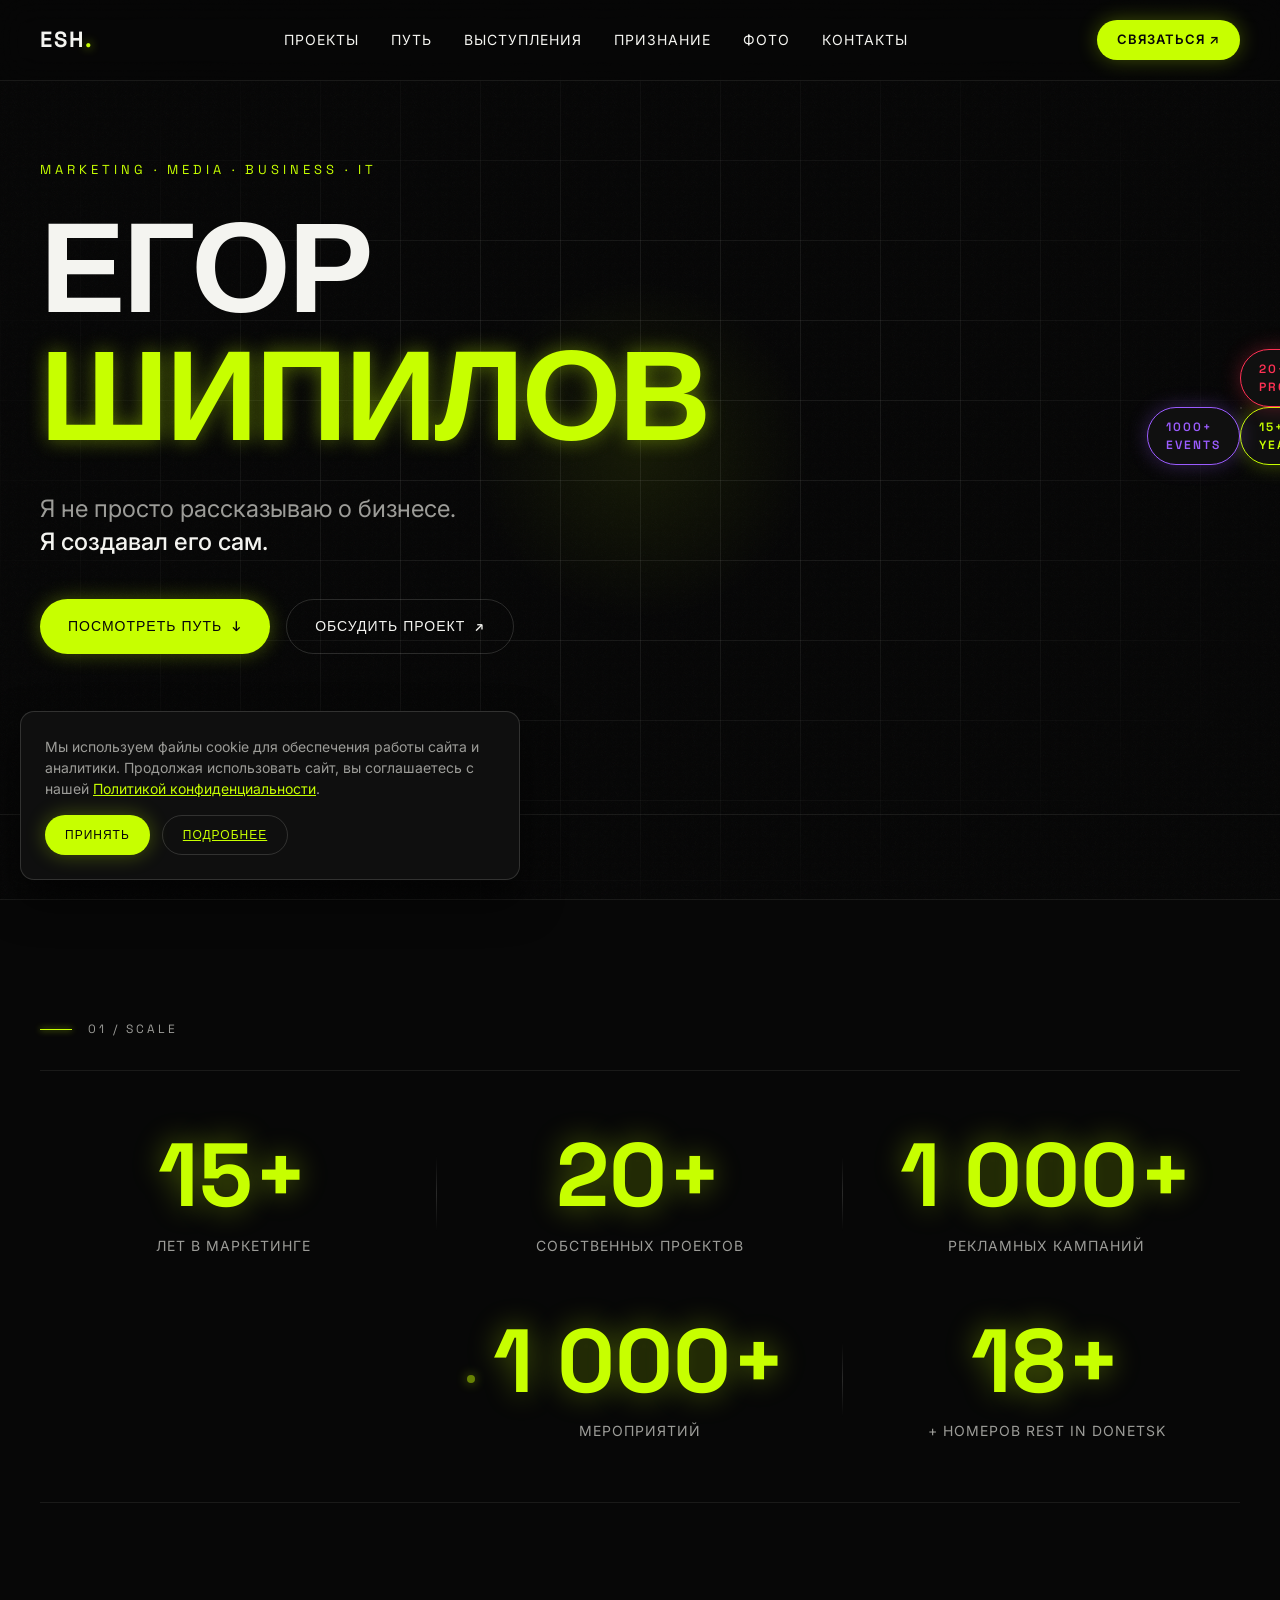
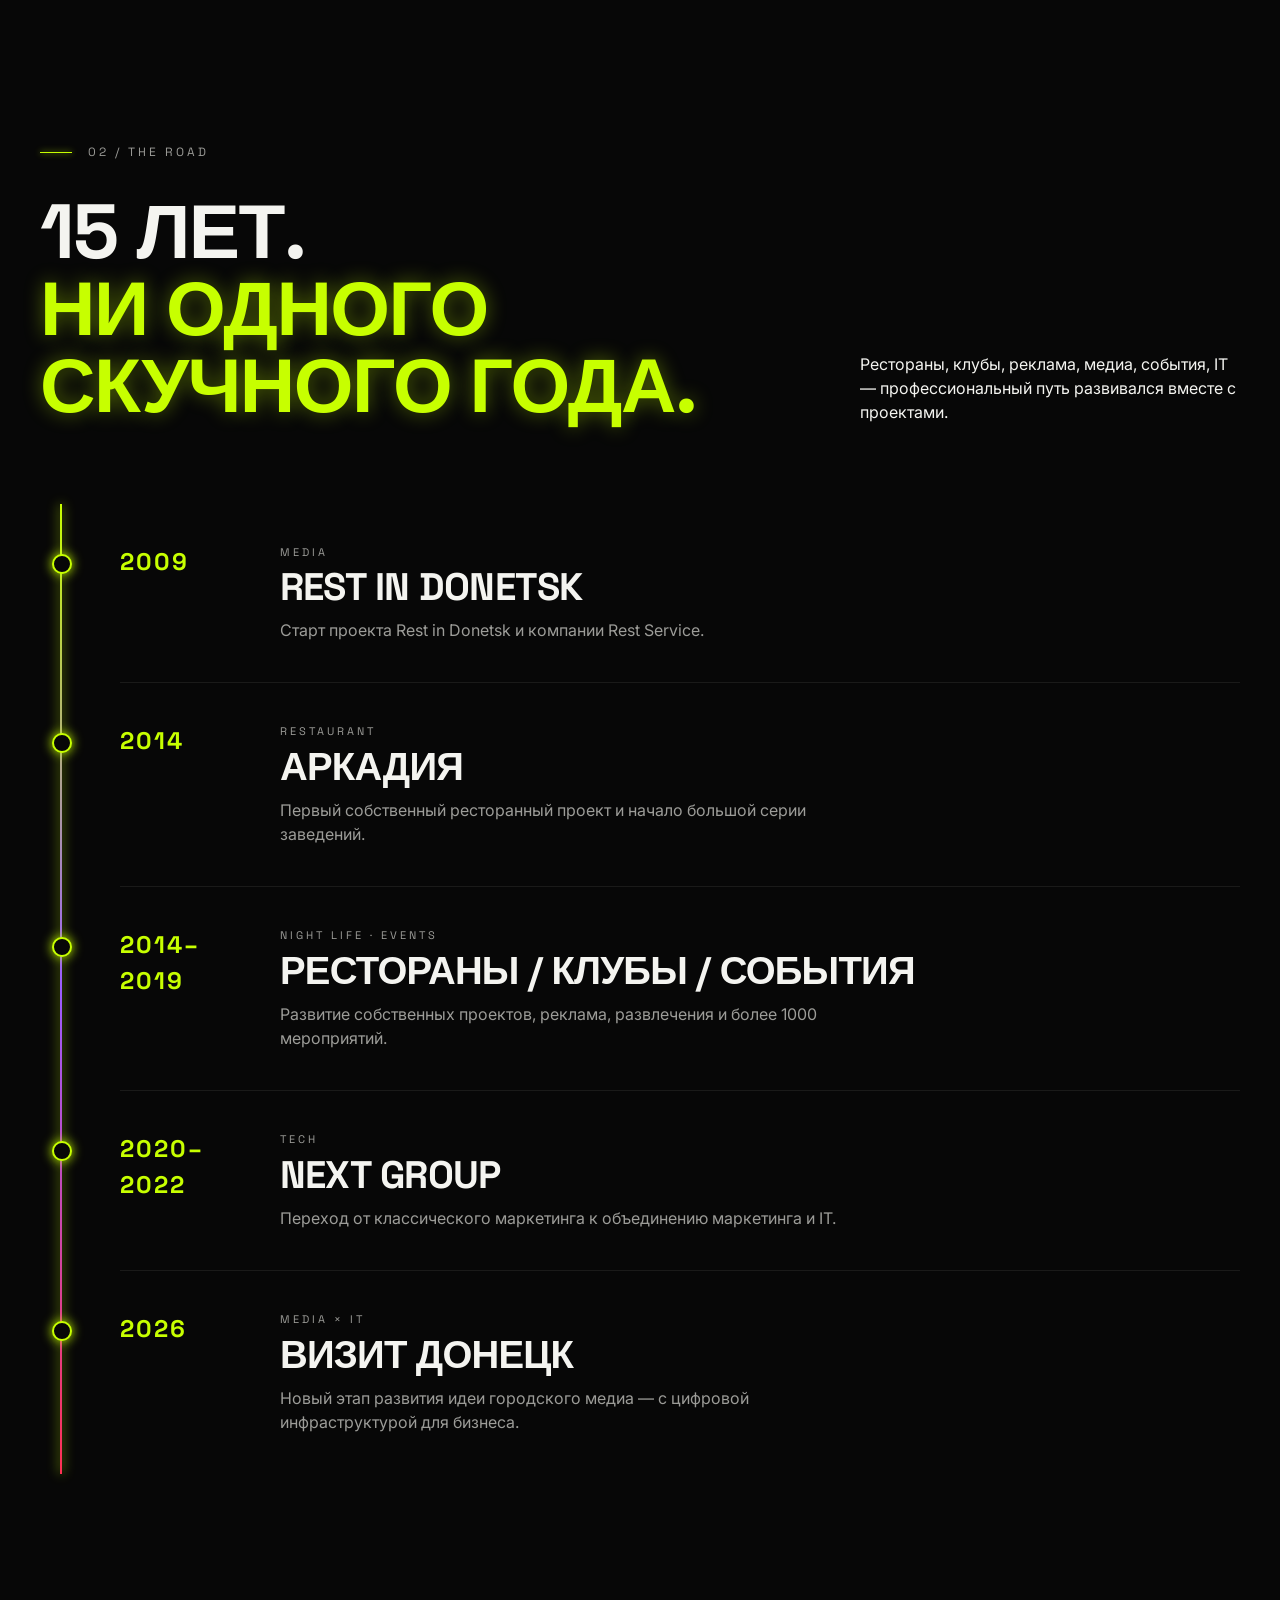
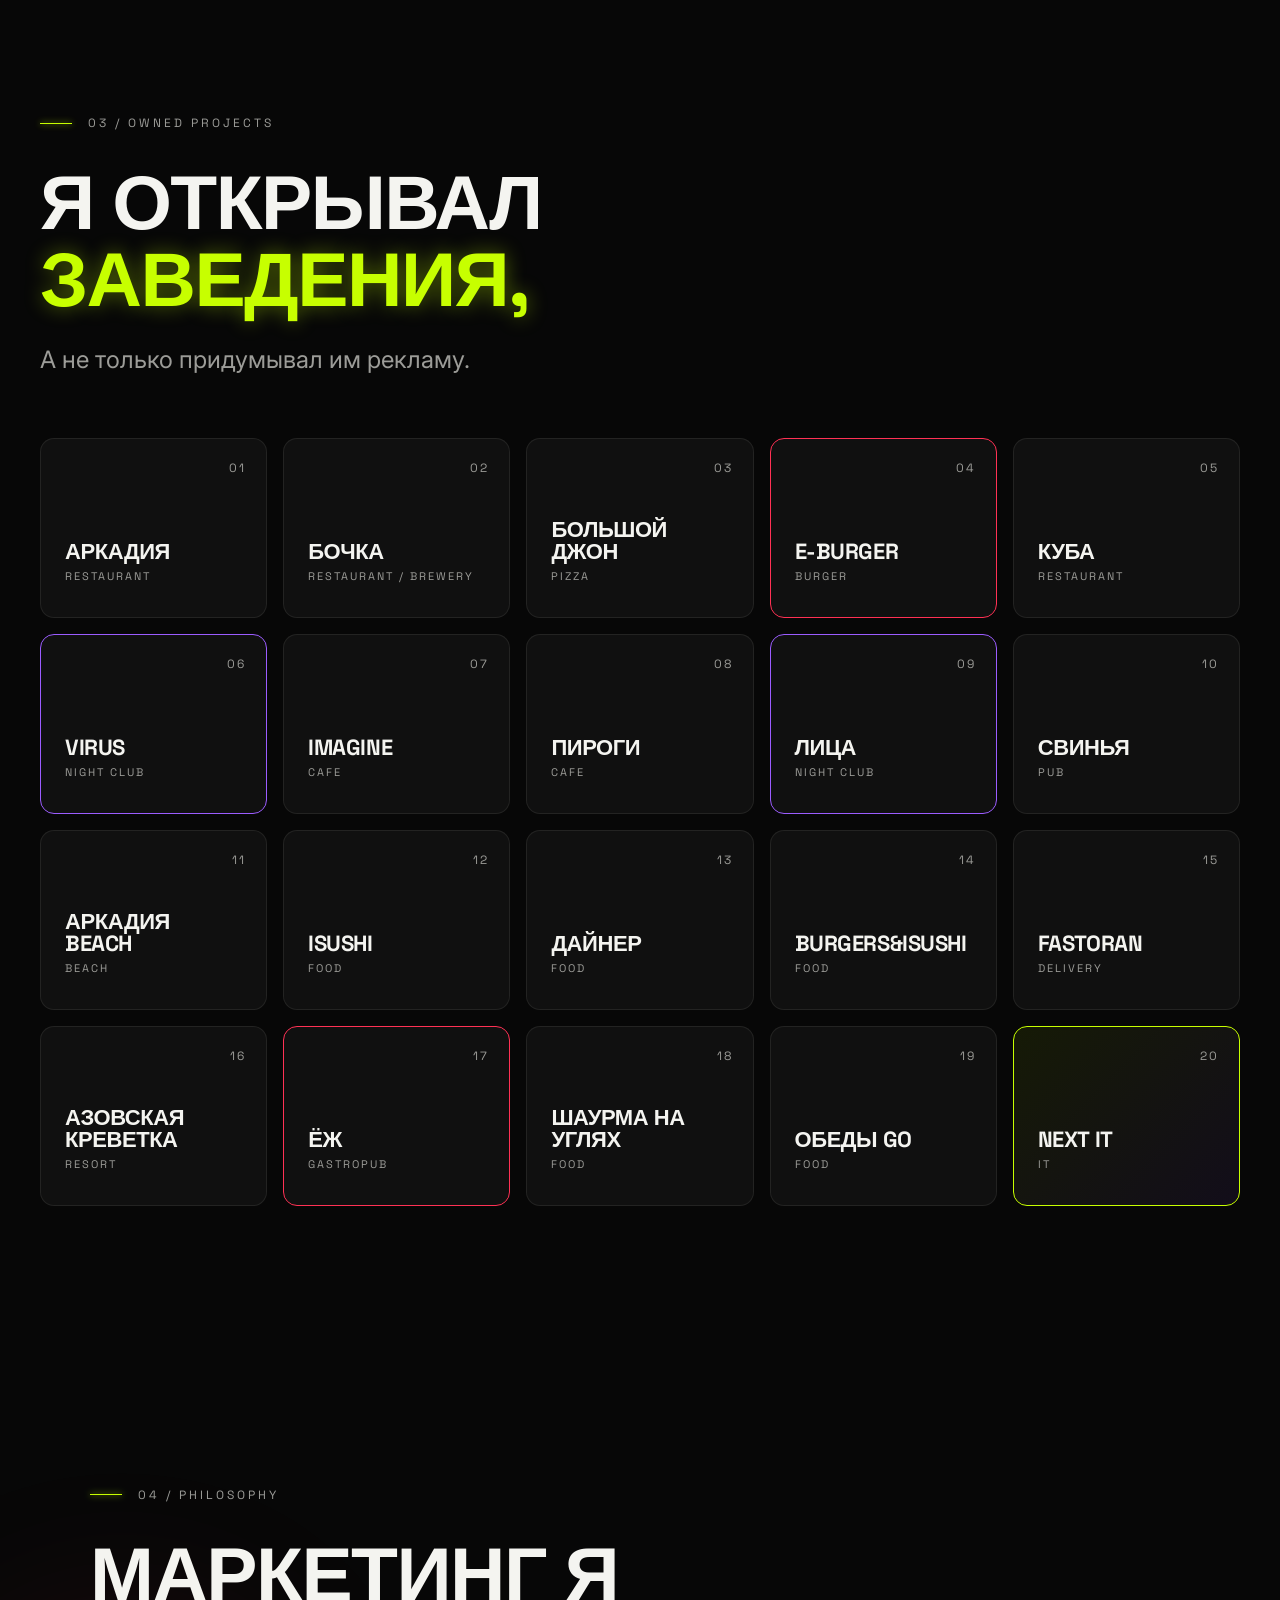
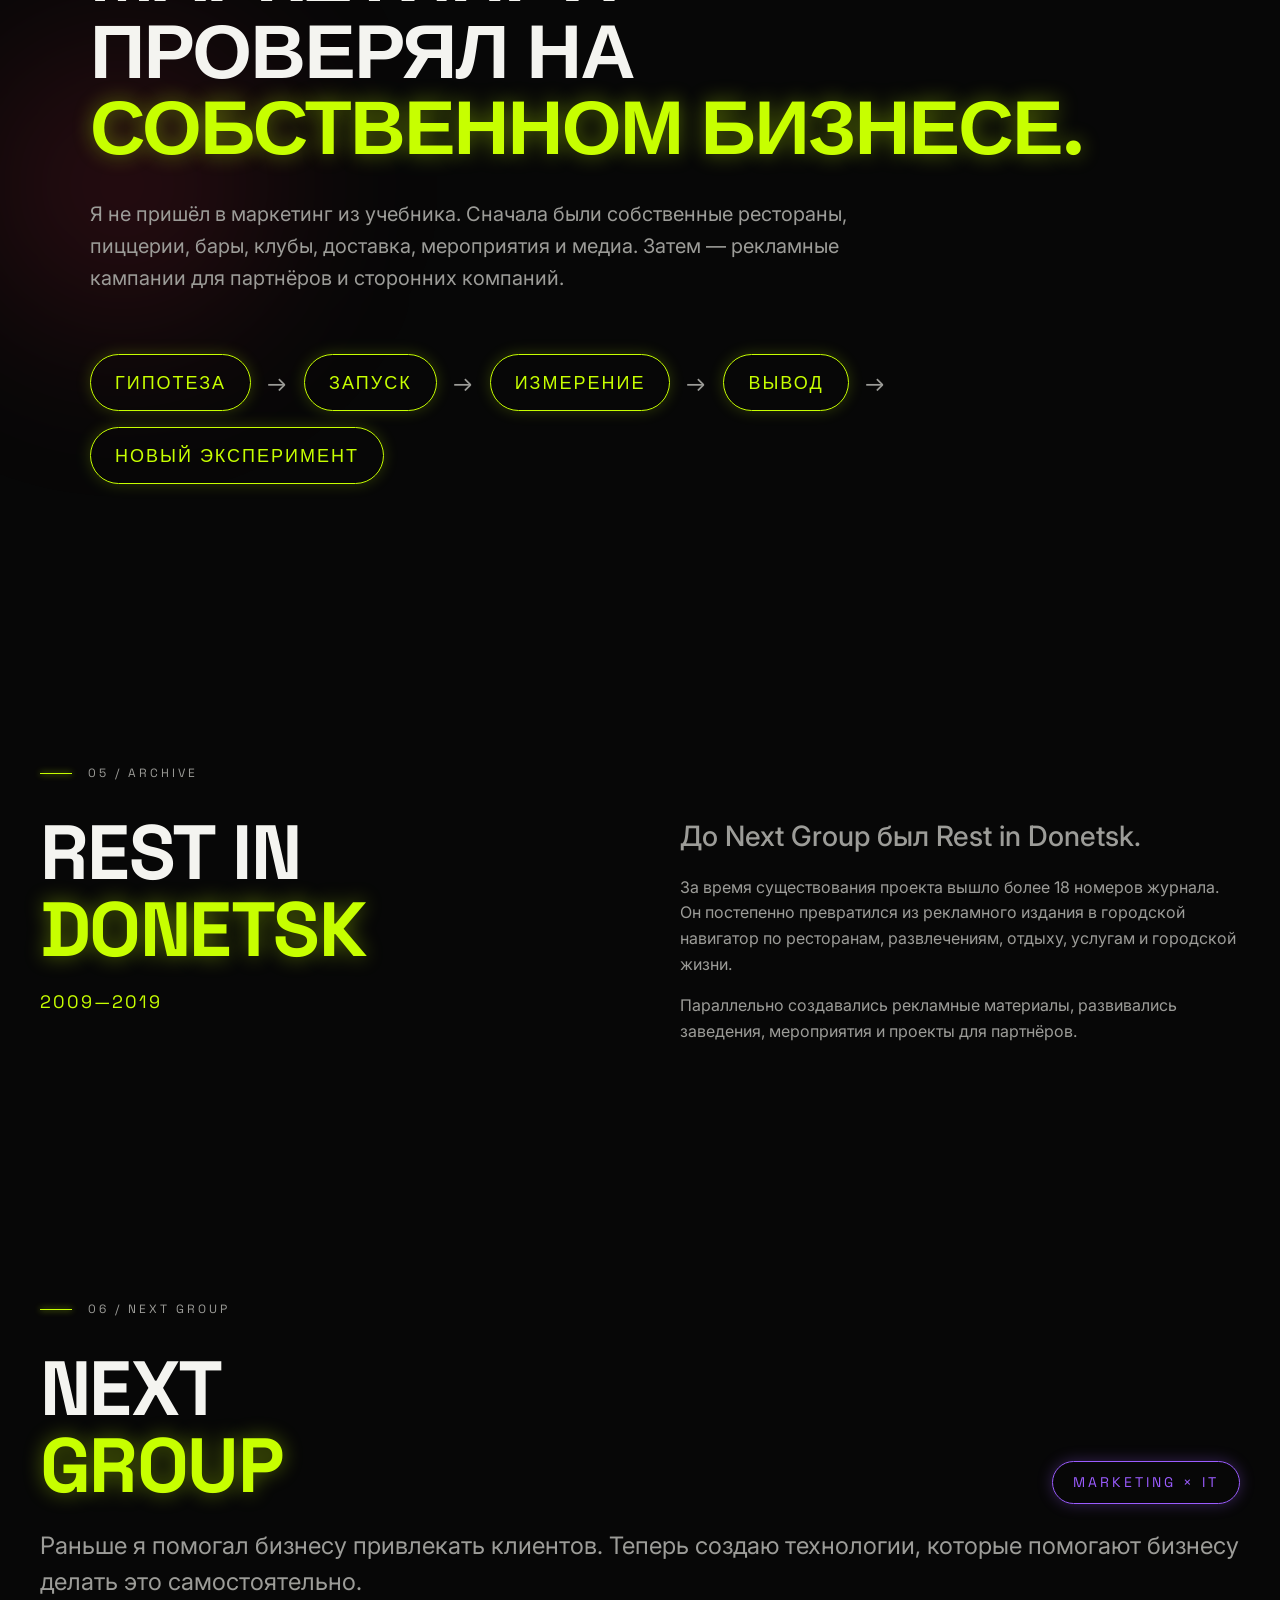
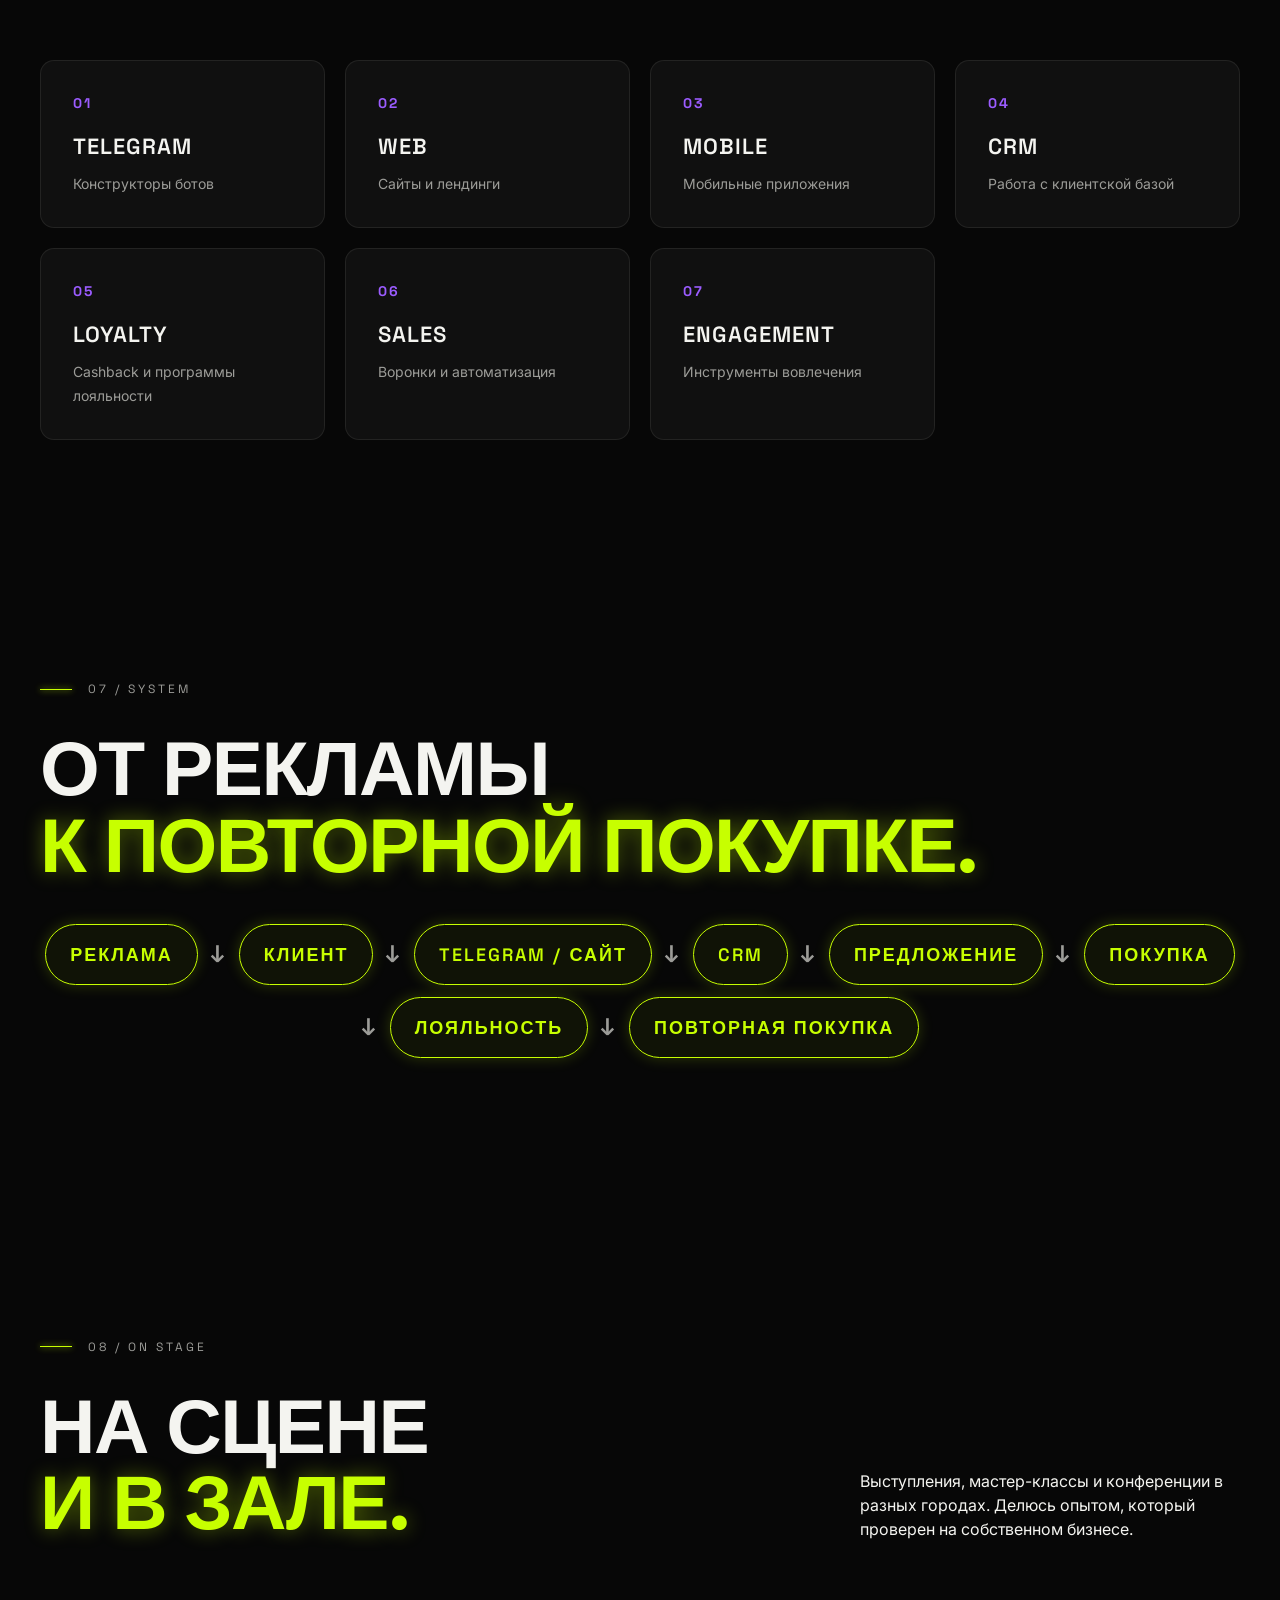
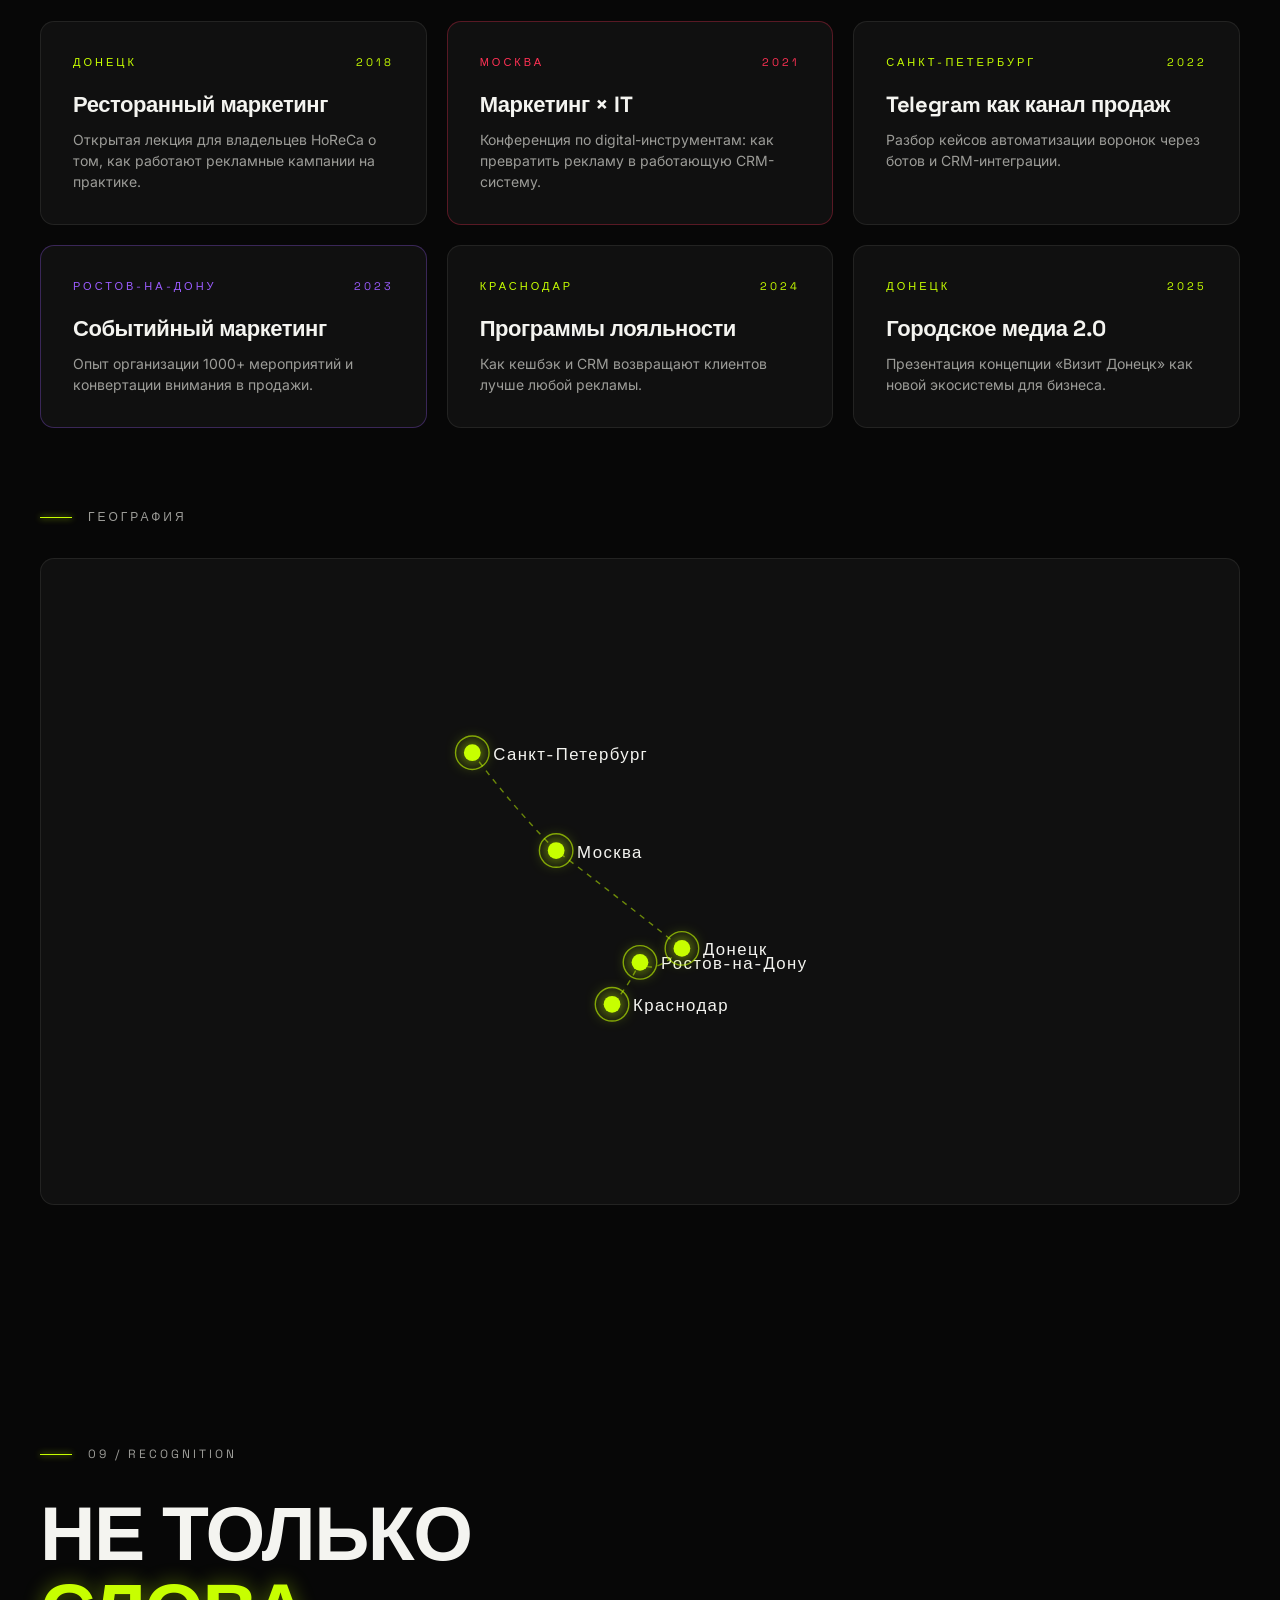
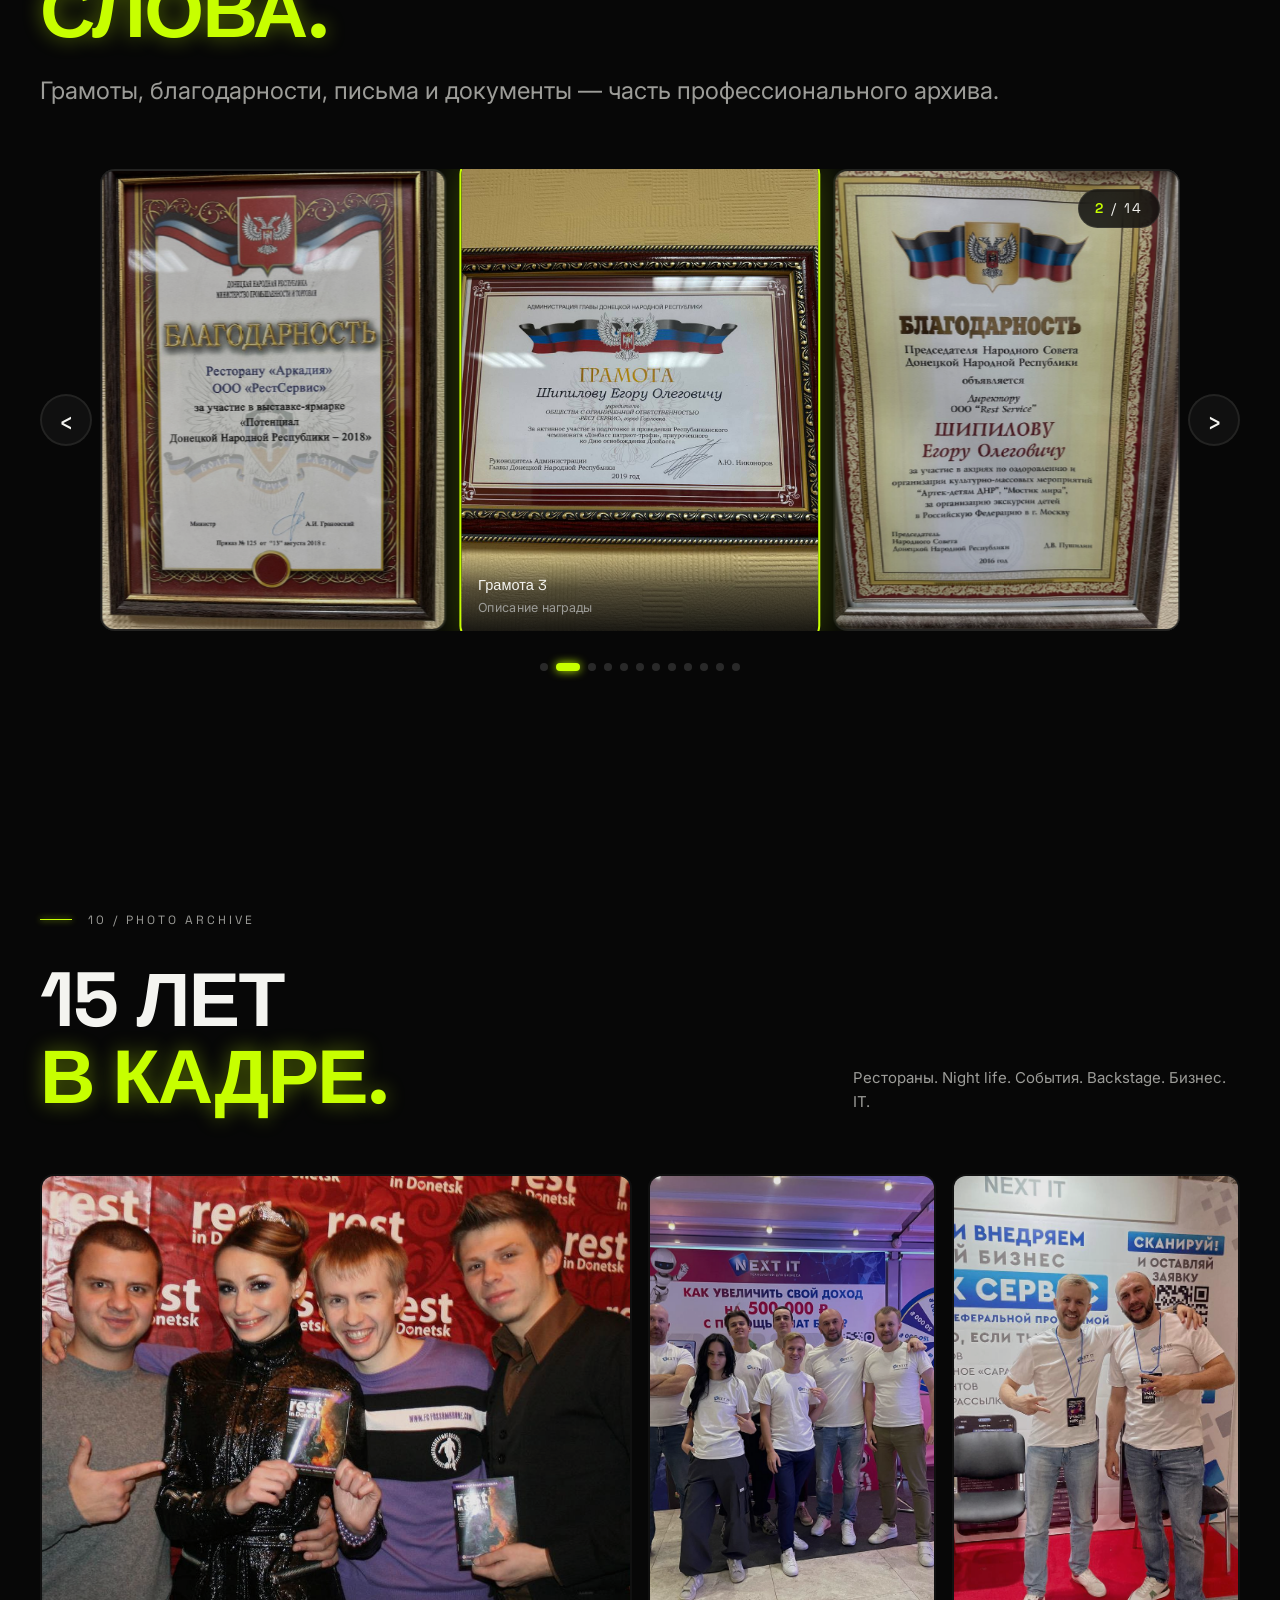
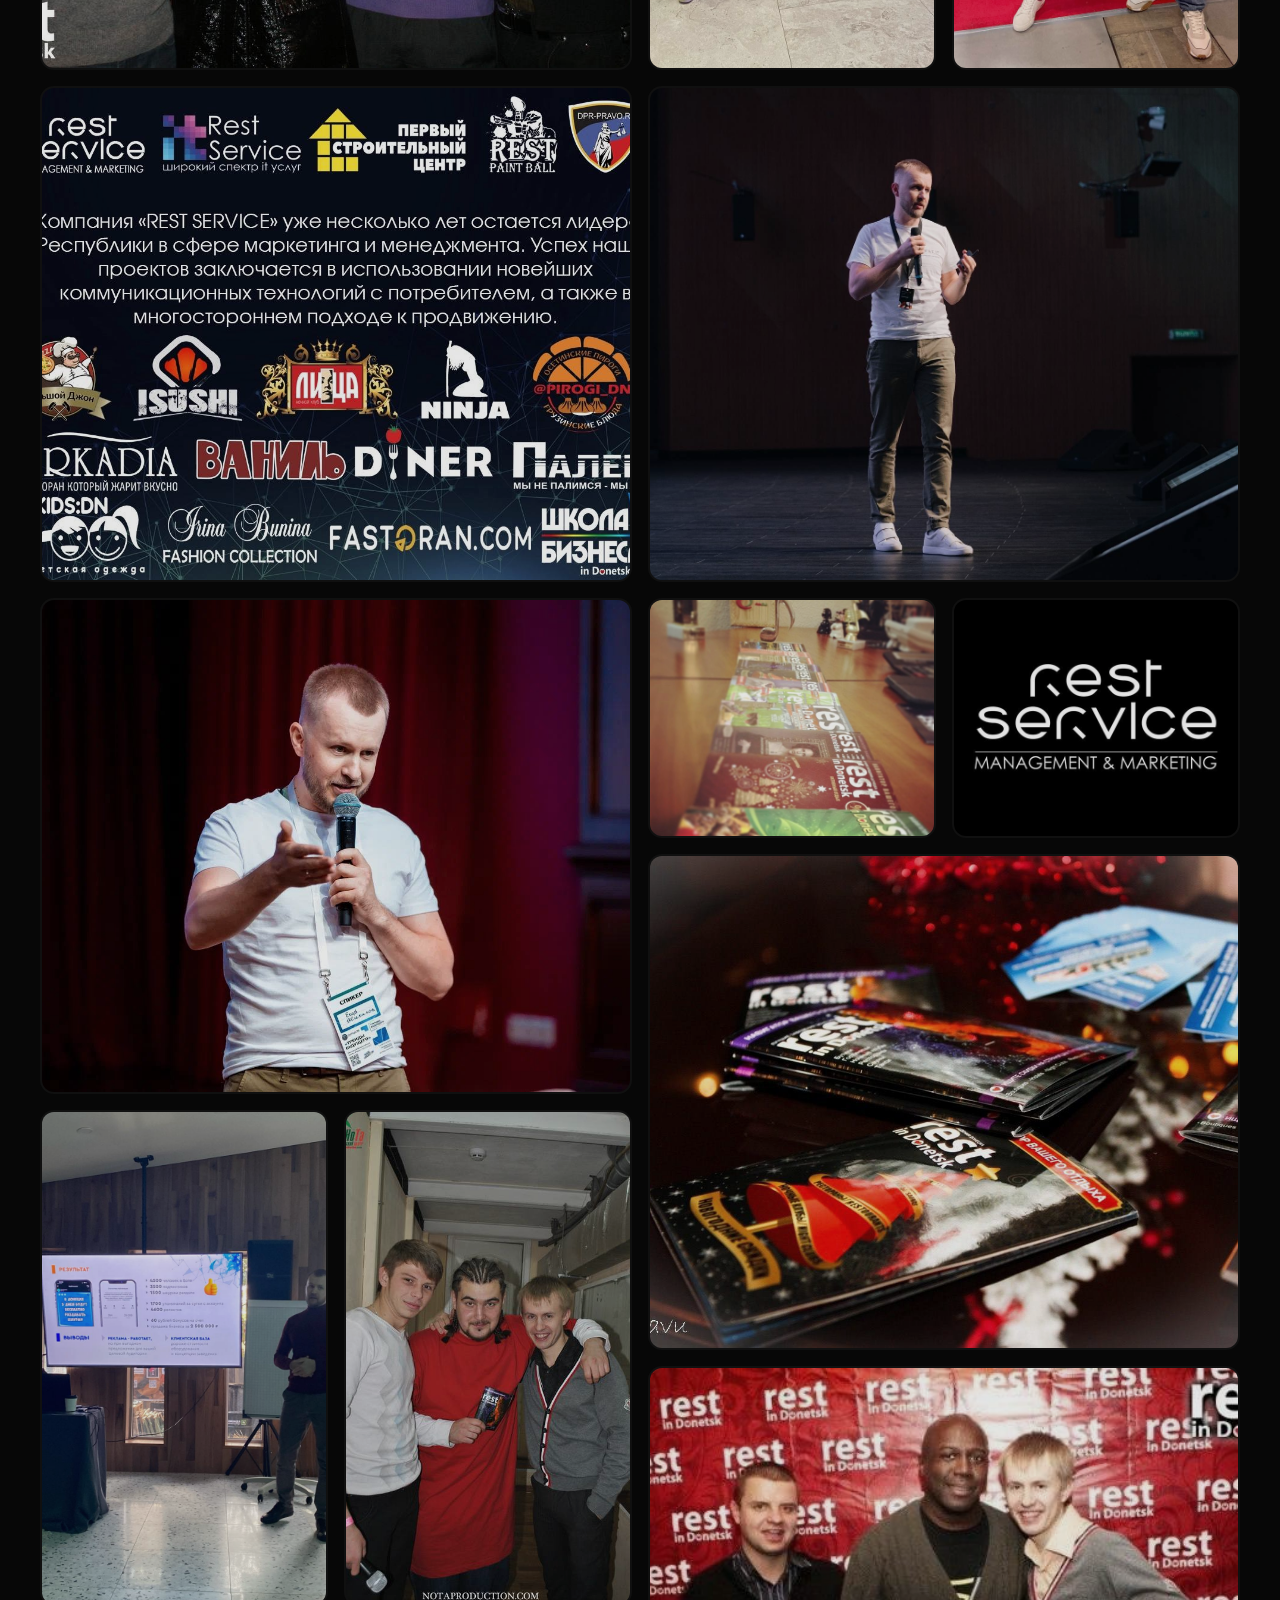
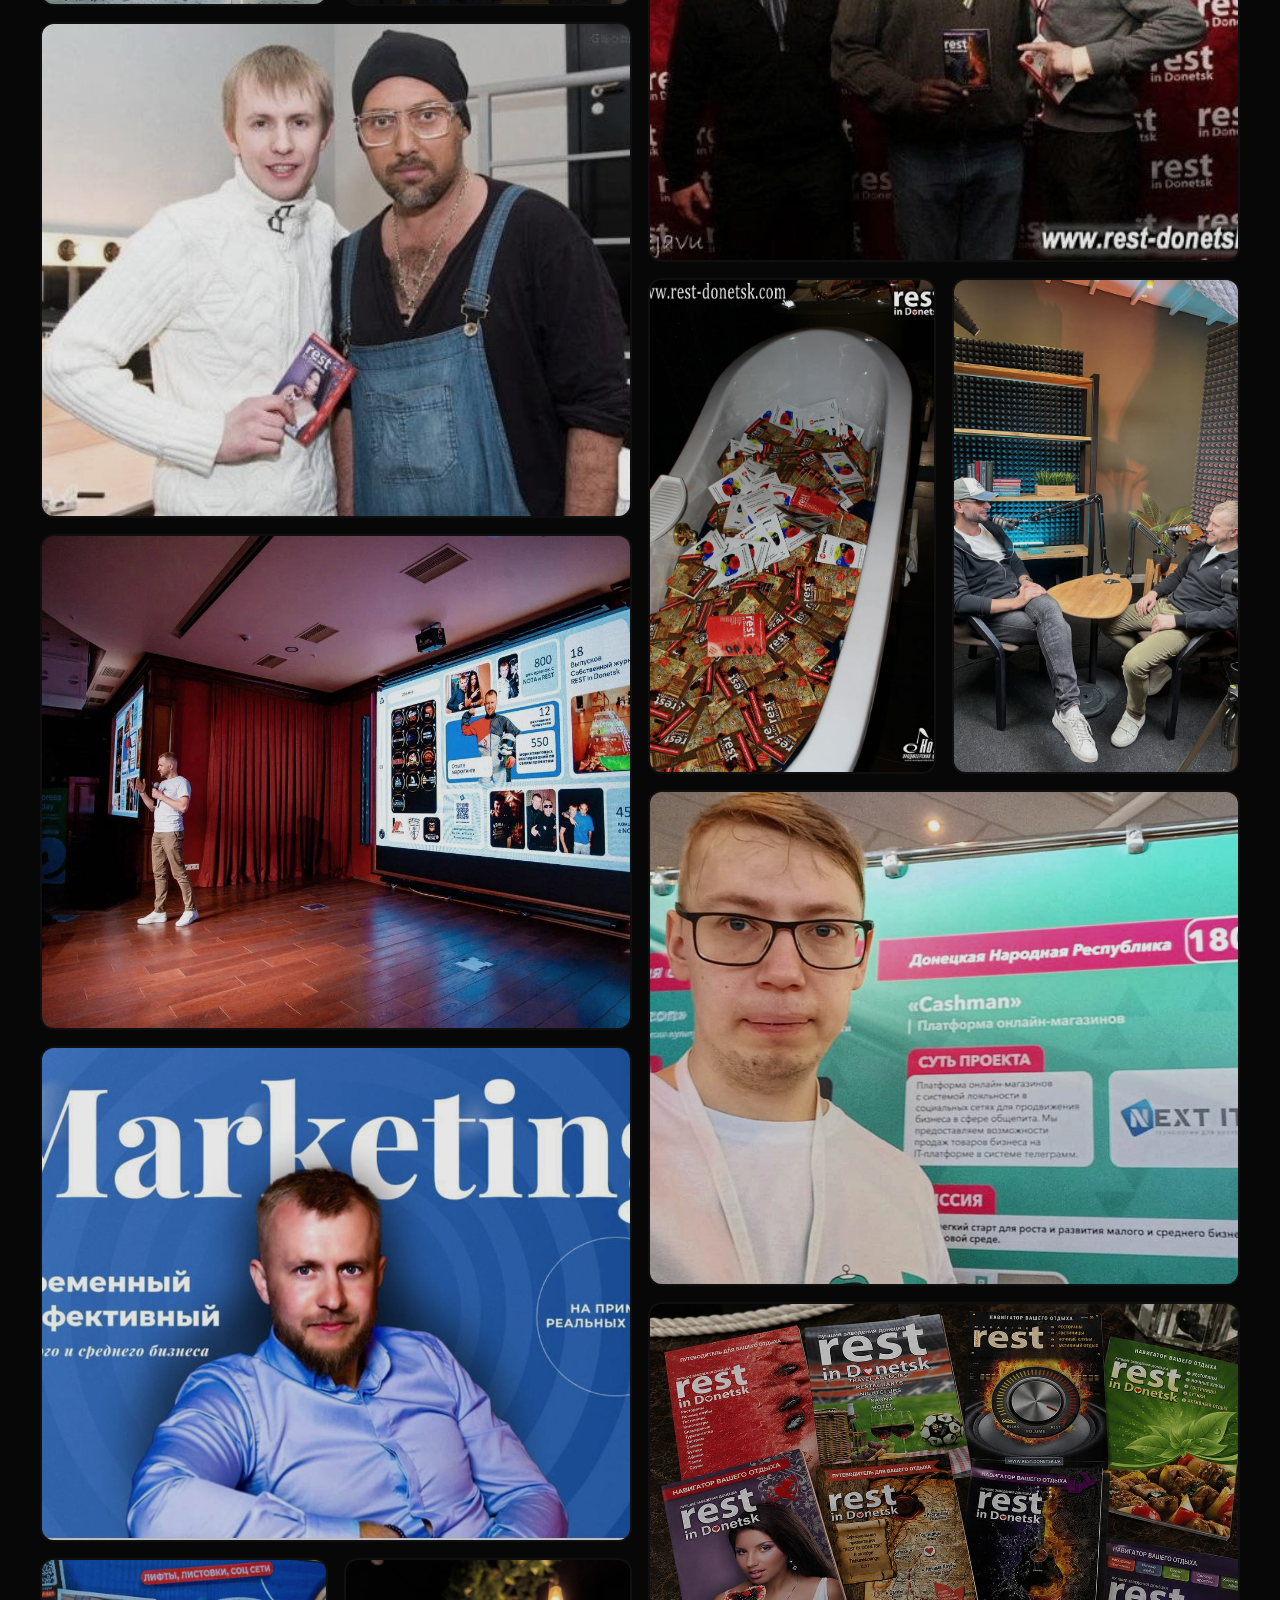
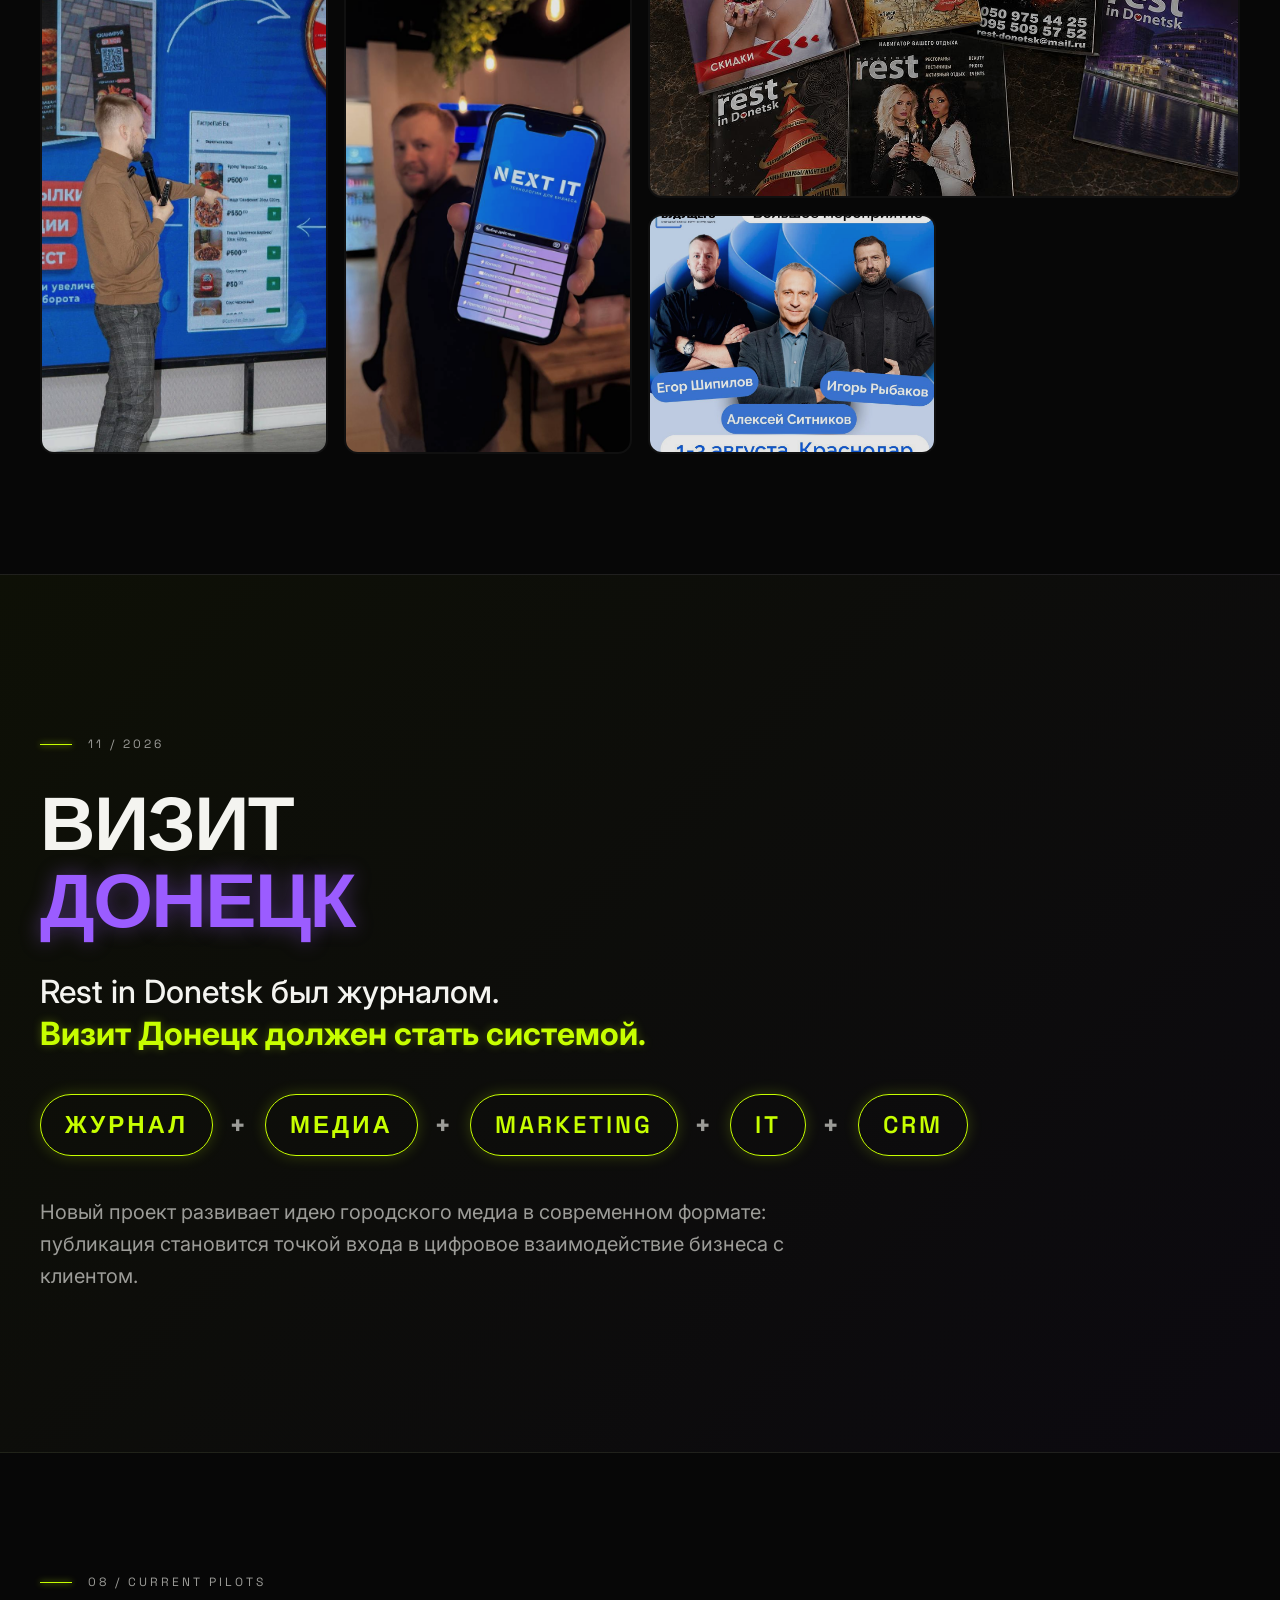
==== commit d1b1c6a2: "add sources" ====
--- a/index.html
+++ b/index.html
@@ -361,17 +361,17 @@
           <h2>ЕСТЬ<br><em>ИДЕЯ?</em></h2>
           <p>Давайте её запустим.</p>
           <div class="contact-links">
-            <a href="https://t.me/vkysnuu_marketing" target="_blank" rel="noopener" class="contact-item">
+            <a href="https://t.me/EgorShipilov" target="_blank" rel="noopener" class="contact-item">
               <span class="contact-label">Telegram</span>
-              <span class="contact-value">@vkysnuu_marketing ↗</span>
+              <span class="contact-value">@EgorShipilov ↗</span>
             </a>
-            <a href="mailto:hello@shipilov.ru" class="contact-item">
+            <a href="mailto:hello@шипилов-бизнес.рф" class="contact-item">
               <span class="contact-label">E-mail</span>
-              <span class="contact-value">hello@shipilov.ru ↗</span>
+              <span class="contact-value">hello@шипилов-бизнес.рф ↗</span>
             </a>
             <a href="tel:+79990000000" class="contact-item">
               <span class="contact-label">Телефон</span>
-              <span class="contact-value">+7 (999) 000-00-00 ↗</span>
+              <span class="contact-value">+7 (949) 316 95 64 ↗</span>
             </a>
           </div>
         </div>
@@ -457,7 +457,7 @@
     </div>
     <div class="footer-links">
       <a href="/policy">Политика обработки персональных данных</a>
-      <a href="https://t.me/vkysnuu_marketing" target="_blank" rel="noopener">Вкусный Маркетинг ↗</a>
+      <a href="https://t.me/EgorShipilov" target="_blank" rel="noopener">Вкусный Маркетинг ↗</a>
     </div>
     <small>© <span id="year"></span> Егор Шипилов. Все права защищены.</small>
   </footer>
